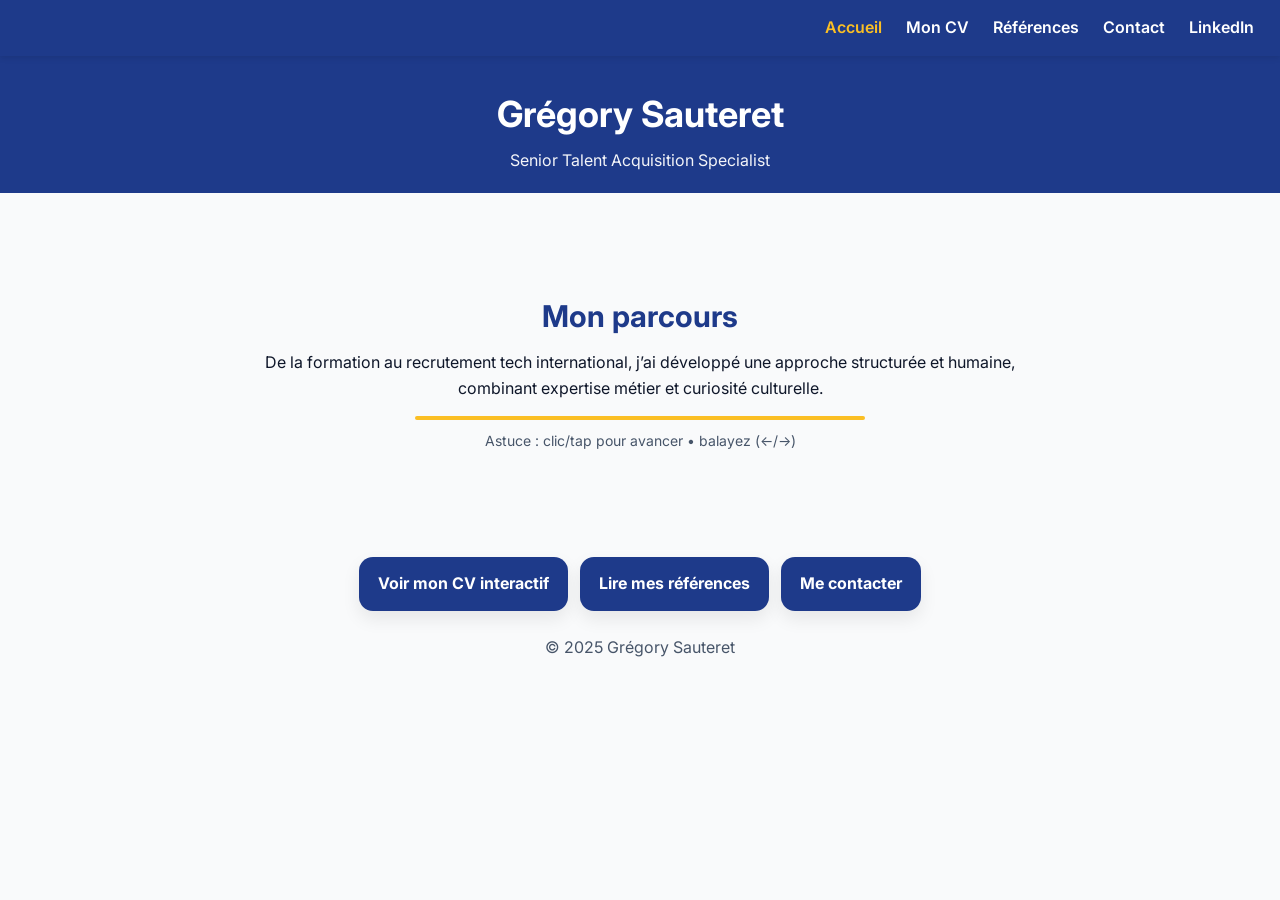
==== index.html @ 287b47a6 "Add files via upload" ====
<!doctype html>
<html lang="fr">
<head>
<meta charset="utf-8" />
<meta name="viewport" content="width=device-width, initial-scale=1" />
<title>Grégory Sauteret – Recruteur Tech Global</title>
<meta name="description" content="Recruteur tech global – sourcing international, process d'entretien, secteurs défense, cybersécurité, spatial, industrie 4.0." />
<link href="https://fonts.googleapis.com/css2?family=Inter:wght@400;600;700&display=swap" rel="stylesheet"/>

<style>
  :root{
    --bg:#f9fafb; --text:#0f172a; --muted:#475569;
    --brand:#1e3a8a; --accent:#fbbf24;
  }
  @media (prefers-color-scheme:dark){
    :root{--bg:#0b0c10;--text:#e8eaed;--muted:#a6adbb;--brand:#1e40af;--accent:#facc15;}
  }

  *{box-sizing:border-box}
  body{
    margin:0;
    font-family:'Inter',system-ui,-apple-system,Segoe UI,Roboto,Ubuntu,sans-serif;
    background:var(--bg);
    color:var(--text);
    line-height:1.6;
  }

  /* NAV */
  nav{
    position:fixed;top:0;left:0;right:0;z-index:1000;height:56px;background:var(--brand);
    display:flex;align-items:center;justify-content:flex-end;gap:20px;padding:0 24px;box-shadow:0 2px 6px rgba(0,0,0,.1)
  }
  nav a{
    color:#fff;text-decoration:none;font-weight:600;position:relative;overflow:hidden;
    padding:0 2px;transition:color .3s;
  }
  nav a::before{
    content:"";position:absolute;top:0;left:-100%;width:100%;height:100%;
    background:linear-gradient(120deg,transparent,rgba(251,191,36,.85),transparent);
    transition:all .6s ease;
  }
  nav a:hover{color:var(--accent)}
  nav a:hover::before{left:100%}
  nav a::after{
    content:"";position:absolute;left:0;bottom:-3px;width:0;height:2px;background:var(--accent);
    transition:width .3s;
  }
  nav a:hover::after{width:100%}
  nav a[aria-current="page"]{color:var(--accent)}
  nav a[aria-current="page"]::after{width:100%}

  /* HEADER */
  header{
    margin-top:56px;
    background:var(--brand);
    color:#fff;
    padding:30px 20px 20px;
    text-align:center;
  }
  header h1{margin:0;font-size:clamp(26px,4.6vw,36px);}
  header p{margin:4px 0 0;opacity:.95;}

  main{max-width:980px;margin:0 auto;padding:10px 20px 0;}

  /* CARROUSEL */
  .wrap{
    position:relative;
    min-height:38vh; /* bien plus compact */
    display:flex;
    justify-content:center;
    align-items:center;
    overflow:hidden;
    margin-top:0;
  }
  .slide{
    position:absolute;
    inset:0;
    display:flex;
    flex-direction:column;
    gap:6px;
    justify-content:center;
    align-items:center;
    text-align:center;
    opacity:0;
    transition:opacity .6s ease;
    padding:0 24px;
  }
  .slide.show{opacity:1}
  .slide h2{
    margin:0;
    color:var(--brand);
    font-size:clamp(22px,3.4vw,30px);
  }
  .slide p{
    margin:4px 0 4px;
    max-width:750px;
  }

  /* BARRE DE PROGRESSION */
  .progress{
    width:55%;
    max-width:450px;
    height:4px;
    background:#e5e7eb;
    border-radius:999px;
    overflow:hidden;
    margin-top:4px;
  }
  @media (prefers-color-scheme:dark){
    .progress{background:rgba(255,255,255,.18);}
  }
  .bar{height:100%;width:0;background:var(--accent);}

  /* ASTUCE */
  .hint{
    color:var(--muted);
    text-align:center;
    margin:6px 0 0;
    font-size:14px;
  }

  /* BOUTONS */
  .cta{
    display:flex;
    flex-wrap:wrap;
    gap:12px;
    justify-content:center;
    margin:12px 0 0; /* rapproché du texte */
  }
  .btn{
    display:inline-flex; align-items:center; justify-content:center;
    padding:13px 18px;
    border-radius:14px;
    font-weight:700;
    text-decoration:none;
    cursor:pointer;
    border:1px solid transparent;
    background:var(--brand);
    color:#fff;
    box-shadow:0 8px 18px rgba(0,0,0,.08);
    transition: transform .14s ease, color .18s ease, box-shadow .18s ease;
  }
  .btn:hover{
    transform:scale(1.1);
    color:var(--accent);
    box-shadow:0 12px 26px rgba(0,0,0,.14);
  }
  .btn:active{
    transform:scale(0.985);
    box-shadow:0 6px 16px rgba(0,0,0,.12);
  }

  footer{text-align:center;color:var(--muted);padding:24px 0;}
</style>
</head>

<body>
  <nav>
    <a href="index.html" aria-current="page">Accueil</a>
    <a href="cvinteractif.html">Mon CV</a>
    <a href="references.html">Références</a>
    <a href="contact.html">Contact</a>
    <a href="https://www.linkedin.com/in/gsauteret/" target="_blank" rel="noopener">LinkedIn</a>
  </nav>

  <header>
    <h1>Grégory Sauteret</h1>
    <p>Senior Talent Acquisition Specialist</p>
  </header>

  <main>
    <section id="carousel" class="wrap" aria-roledescription="carousel" aria-live="polite">
      <article class="slide show">
        <h2>Mon parcours</h2>
        <p>De la formation au recrutement tech international, j’ai développé une approche structurée et humaine, combinant expertise métier et curiosité culturelle.</p>
        <div class="progress" aria-hidden="true"><div class="bar" id="progressBar"></div></div>
        <p class="hint">Astuce : clic/tap pour avancer • balayez (←/→)</p>
      </article>

      <article class="slide">
        <h2>Ma vision</h2>
        <p>Recruter, c’est comprendre un besoin business, évaluer avec rigueur et construire une relation durable entre talents et entreprises.</p>
        <div class="progress" aria-hidden="true"><div class="bar"></div></div>
        <p class="hint">Astuce : clic/tap pour avancer • balayez (←/→)</p>
      </article>

      <article class="slide">
        <h2>Et demain</h2>
        <p>Contribuer à des projets à fort impact dans la défense, la cybersécurité, le spatial et l’industrie 4.0 — avec exigence et passion.</p>
        <div class="progress" aria-hidden="true"><div class="bar"></div></div>
        <p class="hint">Astuce : clic/tap pour avancer • balayez (←/→)</p>
      </article>
    </section>

    <div class="cta">
      <a class="btn" href="cvinteractif.html">Voir mon CV interactif</a>
      <a class="btn" href="references.html">Lire mes références</a>
      <a class="btn" href="contact.html">Me contacter</a>
    </div>
  </main>

  <footer>© 2025 Grégory Sauteret</footer>

  <script>
    const slides = [...document.querySelectorAll('.slide')];
    let i = 0, t = null;
    const bars = document.querySelectorAll('.bar');
    function show(n){
      i=(n+slides.length)%slides.length;
      slides.forEach((el,k)=>el.classList.toggle('show',k===i));
    }
    function start(ms=6000){
      bars.forEach(bar=>{
        bar.style.transition='none';
        bar.style.width='0%';
        void bar.offsetWidth;
        bar.style.transition=`width ${ms}ms linear`;
        bar.style.width='100%';
      });
    }
    function play(ms=6000){
      clearTimeout(t);
      start(ms);
      t=setTimeout(()=>{ show(i+1); play(); },ms);
    }
    document.getElementById('carousel').addEventListener('click',()=>{ show(i+1); play(); });
    show(0); play(6000);
  </script>

  <!-- Vibration haptique -->
  <script>
    (function(){
      if(!("vibrate" in navigator)) return;
      const buttons = document.querySelectorAll(".btn");
      const buzzHover = () => navigator.vibrate(18);
      const buzzClick = () => navigator.vibrate(10);
      buttons.forEach(btn=>{
        btn.addEventListener("mouseenter",buzzHover,{passive:true});
        btn.addEventListener("click",buzzClick,{passive:true});
      });
    })();
  </script>
</body>
</html>
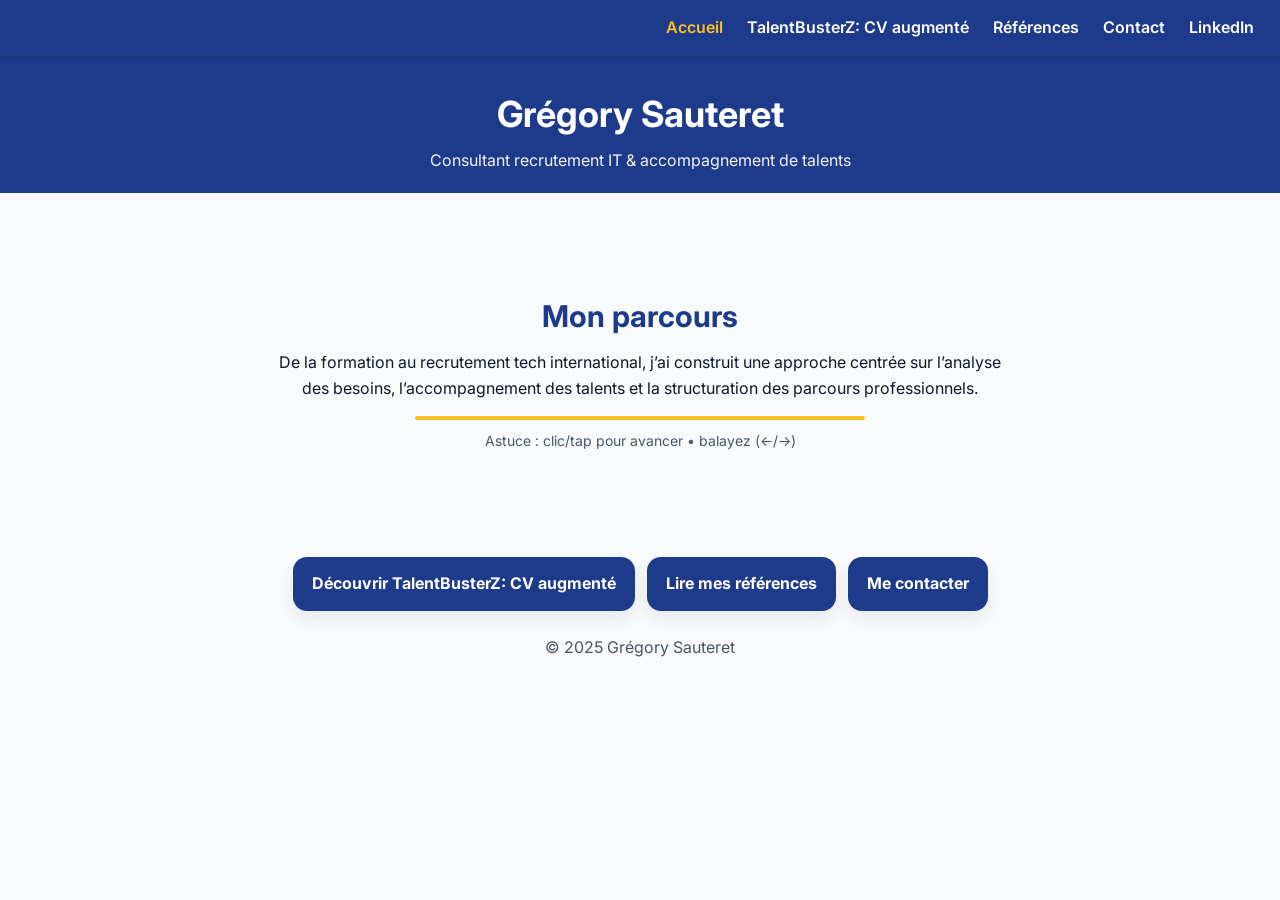
==== commit e17bfb0f: "Add files via upload" ====
--- a/index.html
+++ b/index.html
@@ -157,7 +157,7 @@
 <body>
   <nav>
     <a href="index.html" aria-current="page">Accueil</a>
-    <a href="cvinteractif.html">Mon CV</a>
+    <a href="talentbusterz.html">TalentBusterZ: CV augmenté</a>
     <a href="references.html">Références</a>
     <a href="contact.html">Contact</a>
     <a href="https://www.linkedin.com/in/gsauteret/" target="_blank" rel="noopener">LinkedIn</a>
@@ -165,35 +165,35 @@
 
   <header>
     <h1>Grégory Sauteret</h1>
-    <p>Senior Talent Acquisition Specialist</p>
+    <p>Consultant recrutement IT & accompagnement de talents</p>
   </header>
 
   <main>
     <section id="carousel" class="wrap" aria-roledescription="carousel" aria-live="polite">
       <article class="slide show">
         <h2>Mon parcours</h2>
-        <p>De la formation au recrutement tech international, j’ai développé une approche structurée et humaine, combinant expertise métier et curiosité culturelle.</p>
+        <p>De la formation au recrutement tech international, j’ai construit une approche centrée sur l’analyse des besoins, l’accompagnement des talents et la structuration des parcours professionnels.</p>
         <div class="progress" aria-hidden="true"><div class="bar" id="progressBar"></div></div>
         <p class="hint">Astuce : clic/tap pour avancer • balayez (←/→)</p>
       </article>
 
       <article class="slide">
         <h2>Ma vision</h2>
-        <p>Recruter, c’est comprendre un besoin business, évaluer avec rigueur et construire une relation durable entre talents et entreprises.</p>
+        <p>TalentBusterZ prolonge cette vision : analyser une offre, relier les attentes à des preuves réelles, puis adapter la lecture d’un parcours sans inventer ni masquer les écarts.</p>
         <div class="progress" aria-hidden="true"><div class="bar"></div></div>
         <p class="hint">Astuce : clic/tap pour avancer • balayez (←/→)</p>
       </article>
 
       <article class="slide">
         <h2>Et demain</h2>
-        <p>Contribuer à des projets à fort impact dans la défense, la cybersécurité, le spatial et l’industrie 4.0 — avec exigence et passion.</p>
+        <p>Contribuer à des projets où recrutement, accompagnement, outils digitaux et pédagogie se rejoignent pour aider les talents et les organisations à mieux se comprendre.</p>
         <div class="progress" aria-hidden="true"><div class="bar"></div></div>
         <p class="hint">Astuce : clic/tap pour avancer • balayez (←/→)</p>
       </article>
     </section>
 
     <div class="cta">
-      <a class="btn" href="cvinteractif.html">Voir mon CV interactif</a>
+      <a class="btn" href="talentbusterz.html">Découvrir TalentBusterZ: CV augmenté</a>
       <a class="btn" href="references.html">Lire mes références</a>
       <a class="btn" href="contact.html">Me contacter</a>
     </div>
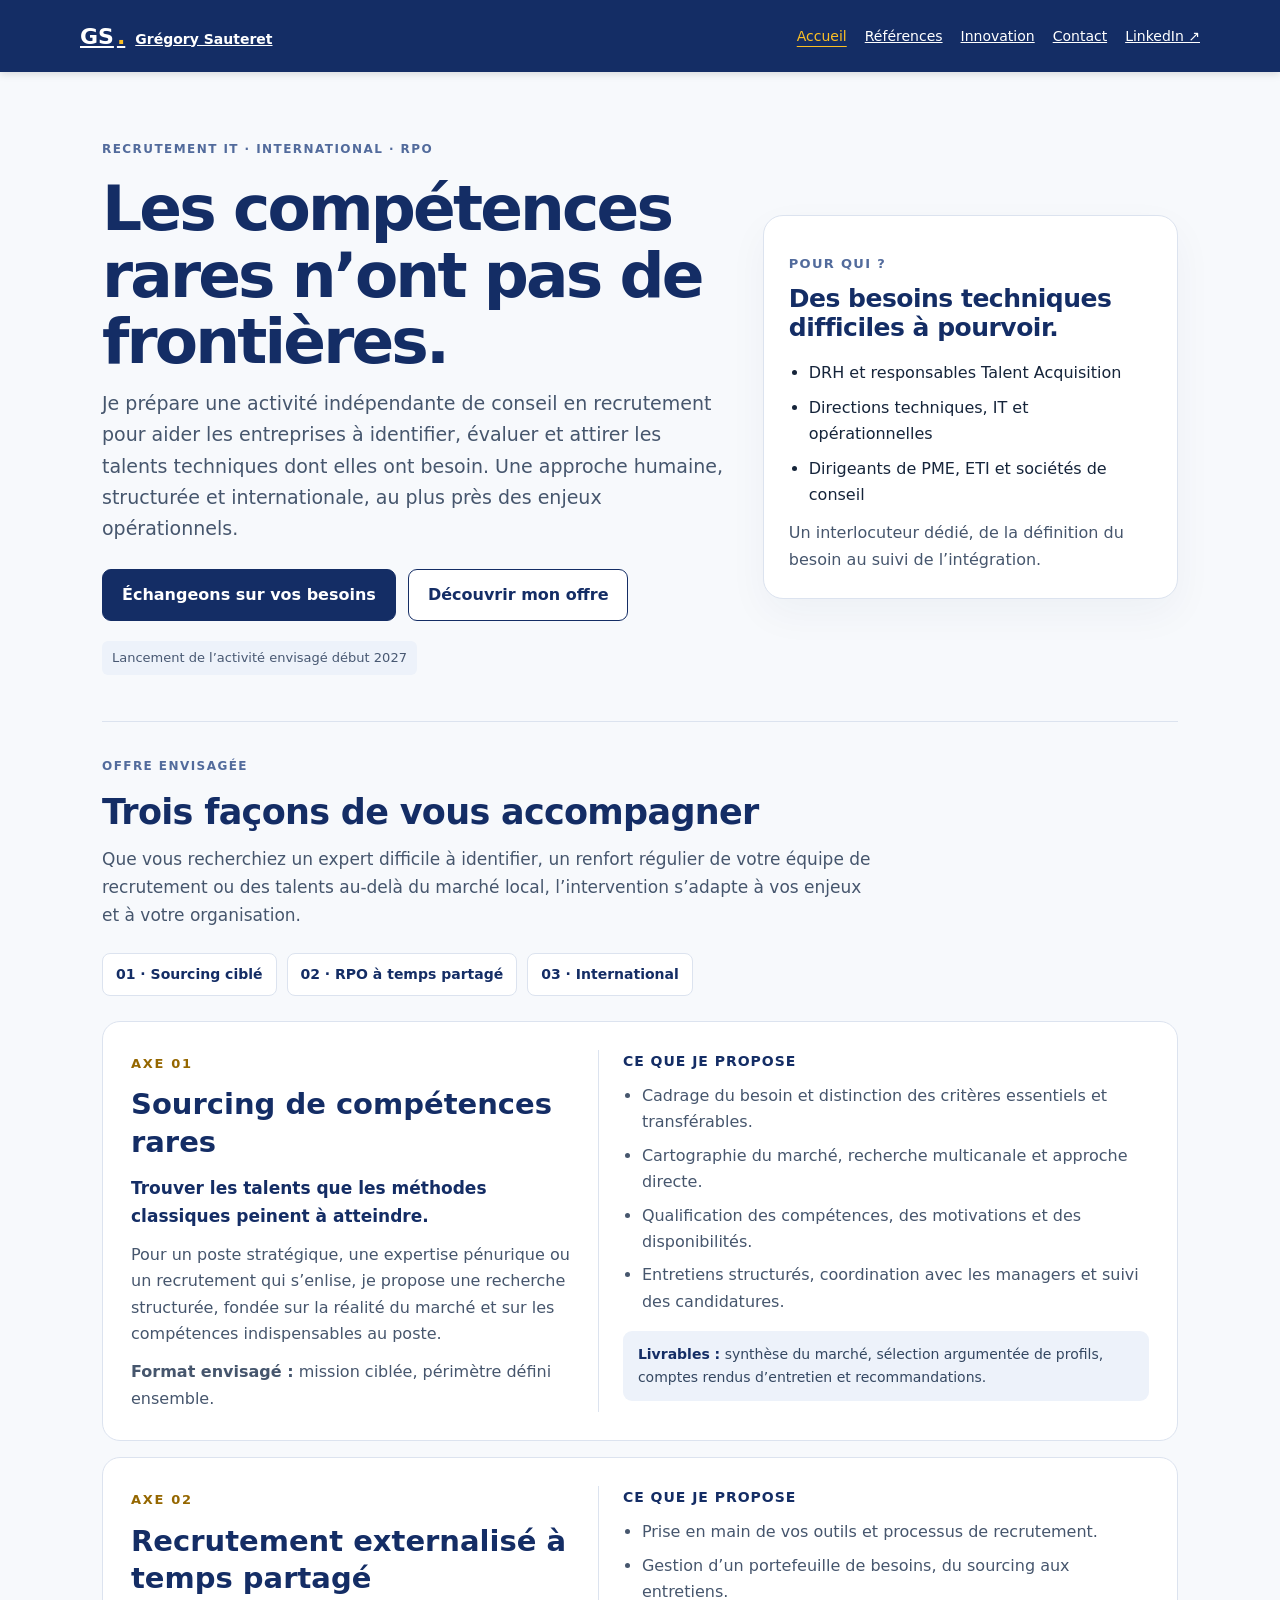
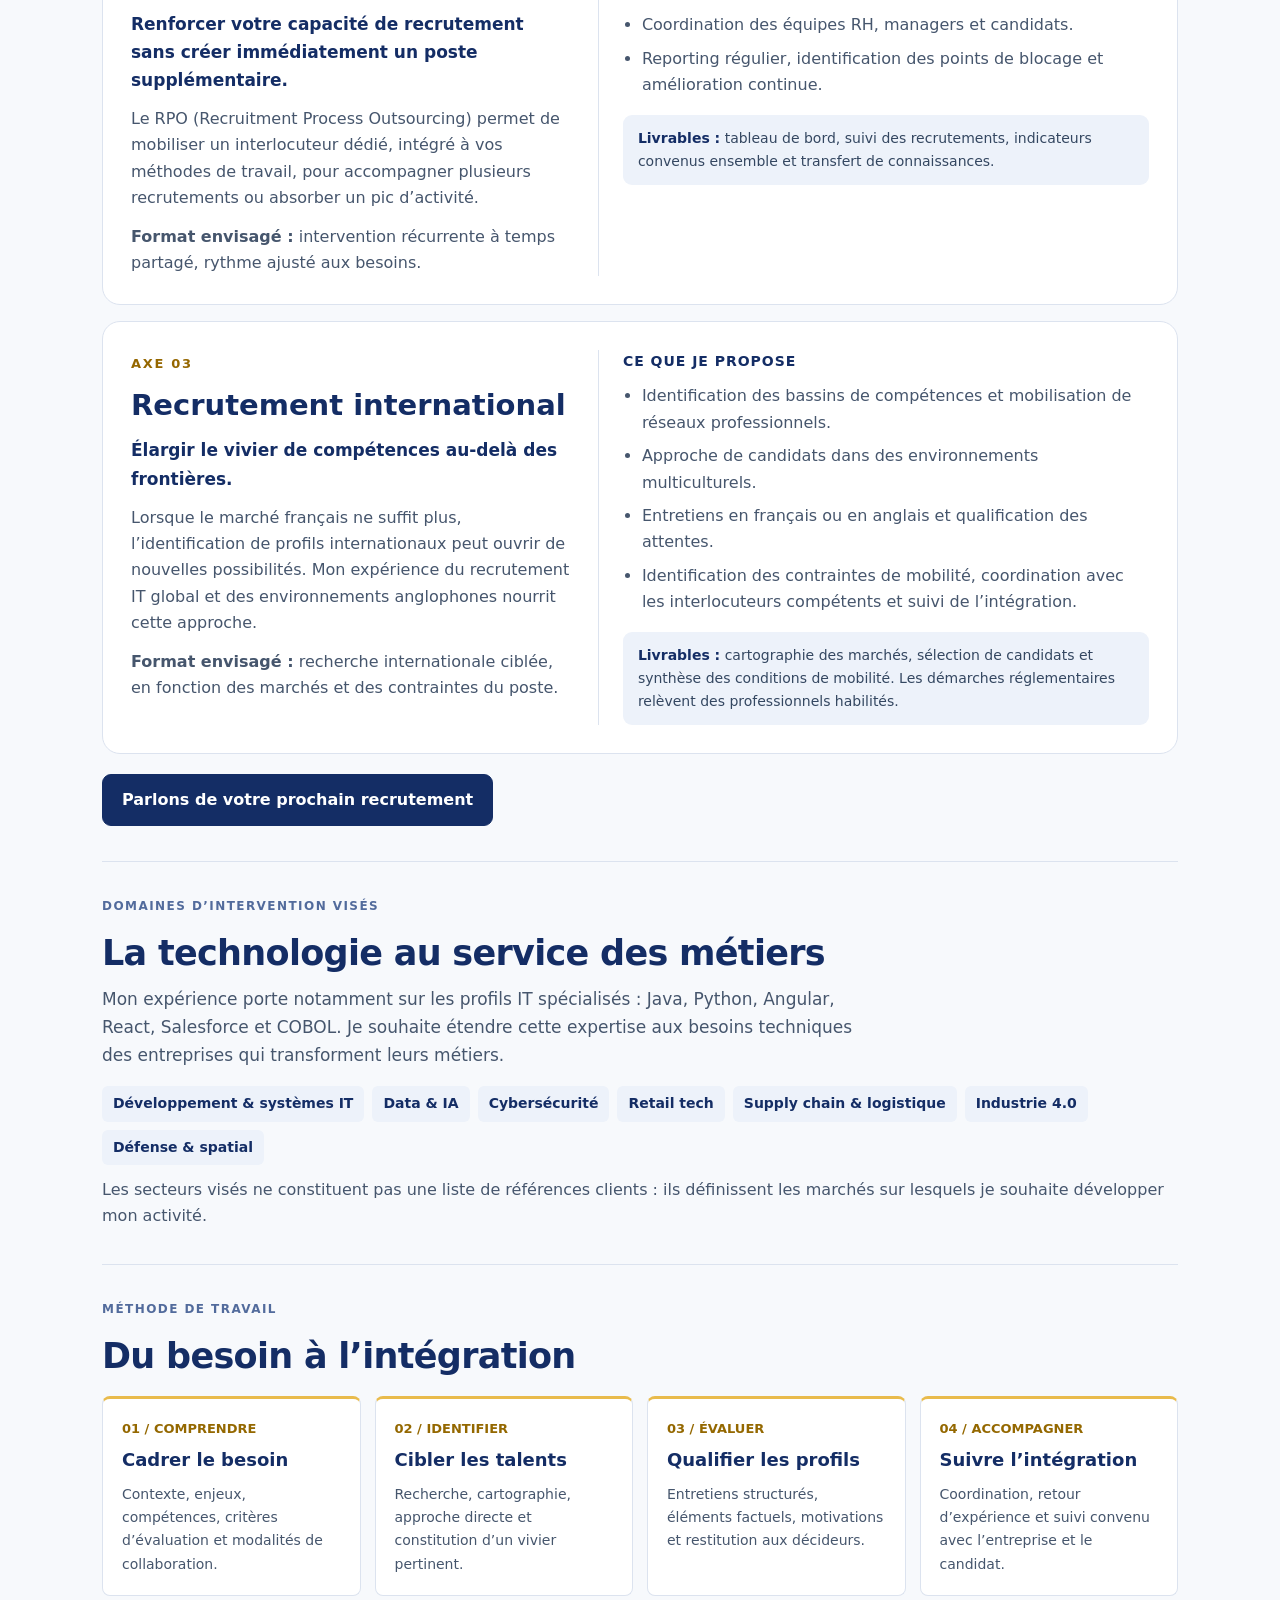
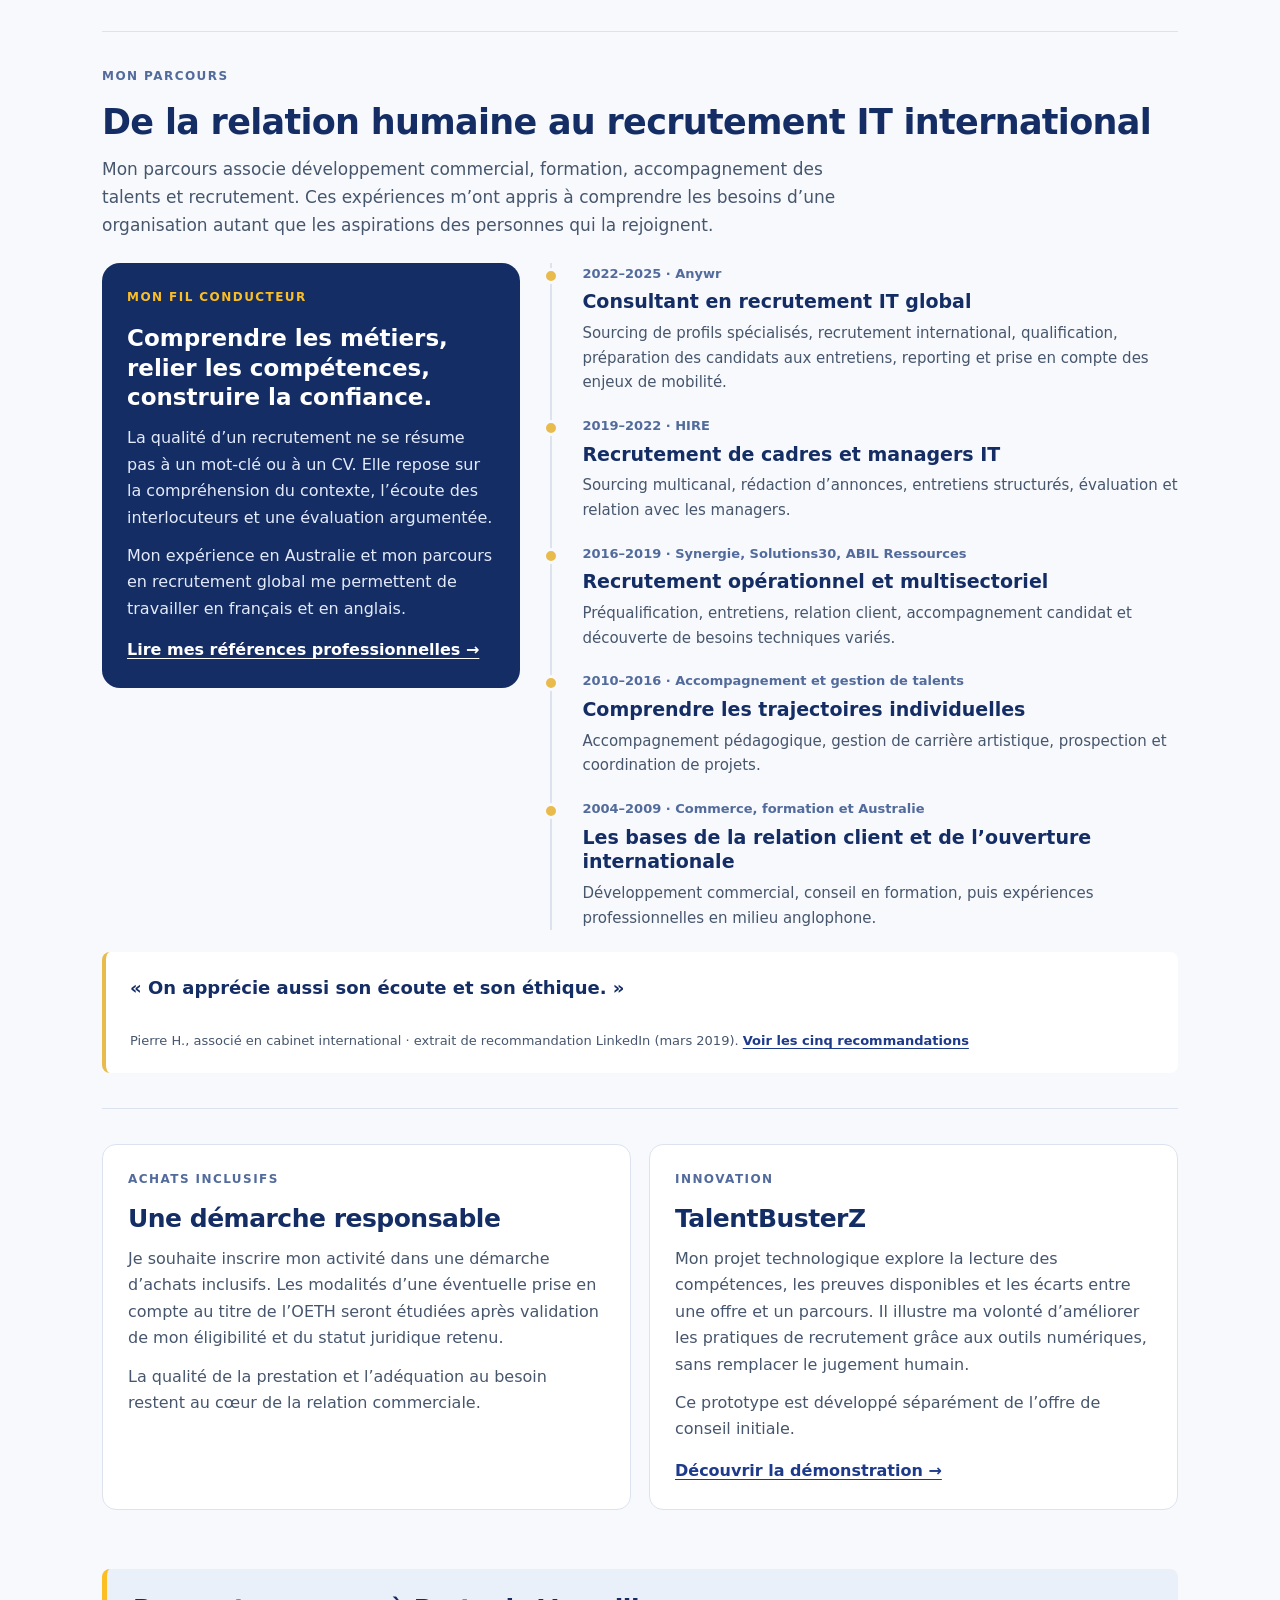
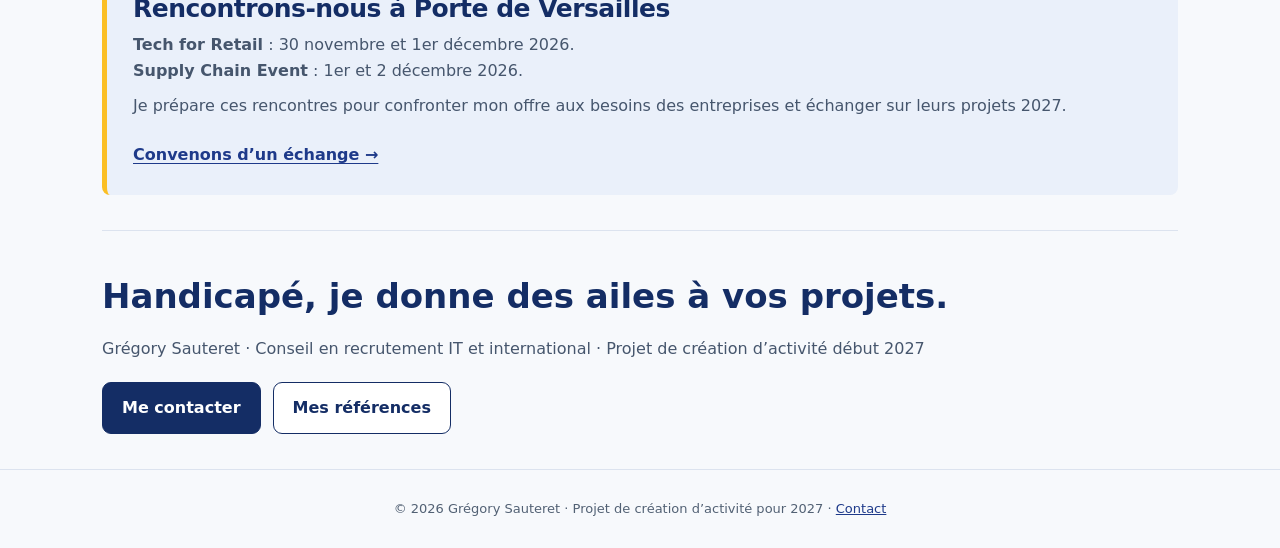
==== commit fca94db0: "Add files via upload" ====
--- a/index.html
+++ b/index.html
@@ -1,244 +1,19 @@
-<!doctype html>
-<html lang="fr">
-<head>
-<meta charset="utf-8" />
-<meta name="viewport" content="width=device-width, initial-scale=1" />
-<title>Grégory Sauteret – Recruteur Tech Global</title>
-<meta name="description" content="Recruteur tech global – sourcing international, process d'entretien, secteurs défense, cybersécurité, spatial, industrie 4.0." />
-<link href="https://fonts.googleapis.com/css2?family=Inter:wght@400;600;700&display=swap" rel="stylesheet"/>
-
-<style>
-  :root{
-    --bg:#f9fafb; --text:#0f172a; --muted:#475569;
-    --brand:#1e3a8a; --accent:#fbbf24;
-  }
-  @media (prefers-color-scheme:dark){
-    :root{--bg:#0b0c10;--text:#e8eaed;--muted:#a6adbb;--brand:#1e40af;--accent:#facc15;}
-  }
-
-  *{box-sizing:border-box}
-  body{
-    margin:0;
-    font-family:'Inter',system-ui,-apple-system,Segoe UI,Roboto,Ubuntu,sans-serif;
-    background:var(--bg);
-    color:var(--text);
-    line-height:1.6;
-  }
-
-  /* NAV */
-  nav{
-    position:fixed;top:0;left:0;right:0;z-index:1000;height:56px;background:var(--brand);
-    display:flex;align-items:center;justify-content:flex-end;gap:20px;padding:0 24px;box-shadow:0 2px 6px rgba(0,0,0,.1)
-  }
-  nav a{
-    color:#fff;text-decoration:none;font-weight:600;position:relative;overflow:hidden;
-    padding:0 2px;transition:color .3s;
-  }
-  nav a::before{
-    content:"";position:absolute;top:0;left:-100%;width:100%;height:100%;
-    background:linear-gradient(120deg,transparent,rgba(251,191,36,.85),transparent);
-    transition:all .6s ease;
-  }
-  nav a:hover{color:var(--accent)}
-  nav a:hover::before{left:100%}
-  nav a::after{
-    content:"";position:absolute;left:0;bottom:-3px;width:0;height:2px;background:var(--accent);
-    transition:width .3s;
-  }
-  nav a:hover::after{width:100%}
-  nav a[aria-current="page"]{color:var(--accent)}
-  nav a[aria-current="page"]::after{width:100%}
-
-  /* HEADER */
-  header{
-    margin-top:56px;
-    background:var(--brand);
-    color:#fff;
-    padding:30px 20px 20px;
-    text-align:center;
-  }
-  header h1{margin:0;font-size:clamp(26px,4.6vw,36px);}
-  header p{margin:4px 0 0;opacity:.95;}
-
-  main{max-width:980px;margin:0 auto;padding:10px 20px 0;}
-
-  /* CARROUSEL */
-  .wrap{
-    position:relative;
-    min-height:38vh; /* bien plus compact */
-    display:flex;
-    justify-content:center;
-    align-items:center;
-    overflow:hidden;
-    margin-top:0;
-  }
-  .slide{
-    position:absolute;
-    inset:0;
-    display:flex;
-    flex-direction:column;
-    gap:6px;
-    justify-content:center;
-    align-items:center;
-    text-align:center;
-    opacity:0;
-    transition:opacity .6s ease;
-    padding:0 24px;
-  }
-  .slide.show{opacity:1}
-  .slide h2{
-    margin:0;
-    color:var(--brand);
-    font-size:clamp(22px,3.4vw,30px);
-  }
-  .slide p{
-    margin:4px 0 4px;
-    max-width:750px;
-  }
-
-  /* BARRE DE PROGRESSION */
-  .progress{
-    width:55%;
-    max-width:450px;
-    height:4px;
-    background:#e5e7eb;
-    border-radius:999px;
-    overflow:hidden;
-    margin-top:4px;
-  }
-  @media (prefers-color-scheme:dark){
-    .progress{background:rgba(255,255,255,.18);}
-  }
-  .bar{height:100%;width:0;background:var(--accent);}
-
-  /* ASTUCE */
-  .hint{
-    color:var(--muted);
-    text-align:center;
-    margin:6px 0 0;
-    font-size:14px;
-  }
-
-  /* BOUTONS */
-  .cta{
-    display:flex;
-    flex-wrap:wrap;
-    gap:12px;
-    justify-content:center;
-    margin:12px 0 0; /* rapproché du texte */
-  }
-  .btn{
-    display:inline-flex; align-items:center; justify-content:center;
-    padding:13px 18px;
-    border-radius:14px;
-    font-weight:700;
-    text-decoration:none;
-    cursor:pointer;
-    border:1px solid transparent;
-    background:var(--brand);
-    color:#fff;
-    box-shadow:0 8px 18px rgba(0,0,0,.08);
-    transition: transform .14s ease, color .18s ease, box-shadow .18s ease;
-  }
-  .btn:hover{
-    transform:scale(1.1);
-    color:var(--accent);
-    box-shadow:0 12px 26px rgba(0,0,0,.14);
-  }
-  .btn:active{
-    transform:scale(0.985);
-    box-shadow:0 6px 16px rgba(0,0,0,.12);
-  }
-
-  footer{text-align:center;color:var(--muted);padding:24px 0;}
-</style>
-</head>
-
-<body>
-  <nav>
-    <a href="index.html" aria-current="page">Accueil</a>
-    <a href="talentbusterz.html">TalentBusterZ: CV augmenté</a>
-    <a href="references.html">Références</a>
-    <a href="contact.html">Contact</a>
-    <a href="https://www.linkedin.com/in/gsauteret/" target="_blank" rel="noopener">LinkedIn</a>
-  </nav>
-
-  <header>
-    <h1>Grégory Sauteret</h1>
-    <p>Consultant recrutement IT & accompagnement de talents</p>
-  </header>
-
-  <main>
-    <section id="carousel" class="wrap" aria-roledescription="carousel" aria-live="polite">
-      <article class="slide show">
-        <h2>Mon parcours</h2>
-        <p>De la formation au recrutement tech international, j’ai construit une approche centrée sur l’analyse des besoins, l’accompagnement des talents et la structuration des parcours professionnels.</p>
-        <div class="progress" aria-hidden="true"><div class="bar" id="progressBar"></div></div>
-        <p class="hint">Astuce : clic/tap pour avancer • balayez (←/→)</p>
-      </article>
-
-      <article class="slide">
-        <h2>Ma vision</h2>
-        <p>TalentBusterZ prolonge cette vision : analyser une offre, relier les attentes à des preuves réelles, puis adapter la lecture d’un parcours sans inventer ni masquer les écarts.</p>
-        <div class="progress" aria-hidden="true"><div class="bar"></div></div>
-        <p class="hint">Astuce : clic/tap pour avancer • balayez (←/→)</p>
-      </article>
-
-      <article class="slide">
-        <h2>Et demain</h2>
-        <p>Contribuer à des projets où recrutement, accompagnement, outils digitaux et pédagogie se rejoignent pour aider les talents et les organisations à mieux se comprendre.</p>
-        <div class="progress" aria-hidden="true"><div class="bar"></div></div>
-        <p class="hint">Astuce : clic/tap pour avancer • balayez (←/→)</p>
-      </article>
-    </section>
-
-    <div class="cta">
-      <a class="btn" href="talentbusterz.html">Découvrir TalentBusterZ: CV augmenté</a>
-      <a class="btn" href="references.html">Lire mes références</a>
-      <a class="btn" href="contact.html">Me contacter</a>
-    </div>
-  </main>
-
-  <footer>© 2025 Grégory Sauteret</footer>
-
-  <script>
-    const slides = [...document.querySelectorAll('.slide')];
-    let i = 0, t = null;
-    const bars = document.querySelectorAll('.bar');
-    function show(n){
-      i=(n+slides.length)%slides.length;
-      slides.forEach((el,k)=>el.classList.toggle('show',k===i));
-    }
-    function start(ms=6000){
-      bars.forEach(bar=>{
-        bar.style.transition='none';
-        bar.style.width='0%';
-        void bar.offsetWidth;
-        bar.style.transition=`width ${ms}ms linear`;
-        bar.style.width='100%';
-      });
-    }
-    function play(ms=6000){
-      clearTimeout(t);
-      start(ms);
-      t=setTimeout(()=>{ show(i+1); play(); },ms);
-    }
-    document.getElementById('carousel').addEventListener('click',()=>{ show(i+1); play(); });
-    show(0); play(6000);
-  </script>
-
-  <!-- Vibration haptique -->
-  <script>
-    (function(){
-      if(!("vibrate" in navigator)) return;
-      const buttons = document.querySelectorAll(".btn");
-      const buzzHover = () => navigator.vibrate(18);
-      const buzzClick = () => navigator.vibrate(10);
-      buttons.forEach(btn=>{
-        btn.addEventListener("mouseenter",buzzHover,{passive:true});
-        btn.addEventListener("click",buzzClick,{passive:true});
-      });
-    })();
-  </script>
-</body>
-</html>
+<!DOCTYPE html>
+<html lang="fr"><head><meta charset="utf-8"/><meta content="width=device-width, initial-scale=1" name="viewport"/><title>Grégory Sauteret | Conseil en recrutement IT, RPO &amp; international</title><meta content="Projet de conseil en recrutement IT : sourcing de compétences rares, recrutement externalisé à temps partagé (RPO) et recrutement international. Préparons vos projets 2027." name="description"/><style>*{box-sizing:border-box}body{margin:0;background:#f7f9fc;color:#15243a;font:16px/1.65 system-ui,-apple-system,BlinkMacSystemFont,"Segoe UI",sans-serif}main{max-width:1120px;margin:auto;padding:0 22px}h1,h2,h3,p{margin:0}h1{font-size:clamp(34px,5.6vw,63px);letter-spacing:-.045em;line-height:1.06;color:#142d65;max-width:780px}h2{font-size:clamp(25px,3.2vw,35px);line-height:1.15;letter-spacing:-.02em;color:#142d65}h3{font-size:19px;line-height:1.3;color:#142d65}p{margin-top:12px;color:#46566d}.eyebrow{font-size:12px;font-weight:800;letter-spacing:.12em;text-transform:uppercase;color:#526b9c;margin:0 0 16px}.hero{padding:68px 0 46px;display:grid;grid-template-columns:1.6fr 1fr;gap:38px;align-items:center}.hero .lead{font-size:19px;max-width:650px}.buttons{display:flex;flex-wrap:wrap;gap:12px;margin:24px 0 0}.button{display:inline-flex;align-items:center;justify-content:center;min-height:48px;border-radius:9px;background:#142d65;color:white;text-decoration:none;padding:12px 19px;font-weight:750;border:1px solid #142d65}.button:hover{background:#234486}.button.secondary{background:white;color:#142d65}.button.secondary:hover{background:#eaf0fa}.panel{background:white;border:1px solid #dce3ef;border-radius:20px;padding:25px;box-shadow:0 15px 40px #142d650b}.panel .mini{font-size:13px;letter-spacing:.1em;font-weight:800;color:#526b9c;text-transform:uppercase}.panel h2{margin-top:10px;font-size:25px}.panel ul{padding-left:20px;margin:18px 0 0}.panel li{margin:8px 0}.status{display:inline-flex;margin-top:20px;font-size:13px;color:#485872;background:#edf2fa;padding:6px 10px;border-radius:6px}.section{padding:35px 0;border-top:1px solid #dce3ef}.cards{display:grid;grid-template-columns:repeat(3,minmax(0,1fr));gap:16px;margin-top:22px}.service{padding:22px;border:1px solid #dce3ef;background:#fff;border-radius:14px}.service .number{display:block;color:#9a6c00;font-size:14px;font-weight:800;margin-bottom:13px}.service p{font-size:15px}.split{display:grid;grid-template-columns:1fr 1fr;gap:18px}.split article{padding:25px;background:#fff;border:1px solid #dce3ef;border-radius:14px}.split h2{font-size:25px}.inline-link{display:inline-block;font-weight:750;color:#1e3a8a;margin-top:15px;text-underline-offset:3px}.event{margin:10px 0 35px;padding:26px;border-left:5px solid #fbbf24;background:#eaf0fa;border-radius:8px}.event h2{font-size:25px}.event p{margin:8px 0}.signature{font-size:22px;font-weight:750;color:#142d65}footer{text-align:center;font-size:13px;color:#526174;padding:28px 16px;border-top:1px solid #dce3ef}footer a{color:#1e3a8a}@media(max-width:760px){.hero{grid-template-columns:1fr;padding:38px 0 30px;gap:22px}.cards,.split{grid-template-columns:1fr}.section{padding:26px 0}.hero .lead{font-size:17px}.panel{padding:20px}.buttons .button{flex:1 1 auto}}
+.hero{grid-template-columns:1.5fr 1fr}.section-intro{max-width:780px;font-size:17px}.section-links{display:flex;gap:10px;flex-wrap:wrap;margin:24px 0 0}.section-links a{font-size:14px;color:#142d65;border:1px solid #dce3ef;background:white;border-radius:8px;padding:9px 13px;text-decoration:none;font-weight:700}.section-links a:hover{background:#eaf0fa}.axis-list{display:grid;gap:16px;margin-top:25px}.axis{display:grid;grid-template-columns:minmax(0,1fr) minmax(0,1.25fr);gap:26px;background:#fff;border:1px solid #dce3ef;border-radius:18px;padding:28px;scroll-margin-top:10px}.axis .number{color:#956700;font-size:13px;letter-spacing:.13em;font-weight:800}.axis h3{font-size:clamp(22px,3vw,29px);margin-top:10px}.axis .promise{font-size:17px;font-weight:650;color:#142d65}.axis .detail{border-left:1px solid #dce3ef;padding-left:24px}.axis h4{font-size:14px;margin:0;color:#142d65;text-transform:uppercase;letter-spacing:.07em}.axis ul{padding-left:19px;margin:10px 0 16px;color:#46566d}.axis li{margin:7px 0}.deliverable{padding:12px 15px;background:#edf2fa;border-radius:9px;font-size:14px;color:#344761}.deliverable strong{color:#142d65}.sector-list{display:flex;gap:8px;flex-wrap:wrap;margin-top:17px}.sector-list span{font-size:14px;border-radius:6px;background:#edf2fa;color:#142d65;padding:6px 11px;font-weight:650}.steps{display:grid;grid-template-columns:repeat(4,minmax(0,1fr));gap:14px;margin-top:20px}.step{border-top:3px solid #e9bb4c;background:white;border-radius:8px;padding:19px;border:1px solid #dce3ef;border-top:3px solid #e9bb4c}.step b{display:block;color:#946800;font-size:13px;margin-bottom:8px}.step h3{font-size:18px}.step p{font-size:14px}.career{display:grid;grid-template-columns:1fr 1.5fr;gap:30px;margin-top:24px;align-items:start}.career-aside{padding:25px;background:#142d65;color:white;border-radius:18px}.career-aside h3{color:white;font-size:23px}.career-aside p{color:#e3eafa}.career-aside .eyebrow{color:#fbbf24}.career-aside .inline-link{color:#fff}.timeline{border-left:2px solid #dce3ef;padding-left:22px;display:grid;gap:20px}.milestone{position:relative;padding:0 0 0 8px}.milestone::before{position:absolute;content:'';height:10px;width:10px;background:#e9bb4c;border:3px solid #f7f9fc;border-radius:50%;left:-31px;top:5px}.milestone .date{font-size:13px;font-weight:800;color:#526b9c;margin:0 0 5px}.milestone p{font-size:15px;margin-top:7px}.quote-card{background:white;border-left:4px solid #e9bb4c;padding:21px 24px;margin:22px 0 0;border-radius:8px}.quote-card blockquote{font-size:18px;margin:0;color:#142d65;font-weight:650}.quote-card p{font-size:13px}.section .buttons{margin-top:20px}.event{margin-top:24px}.closing{padding:25px 0 35px}.closing .signature{font-size:clamp(24px,3vw,34px)}
+@media(max-width:760px){.hero,.axis,.career{grid-template-columns:1fr}.axis{padding:20px;gap:20px}.axis .detail{padding-left:0;border-left:0;border-top:1px solid #dce3ef;padding-top:18px}.steps{grid-template-columns:repeat(2,minmax(0,1fr))}.career{gap:22px}.timeline{margin-left:8px}}@media(max-width:400px){.steps{grid-template-columns:1fr}}
+</style><link href="site.css" rel="stylesheet"/></head><body><nav aria-label="Navigation principale" class="site-nav"><a class="identity" href="index.html">GS<span>.</span> <span class="identity-name">Grégory Sauteret</span></a><div class="nav-links"><a aria-current="page" href="index.html">Accueil</a><a href="references.html">Références</a><a href="talentbusterz.html">Innovation</a><a href="contact.html">Contact</a><a href="https://www.linkedin.com/in/gsauteret/" rel="noopener" target="_blank">LinkedIn ↗</a></div></nav><main id="contenu">
+<section class="hero"><div><p class="eyebrow">Recrutement IT · International · RPO</p><h1>Les compétences rares n’ont pas de frontières.</h1><p class="lead">Je prépare une activité indépendante de conseil en recrutement pour aider les entreprises à identifier, évaluer et attirer les talents techniques dont elles ont besoin. Une approche humaine, structurée et internationale, au plus près des enjeux opérationnels.</p><div class="buttons"><a class="button" href="contact.html">Échangeons sur vos besoins</a><a class="button secondary" href="#offre">Découvrir mon offre</a></div><span class="status">Lancement de l’activité envisagé début 2027</span></div><aside class="panel"><p class="mini">Pour qui ?</p><h2>Des besoins techniques difficiles à pourvoir.</h2><ul><li>DRH et responsables Talent Acquisition</li><li>Directions techniques, IT et opérationnelles</li><li>Dirigeants de PME, ETI et sociétés de conseil</li></ul><p>Un interlocuteur dédié, de la définition du besoin au suivi de l’intégration.</p></aside></section>
+<section class="section" id="offre"><p class="eyebrow">Offre envisagée</p><h2>Trois façons de vous accompagner</h2><p class="section-intro">Que vous recherchiez un expert difficile à identifier, un renfort régulier de votre équipe de recrutement ou des talents au-delà du marché local, l’intervention s’adapte à vos enjeux et à votre organisation.</p><div class="section-links"><a href="#sourcing">01 · Sourcing ciblé</a><a href="#rpo">02 · RPO à temps partagé</a><a href="#international">03 · International</a></div>
+<div class="axis-list">
+<article class="axis" id="sourcing"><div><span class="number">AXE 01</span><h3>Sourcing de compétences rares</h3><p class="promise">Trouver les talents que les méthodes classiques peinent à atteindre.</p><p>Pour un poste stratégique, une expertise pénurique ou un recrutement qui s’enlise, je propose une recherche structurée, fondée sur la réalité du marché et sur les compétences indispensables au poste.</p><p><strong>Format envisagé :</strong> mission ciblée, périmètre défini ensemble.</p></div><div class="detail"><h4>Ce que je propose</h4><ul><li>Cadrage du besoin et distinction des critères essentiels et transférables.</li><li>Cartographie du marché, recherche multicanale et approche directe.</li><li>Qualification des compétences, des motivations et des disponibilités.</li><li>Entretiens structurés, coordination avec les managers et suivi des candidatures.</li></ul><div class="deliverable"><strong>Livrables :</strong> synthèse du marché, sélection argumentée de profils, comptes rendus d’entretien et recommandations.</div></div></article>
+<article class="axis" id="rpo"><div><span class="number">AXE 02</span><h3>Recrutement externalisé à temps partagé</h3><p class="promise">Renforcer votre capacité de recrutement sans créer immédiatement un poste supplémentaire.</p><p>Le RPO (Recruitment Process Outsourcing) permet de mobiliser un interlocuteur dédié, intégré à vos méthodes de travail, pour accompagner plusieurs recrutements ou absorber un pic d’activité.</p><p><strong>Format envisagé :</strong> intervention récurrente à temps partagé, rythme ajusté aux besoins.</p></div><div class="detail"><h4>Ce que je propose</h4><ul><li>Prise en main de vos outils et processus de recrutement.</li><li>Gestion d’un portefeuille de besoins, du sourcing aux entretiens.</li><li>Coordination des équipes RH, managers et candidats.</li><li>Reporting régulier, identification des points de blocage et amélioration continue.</li></ul><div class="deliverable"><strong>Livrables :</strong> tableau de bord, suivi des recrutements, indicateurs convenus ensemble et transfert de connaissances.</div></div></article>
+<article class="axis" id="international"><div><span class="number">AXE 03</span><h3>Recrutement international</h3><p class="promise">Élargir le vivier de compétences au-delà des frontières.</p><p>Lorsque le marché français ne suffit plus, l’identification de profils internationaux peut ouvrir de nouvelles possibilités. Mon expérience du recrutement IT global et des environnements anglophones nourrit cette approche.</p><p><strong>Format envisagé :</strong> recherche internationale ciblée, en fonction des marchés et des contraintes du poste.</p></div><div class="detail"><h4>Ce que je propose</h4><ul><li>Identification des bassins de compétences et mobilisation de réseaux professionnels.</li><li>Approche de candidats dans des environnements multiculturels.</li><li>Entretiens en français ou en anglais et qualification des attentes.</li><li>Identification des contraintes de mobilité, coordination avec les interlocuteurs compétents et suivi de l’intégration.</li></ul><div class="deliverable"><strong>Livrables :</strong> cartographie des marchés, sélection de candidats et synthèse des conditions de mobilité. Les démarches réglementaires relèvent des professionnels habilités.</div></div></article>
+</div><div class="buttons"><a class="button" href="contact.html">Parlons de votre prochain recrutement</a></div></section>
+<section class="section"><p class="eyebrow">Domaines d’intervention visés</p><h2>La technologie au service des métiers</h2><p class="section-intro">Mon expérience porte notamment sur les profils IT spécialisés : Java, Python, Angular, React, Salesforce et COBOL. Je souhaite étendre cette expertise aux besoins techniques des entreprises qui transforment leurs métiers.</p><div class="sector-list"><span>Développement &amp; systèmes IT</span><span>Data &amp; IA</span><span>Cybersécurité</span><span>Retail tech</span><span>Supply chain &amp; logistique</span><span>Industrie 4.0</span><span>Défense &amp; spatial</span></div><p>Les secteurs visés ne constituent pas une liste de références clients : ils définissent les marchés sur lesquels je souhaite développer mon activité.</p></section>
+<section class="section"><p class="eyebrow">Méthode de travail</p><h2>Du besoin à l’intégration</h2><div class="steps"><article class="step"><b>01 / COMPRENDRE</b><h3>Cadrer le besoin</h3><p>Contexte, enjeux, compétences, critères d’évaluation et modalités de collaboration.</p></article><article class="step"><b>02 / IDENTIFIER</b><h3>Cibler les talents</h3><p>Recherche, cartographie, approche directe et constitution d’un vivier pertinent.</p></article><article class="step"><b>03 / ÉVALUER</b><h3>Qualifier les profils</h3><p>Entretiens structurés, éléments factuels, motivations et restitution aux décideurs.</p></article><article class="step"><b>04 / ACCOMPAGNER</b><h3>Suivre l’intégration</h3><p>Coordination, retour d’expérience et suivi convenu avec l’entreprise et le candidat.</p></article></div></section>
+<section class="section" id="parcours"><p class="eyebrow">Mon parcours</p><h2>De la relation humaine au recrutement IT international</h2><p class="section-intro">Mon parcours associe développement commercial, formation, accompagnement des talents et recrutement. Ces expériences m’ont appris à comprendre les besoins d’une organisation autant que les aspirations des personnes qui la rejoignent.</p><div class="career"><aside class="career-aside"><p class="eyebrow">Mon fil conducteur</p><h3>Comprendre les métiers, relier les compétences, construire la confiance.</h3><p>La qualité d’un recrutement ne se résume pas à un mot-clé ou à un CV. Elle repose sur la compréhension du contexte, l’écoute des interlocuteurs et une évaluation argumentée.</p><p>Mon expérience en Australie et mon parcours en recrutement global me permettent de travailler en français et en anglais.</p><a class="inline-link" href="references.html">Lire mes références professionnelles →</a></aside><div class="timeline"><article class="milestone"><p class="date">2022–2025 · Anywr</p><h3>Consultant en recrutement IT global</h3><p>Sourcing de profils spécialisés, recrutement international, qualification, préparation des candidats aux entretiens, reporting et prise en compte des enjeux de mobilité.</p></article><article class="milestone"><p class="date">2019–2022 · HIRE</p><h3>Recrutement de cadres et managers IT</h3><p>Sourcing multicanal, rédaction d’annonces, entretiens structurés, évaluation et relation avec les managers.</p></article><article class="milestone"><p class="date">2016–2019 · Synergie, Solutions30, ABIL Ressources</p><h3>Recrutement opérationnel et multisectoriel</h3><p>Préqualification, entretiens, relation client, accompagnement candidat et découverte de besoins techniques variés.</p></article><article class="milestone"><p class="date">2010–2016 · Accompagnement et gestion de talents</p><h3>Comprendre les trajectoires individuelles</h3><p>Accompagnement pédagogique, gestion de carrière artistique, prospection et coordination de projets.</p></article><article class="milestone"><p class="date">2004–2009 · Commerce, formation et Australie</p><h3>Les bases de la relation client et de l’ouverture internationale</h3><p>Développement commercial, conseil en formation, puis expériences professionnelles en milieu anglophone.</p></article></div></div><div class="quote-card"><blockquote>« On apprécie aussi son écoute et son éthique. »</blockquote><p>Pierre H., associé en cabinet international · extrait de recommandation LinkedIn (mars 2019). <a class="inline-link" href="references.html">Voir les cinq recommandations</a></p></div></section>
+<section class="section split"><article><p class="eyebrow">Achats inclusifs</p><h2>Une démarche responsable</h2><p>Je souhaite inscrire mon activité dans une démarche d’achats inclusifs. Les modalités d’une éventuelle prise en compte au titre de l’OETH seront étudiées après validation de mon éligibilité et du statut juridique retenu.</p><p>La qualité de la prestation et l’adéquation au besoin restent au cœur de la relation commerciale.</p></article><article><p class="eyebrow">Innovation</p><h2>TalentBusterZ</h2><p>Mon projet technologique explore la lecture des compétences, les preuves disponibles et les écarts entre une offre et un parcours. Il illustre ma volonté d’améliorer les pratiques de recrutement grâce aux outils numériques, sans remplacer le jugement humain.</p><p>Ce prototype est développé séparément de l’offre de conseil initiale.</p><a class="inline-link" href="talentbusterz.html">Découvrir la démonstration →</a></article></section>
+<section class="event"><h2>Rencontrons-nous à Porte de Versailles</h2><p><strong>Tech for Retail</strong> : 30 novembre et 1er décembre 2026.<br/><strong>Supply Chain Event</strong> : 1er et 2 décembre 2026.</p><p>Je prépare ces rencontres pour confronter mon offre aux besoins des entreprises et échanger sur leurs projets 2027.</p><a class="inline-link" href="contact.html">Convenons d’un échange →</a></section>
+<section class="section closing"><p class="signature">Handicapé, je donne des ailes à vos projets.</p><p>Grégory Sauteret · Conseil en recrutement IT et international · Projet de création d’activité début 2027</p><div class="buttons"><a class="button" href="contact.html">Me contacter</a><a class="button secondary" href="references.html">Mes références</a></div></section>
+</main><footer>© 2026 Grégory Sauteret · Projet de création d’activité pour 2027 · <a href="contact.html">Contact</a></footer></body></html>
--- a/site.css
+++ b/site.css
@@ -0,0 +1,9 @@
+/* Navigation et accessibilité communes */
+:root{--nav-h:72px;--brand:#1e3a8a;--accent:#fbbf24}
+nav.site-nav{position:sticky;top:0;min-height:72px;height:auto;display:flex;align-items:center;justify-content:space-between;flex-wrap:wrap;gap:12px;padding:14px max(20px,calc((100% - 1120px)/2));background:#142d65;overflow:visible;font-size:14px;box-shadow:0 2px 8px #0002}
+nav.site-nav .identity{display:inline-flex;align-items:baseline;gap:3px;font-size:22px;font-weight:800;white-space:nowrap;color:#fff}
+nav.site-nav .identity>span:first-child{color:#fbbf24} nav.site-nav .identity-name{font-size:14px;font-weight:600;margin-left:7px}
+nav.site-nav .nav-links{display:flex;gap:18px;align-items:center;flex-wrap:wrap;justify-content:flex-start}nav.site-nav a{color:#fff;white-space:nowrap;overflow:visible;padding:4px 0;line-height:1.5}nav.site-nav a::before,nav.site-nav a::after{display:none}nav.site-nav a[aria-current="page"]{color:#fbbf24;text-decoration:underline;text-underline-offset:5px}nav.site-nav a:hover{color:#fbbf24}
+header{margin-top:0!important}.hero{margin-top:0!important}a:focus-visible,button:focus-visible,input:focus-visible,textarea:focus-visible,select:focus-visible,summary:focus-visible{outline:3px solid #c68b00;outline-offset:4px}button,input,textarea,select{font:inherit}a,button,summary{-webkit-tap-highlight-color:transparent}html{scroll-padding-top:140px} .btn:hover{transform:none!important}
+@media(max-width:700px){nav.site-nav{position:relative;padding:14px 16px;gap:9px}nav.site-nav .nav-links{gap:8px 16px;line-height:1.4;font-size:13px}nav.site-nav .identity-name{font-size:14px}html{scroll-padding-top:12px}}
+@media(prefers-reduced-motion:reduce){*,*::before,*::after{animation:none!important;transition:none!important;scroll-behavior:auto!important}}
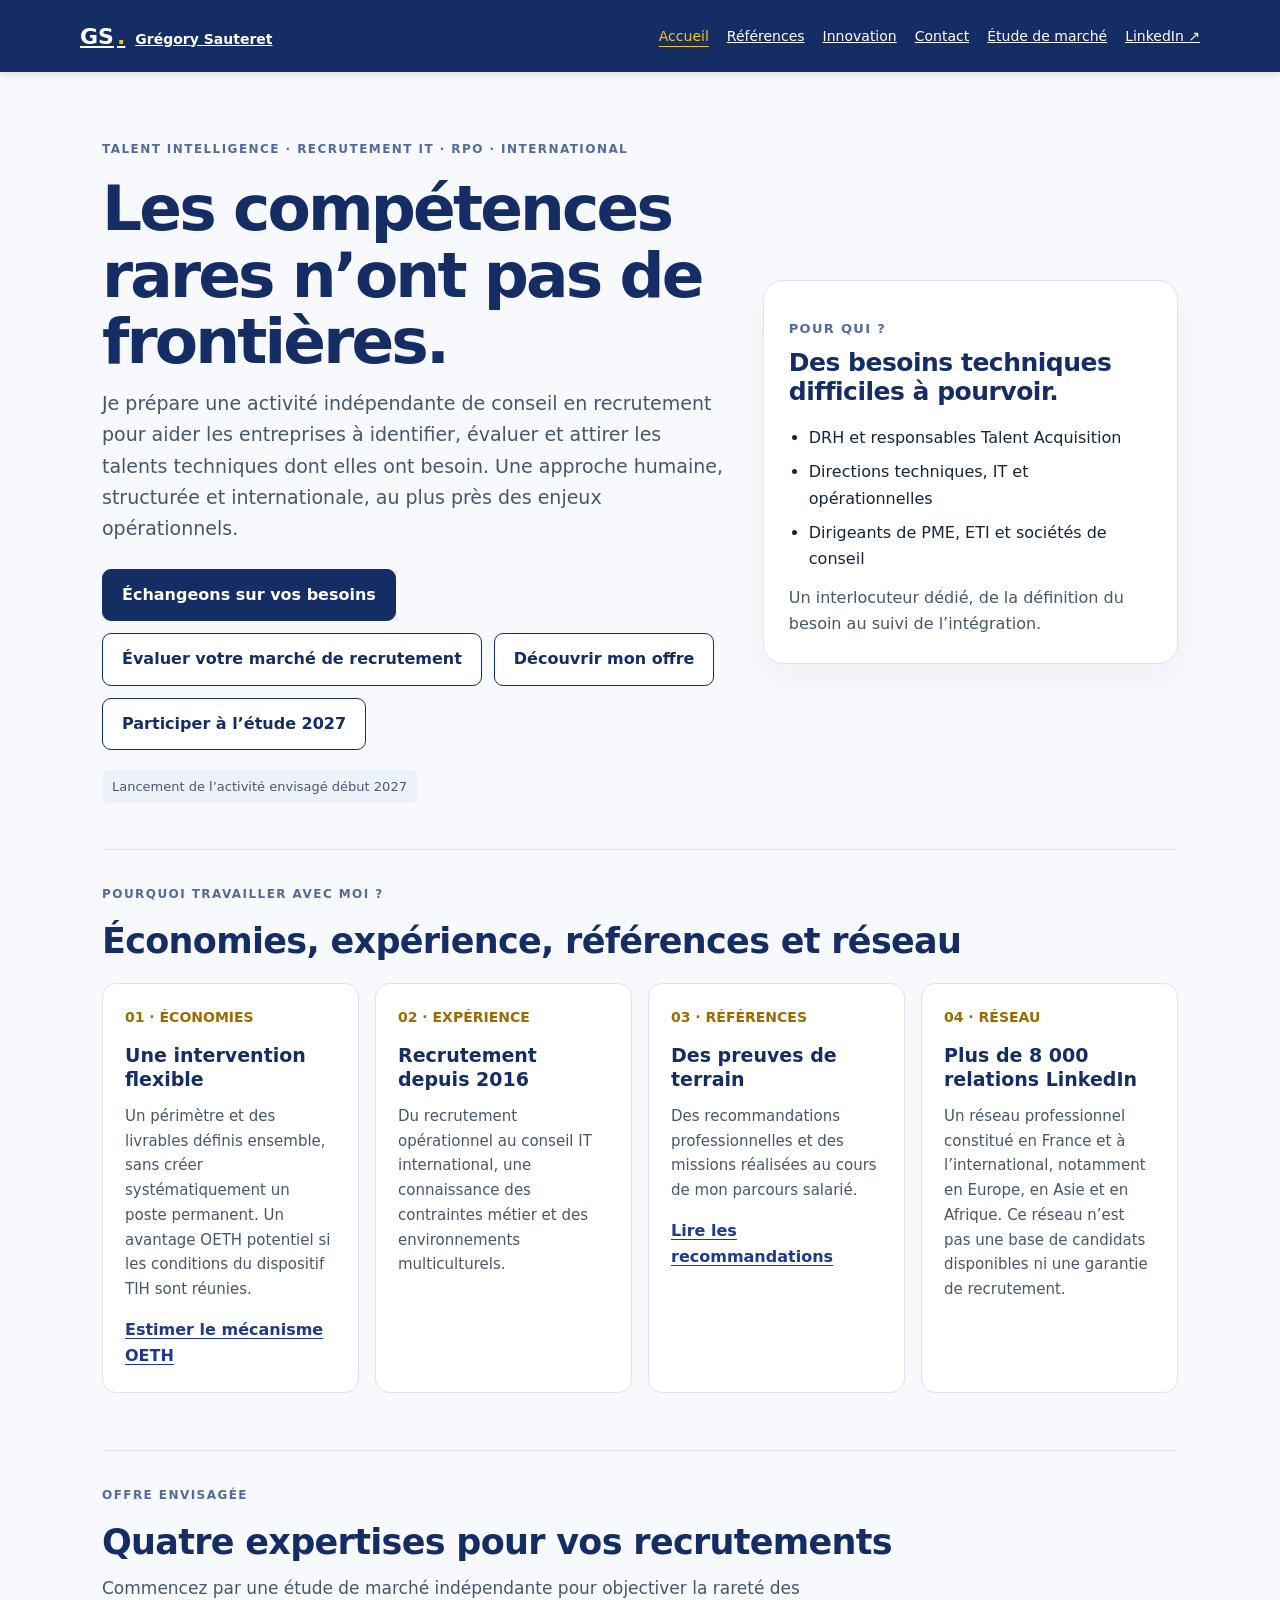
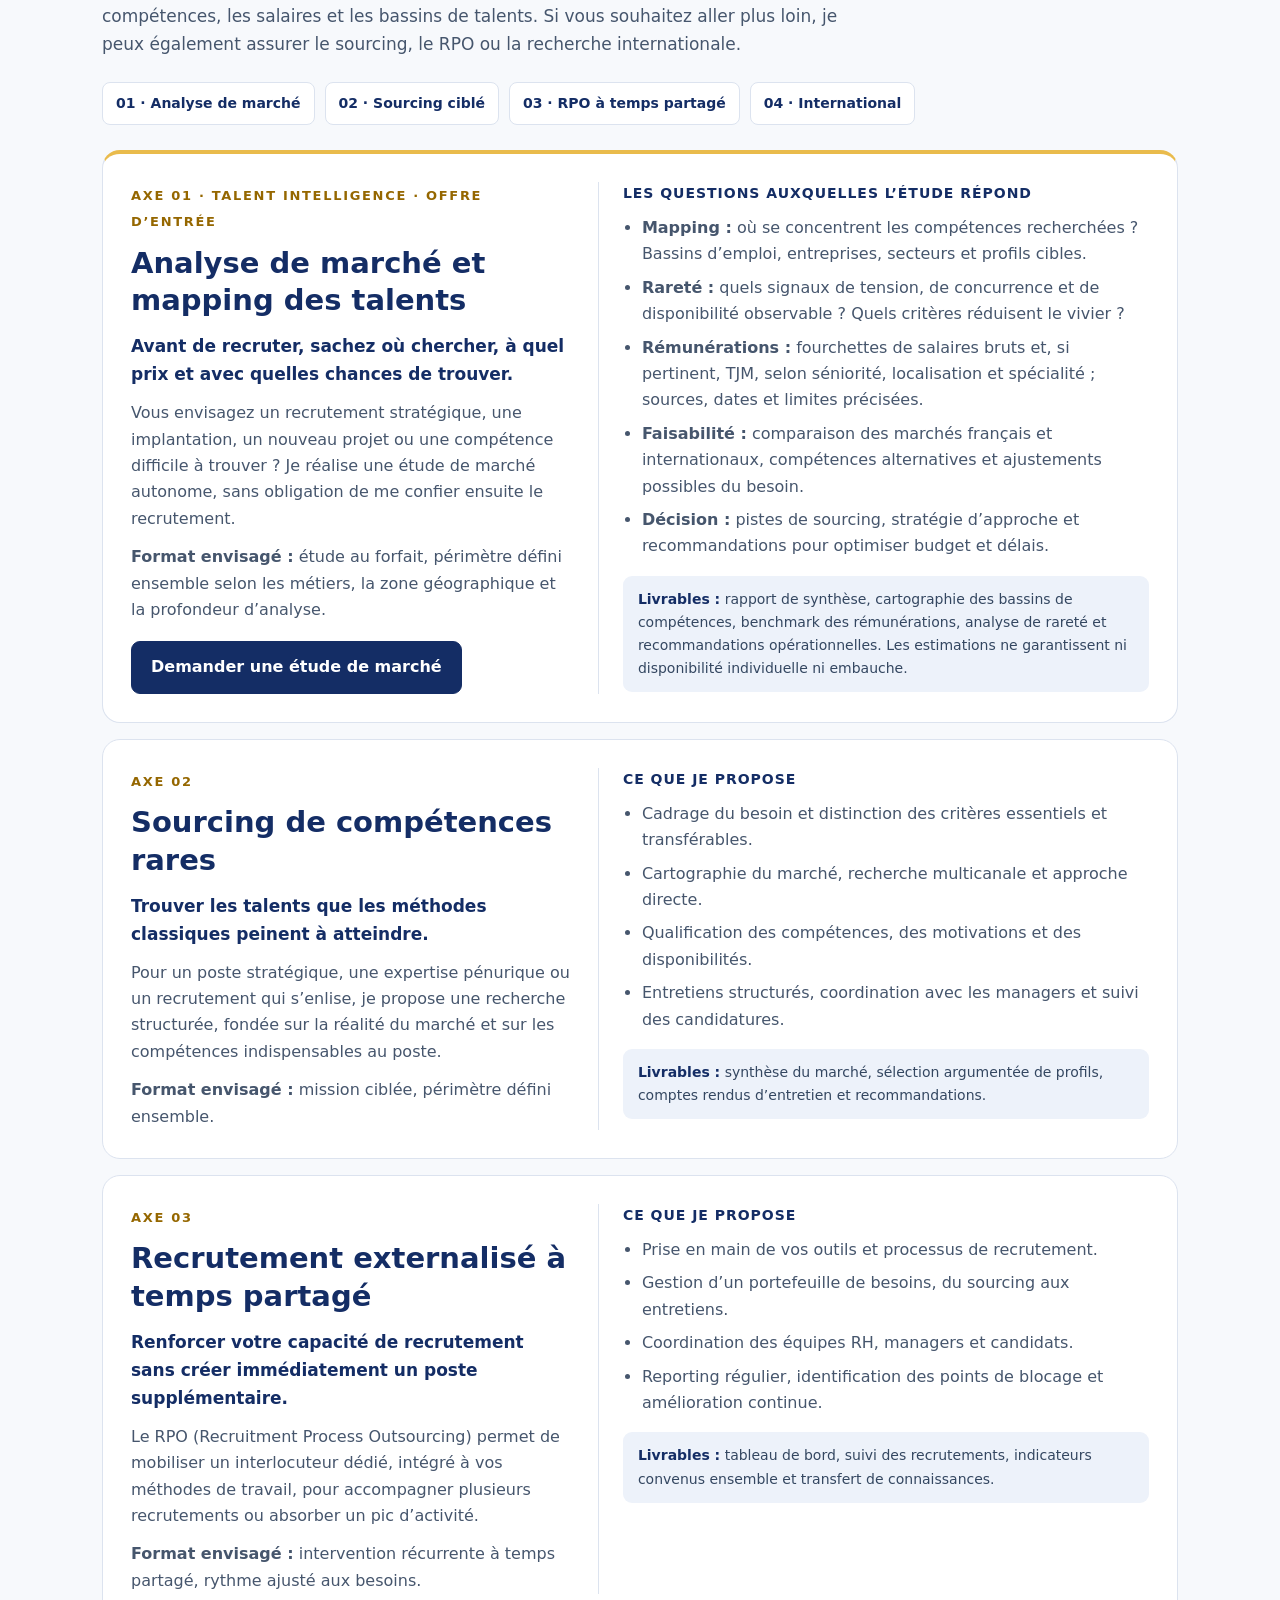
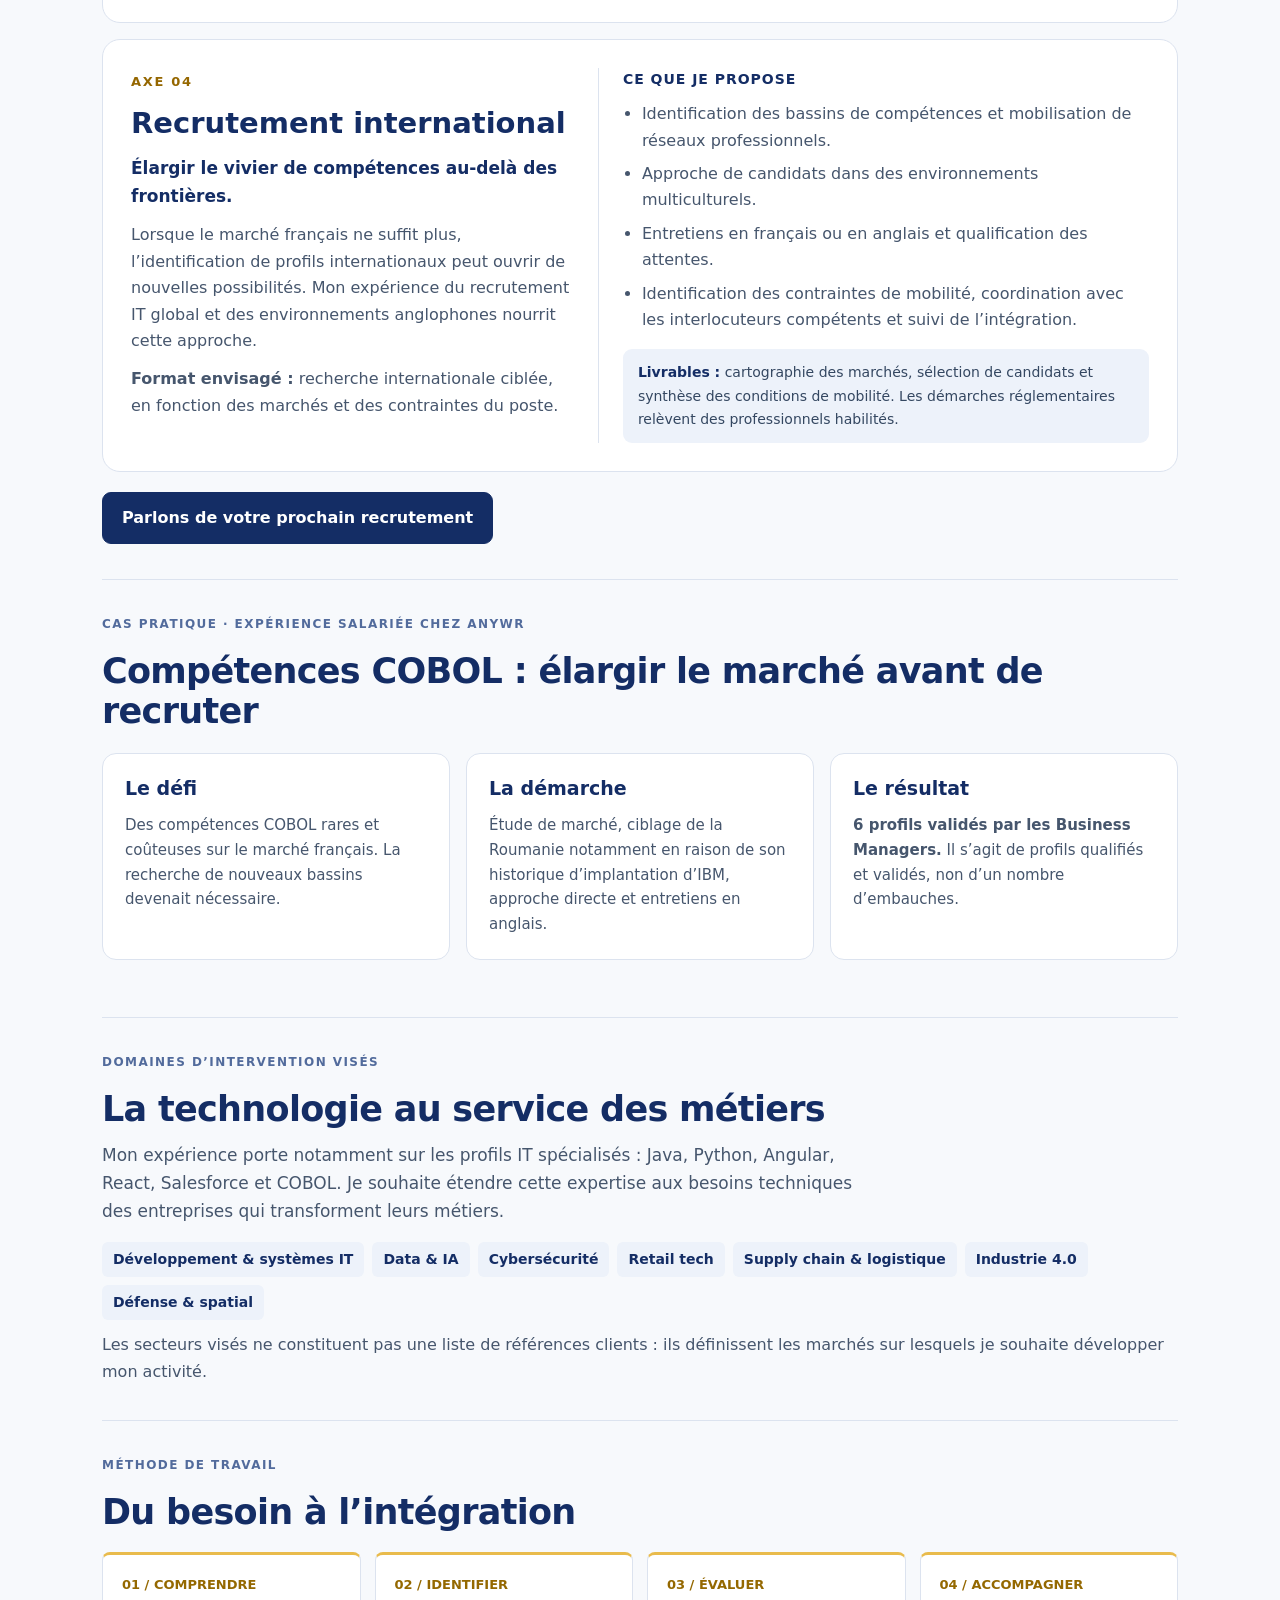
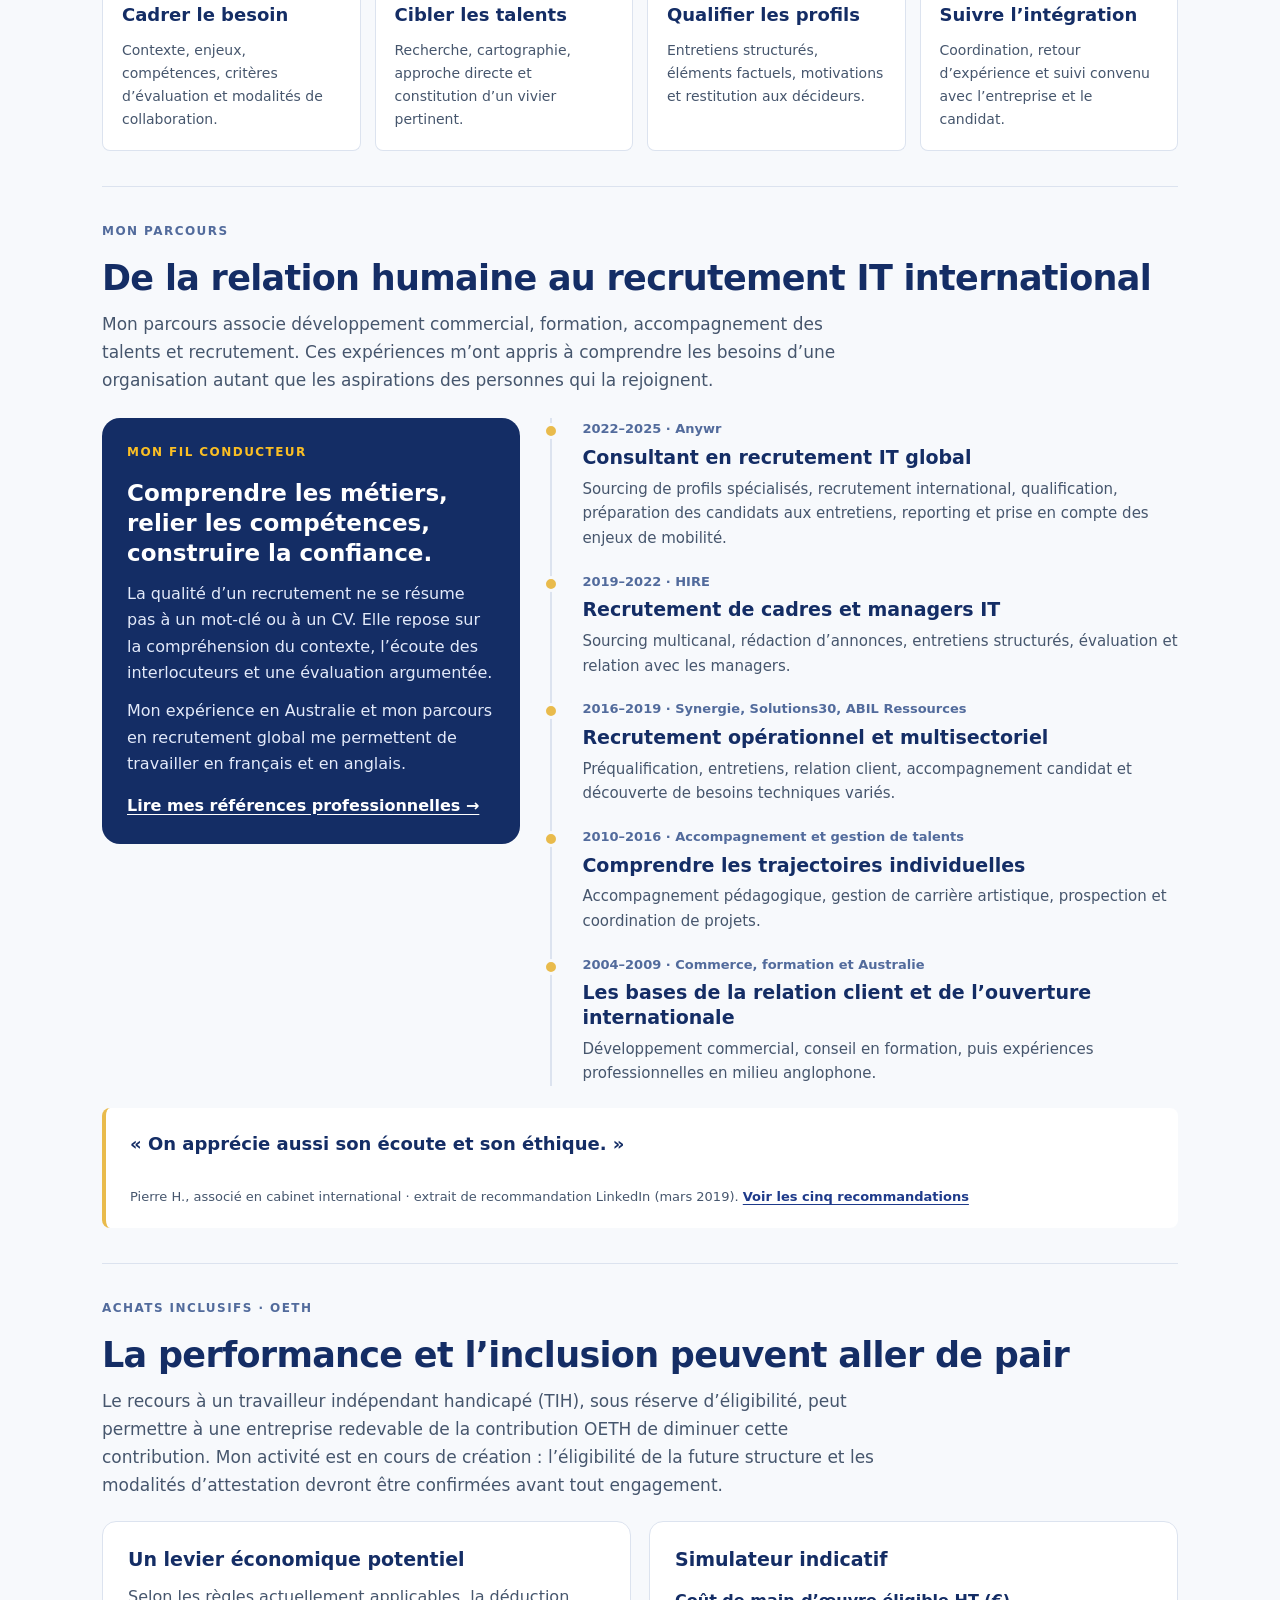
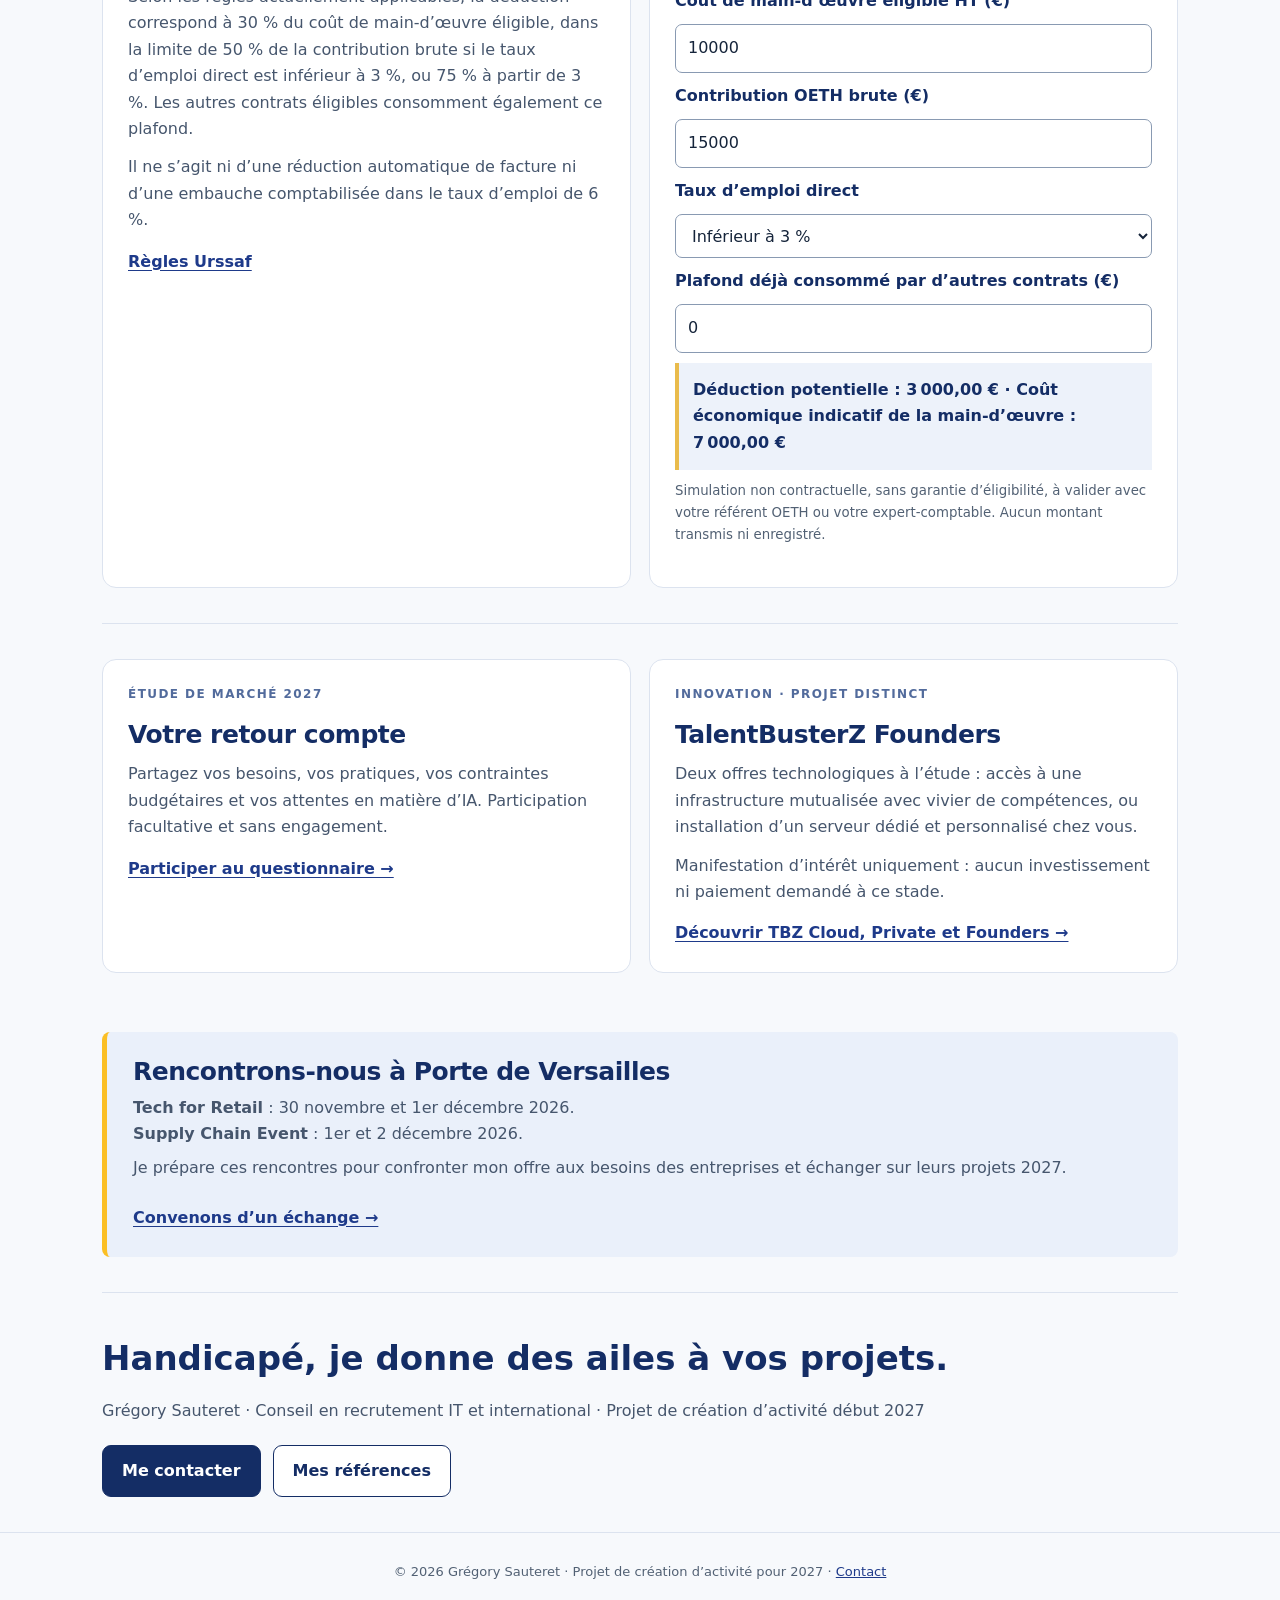
==== commit 94135626: "Add files via upload" ====
--- a/index.html
+++ b/index.html
@@ -1,19 +1,20 @@
 <!DOCTYPE html>
-<html lang="fr"><head><meta charset="utf-8"/><meta content="width=device-width, initial-scale=1" name="viewport"/><title>Grégory Sauteret | Conseil en recrutement IT, RPO &amp; international</title><meta content="Projet de conseil en recrutement IT : sourcing de compétences rares, recrutement externalisé à temps partagé (RPO) et recrutement international. Préparons vos projets 2027." name="description"/><style>*{box-sizing:border-box}body{margin:0;background:#f7f9fc;color:#15243a;font:16px/1.65 system-ui,-apple-system,BlinkMacSystemFont,"Segoe UI",sans-serif}main{max-width:1120px;margin:auto;padding:0 22px}h1,h2,h3,p{margin:0}h1{font-size:clamp(34px,5.6vw,63px);letter-spacing:-.045em;line-height:1.06;color:#142d65;max-width:780px}h2{font-size:clamp(25px,3.2vw,35px);line-height:1.15;letter-spacing:-.02em;color:#142d65}h3{font-size:19px;line-height:1.3;color:#142d65}p{margin-top:12px;color:#46566d}.eyebrow{font-size:12px;font-weight:800;letter-spacing:.12em;text-transform:uppercase;color:#526b9c;margin:0 0 16px}.hero{padding:68px 0 46px;display:grid;grid-template-columns:1.6fr 1fr;gap:38px;align-items:center}.hero .lead{font-size:19px;max-width:650px}.buttons{display:flex;flex-wrap:wrap;gap:12px;margin:24px 0 0}.button{display:inline-flex;align-items:center;justify-content:center;min-height:48px;border-radius:9px;background:#142d65;color:white;text-decoration:none;padding:12px 19px;font-weight:750;border:1px solid #142d65}.button:hover{background:#234486}.button.secondary{background:white;color:#142d65}.button.secondary:hover{background:#eaf0fa}.panel{background:white;border:1px solid #dce3ef;border-radius:20px;padding:25px;box-shadow:0 15px 40px #142d650b}.panel .mini{font-size:13px;letter-spacing:.1em;font-weight:800;color:#526b9c;text-transform:uppercase}.panel h2{margin-top:10px;font-size:25px}.panel ul{padding-left:20px;margin:18px 0 0}.panel li{margin:8px 0}.status{display:inline-flex;margin-top:20px;font-size:13px;color:#485872;background:#edf2fa;padding:6px 10px;border-radius:6px}.section{padding:35px 0;border-top:1px solid #dce3ef}.cards{display:grid;grid-template-columns:repeat(3,minmax(0,1fr));gap:16px;margin-top:22px}.service{padding:22px;border:1px solid #dce3ef;background:#fff;border-radius:14px}.service .number{display:block;color:#9a6c00;font-size:14px;font-weight:800;margin-bottom:13px}.service p{font-size:15px}.split{display:grid;grid-template-columns:1fr 1fr;gap:18px}.split article{padding:25px;background:#fff;border:1px solid #dce3ef;border-radius:14px}.split h2{font-size:25px}.inline-link{display:inline-block;font-weight:750;color:#1e3a8a;margin-top:15px;text-underline-offset:3px}.event{margin:10px 0 35px;padding:26px;border-left:5px solid #fbbf24;background:#eaf0fa;border-radius:8px}.event h2{font-size:25px}.event p{margin:8px 0}.signature{font-size:22px;font-weight:750;color:#142d65}footer{text-align:center;font-size:13px;color:#526174;padding:28px 16px;border-top:1px solid #dce3ef}footer a{color:#1e3a8a}@media(max-width:760px){.hero{grid-template-columns:1fr;padding:38px 0 30px;gap:22px}.cards,.split{grid-template-columns:1fr}.section{padding:26px 0}.hero .lead{font-size:17px}.panel{padding:20px}.buttons .button{flex:1 1 auto}}
+
+<html lang="fr"><head><meta charset="utf-8"/><meta content="width=device-width, initial-scale=1" name="viewport"/><title>Grégory Sauteret | Conseil en recrutement IT, RPO &amp; international</title><meta content="Conseil en recrutement IT : analyse de marché, sourcing de compétences rares, RPO et recrutement international. Préparons vos projets 2027." name="description"/><style>*{box-sizing:border-box}body{margin:0;background:#f7f9fc;color:#15243a;font:16px/1.65 system-ui,-apple-system,BlinkMacSystemFont,"Segoe UI",sans-serif}main{max-width:1120px;margin:auto;padding:0 22px}h1,h2,h3,p{margin:0}h1{font-size:clamp(34px,5.6vw,63px);letter-spacing:-.045em;line-height:1.06;color:#142d65;max-width:780px}h2{font-size:clamp(25px,3.2vw,35px);line-height:1.15;letter-spacing:-.02em;color:#142d65}h3{font-size:19px;line-height:1.3;color:#142d65}p{margin-top:12px;color:#46566d}.eyebrow{font-size:12px;font-weight:800;letter-spacing:.12em;text-transform:uppercase;color:#526b9c;margin:0 0 16px}.hero{padding:68px 0 46px;display:grid;grid-template-columns:1.6fr 1fr;gap:38px;align-items:center}.hero .lead{font-size:19px;max-width:650px}.buttons{display:flex;flex-wrap:wrap;gap:12px;margin:24px 0 0}.button{display:inline-flex;align-items:center;justify-content:center;min-height:48px;border-radius:9px;background:#142d65;color:white;text-decoration:none;padding:12px 19px;font-weight:750;border:1px solid #142d65}.button:hover{background:#234486}.button.secondary{background:white;color:#142d65}.button.secondary:hover{background:#eaf0fa}.panel{background:white;border:1px solid #dce3ef;border-radius:20px;padding:25px;box-shadow:0 15px 40px #142d650b}.panel .mini{font-size:13px;letter-spacing:.1em;font-weight:800;color:#526b9c;text-transform:uppercase}.panel h2{margin-top:10px;font-size:25px}.panel ul{padding-left:20px;margin:18px 0 0}.panel li{margin:8px 0}.status{display:inline-flex;margin-top:20px;font-size:13px;color:#485872;background:#edf2fa;padding:6px 10px;border-radius:6px}.section{padding:35px 0;border-top:1px solid #dce3ef}.cards{display:grid;grid-template-columns:repeat(3,minmax(0,1fr));gap:16px;margin-top:22px}.service{padding:22px;border:1px solid #dce3ef;background:#fff;border-radius:14px}.service .number{display:block;color:#9a6c00;font-size:14px;font-weight:800;margin-bottom:13px}.service p{font-size:15px}.split{display:grid;grid-template-columns:1fr 1fr;gap:18px}.split article{padding:25px;background:#fff;border:1px solid #dce3ef;border-radius:14px}.split h2{font-size:25px}.inline-link{display:inline-block;font-weight:750;color:#1e3a8a;margin-top:15px;text-underline-offset:3px}.event{margin:10px 0 35px;padding:26px;border-left:5px solid #fbbf24;background:#eaf0fa;border-radius:8px}.event h2{font-size:25px}.event p{margin:8px 0}.signature{font-size:22px;font-weight:750;color:#142d65}footer{text-align:center;font-size:13px;color:#526174;padding:28px 16px;border-top:1px solid #dce3ef}footer a{color:#1e3a8a}@media(max-width:760px){.hero{grid-template-columns:1fr;padding:38px 0 30px;gap:22px}.cards,.split{grid-template-columns:1fr}.section{padding:26px 0}.hero .lead{font-size:17px}.panel{padding:20px}.buttons .button{flex:1 1 auto}}
 .hero{grid-template-columns:1.5fr 1fr}.section-intro{max-width:780px;font-size:17px}.section-links{display:flex;gap:10px;flex-wrap:wrap;margin:24px 0 0}.section-links a{font-size:14px;color:#142d65;border:1px solid #dce3ef;background:white;border-radius:8px;padding:9px 13px;text-decoration:none;font-weight:700}.section-links a:hover{background:#eaf0fa}.axis-list{display:grid;gap:16px;margin-top:25px}.axis{display:grid;grid-template-columns:minmax(0,1fr) minmax(0,1.25fr);gap:26px;background:#fff;border:1px solid #dce3ef;border-radius:18px;padding:28px;scroll-margin-top:10px}.axis .number{color:#956700;font-size:13px;letter-spacing:.13em;font-weight:800}.axis h3{font-size:clamp(22px,3vw,29px);margin-top:10px}.axis .promise{font-size:17px;font-weight:650;color:#142d65}.axis .detail{border-left:1px solid #dce3ef;padding-left:24px}.axis h4{font-size:14px;margin:0;color:#142d65;text-transform:uppercase;letter-spacing:.07em}.axis ul{padding-left:19px;margin:10px 0 16px;color:#46566d}.axis li{margin:7px 0}.deliverable{padding:12px 15px;background:#edf2fa;border-radius:9px;font-size:14px;color:#344761}.deliverable strong{color:#142d65}.sector-list{display:flex;gap:8px;flex-wrap:wrap;margin-top:17px}.sector-list span{font-size:14px;border-radius:6px;background:#edf2fa;color:#142d65;padding:6px 11px;font-weight:650}.steps{display:grid;grid-template-columns:repeat(4,minmax(0,1fr));gap:14px;margin-top:20px}.step{border-top:3px solid #e9bb4c;background:white;border-radius:8px;padding:19px;border:1px solid #dce3ef;border-top:3px solid #e9bb4c}.step b{display:block;color:#946800;font-size:13px;margin-bottom:8px}.step h3{font-size:18px}.step p{font-size:14px}.career{display:grid;grid-template-columns:1fr 1.5fr;gap:30px;margin-top:24px;align-items:start}.career-aside{padding:25px;background:#142d65;color:white;border-radius:18px}.career-aside h3{color:white;font-size:23px}.career-aside p{color:#e3eafa}.career-aside .eyebrow{color:#fbbf24}.career-aside .inline-link{color:#fff}.timeline{border-left:2px solid #dce3ef;padding-left:22px;display:grid;gap:20px}.milestone{position:relative;padding:0 0 0 8px}.milestone::before{position:absolute;content:'';height:10px;width:10px;background:#e9bb4c;border:3px solid #f7f9fc;border-radius:50%;left:-31px;top:5px}.milestone .date{font-size:13px;font-weight:800;color:#526b9c;margin:0 0 5px}.milestone p{font-size:15px;margin-top:7px}.quote-card{background:white;border-left:4px solid #e9bb4c;padding:21px 24px;margin:22px 0 0;border-radius:8px}.quote-card blockquote{font-size:18px;margin:0;color:#142d65;font-weight:650}.quote-card p{font-size:13px}.section .buttons{margin-top:20px}.event{margin-top:24px}.closing{padding:25px 0 35px}.closing .signature{font-size:clamp(24px,3vw,34px)}
 @media(max-width:760px){.hero,.axis,.career{grid-template-columns:1fr}.axis{padding:20px;gap:20px}.axis .detail{padding-left:0;border-left:0;border-top:1px solid #dce3ef;padding-top:18px}.steps{grid-template-columns:repeat(2,minmax(0,1fr))}.career{gap:22px}.timeline{margin-left:8px}}@media(max-width:400px){.steps{grid-template-columns:1fr}}
-</style><link href="site.css" rel="stylesheet"/></head><body><nav aria-label="Navigation principale" class="site-nav"><a class="identity" href="index.html">GS<span>.</span> <span class="identity-name">Grégory Sauteret</span></a><div class="nav-links"><a aria-current="page" href="index.html">Accueil</a><a href="references.html">Références</a><a href="talentbusterz.html">Innovation</a><a href="contact.html">Contact</a><a href="https://www.linkedin.com/in/gsauteret/" rel="noopener" target="_blank">LinkedIn ↗</a></div></nav><main id="contenu">
-<section class="hero"><div><p class="eyebrow">Recrutement IT · International · RPO</p><h1>Les compétences rares n’ont pas de frontières.</h1><p class="lead">Je prépare une activité indépendante de conseil en recrutement pour aider les entreprises à identifier, évaluer et attirer les talents techniques dont elles ont besoin. Une approche humaine, structurée et internationale, au plus près des enjeux opérationnels.</p><div class="buttons"><a class="button" href="contact.html">Échangeons sur vos besoins</a><a class="button secondary" href="#offre">Découvrir mon offre</a></div><span class="status">Lancement de l’activité envisagé début 2027</span></div><aside class="panel"><p class="mini">Pour qui ?</p><h2>Des besoins techniques difficiles à pourvoir.</h2><ul><li>DRH et responsables Talent Acquisition</li><li>Directions techniques, IT et opérationnelles</li><li>Dirigeants de PME, ETI et sociétés de conseil</li></ul><p>Un interlocuteur dédié, de la définition du besoin au suivi de l’intégration.</p></aside></section>
-<section class="section" id="offre"><p class="eyebrow">Offre envisagée</p><h2>Trois façons de vous accompagner</h2><p class="section-intro">Que vous recherchiez un expert difficile à identifier, un renfort régulier de votre équipe de recrutement ou des talents au-delà du marché local, l’intervention s’adapte à vos enjeux et à votre organisation.</p><div class="section-links"><a href="#sourcing">01 · Sourcing ciblé</a><a href="#rpo">02 · RPO à temps partagé</a><a href="#international">03 · International</a></div>
-<div class="axis-list">
-<article class="axis" id="sourcing"><div><span class="number">AXE 01</span><h3>Sourcing de compétences rares</h3><p class="promise">Trouver les talents que les méthodes classiques peinent à atteindre.</p><p>Pour un poste stratégique, une expertise pénurique ou un recrutement qui s’enlise, je propose une recherche structurée, fondée sur la réalité du marché et sur les compétences indispensables au poste.</p><p><strong>Format envisagé :</strong> mission ciblée, périmètre défini ensemble.</p></div><div class="detail"><h4>Ce que je propose</h4><ul><li>Cadrage du besoin et distinction des critères essentiels et transférables.</li><li>Cartographie du marché, recherche multicanale et approche directe.</li><li>Qualification des compétences, des motivations et des disponibilités.</li><li>Entretiens structurés, coordination avec les managers et suivi des candidatures.</li></ul><div class="deliverable"><strong>Livrables :</strong> synthèse du marché, sélection argumentée de profils, comptes rendus d’entretien et recommandations.</div></div></article>
-<article class="axis" id="rpo"><div><span class="number">AXE 02</span><h3>Recrutement externalisé à temps partagé</h3><p class="promise">Renforcer votre capacité de recrutement sans créer immédiatement un poste supplémentaire.</p><p>Le RPO (Recruitment Process Outsourcing) permet de mobiliser un interlocuteur dédié, intégré à vos méthodes de travail, pour accompagner plusieurs recrutements ou absorber un pic d’activité.</p><p><strong>Format envisagé :</strong> intervention récurrente à temps partagé, rythme ajusté aux besoins.</p></div><div class="detail"><h4>Ce que je propose</h4><ul><li>Prise en main de vos outils et processus de recrutement.</li><li>Gestion d’un portefeuille de besoins, du sourcing aux entretiens.</li><li>Coordination des équipes RH, managers et candidats.</li><li>Reporting régulier, identification des points de blocage et amélioration continue.</li></ul><div class="deliverable"><strong>Livrables :</strong> tableau de bord, suivi des recrutements, indicateurs convenus ensemble et transfert de connaissances.</div></div></article>
-<article class="axis" id="international"><div><span class="number">AXE 03</span><h3>Recrutement international</h3><p class="promise">Élargir le vivier de compétences au-delà des frontières.</p><p>Lorsque le marché français ne suffit plus, l’identification de profils internationaux peut ouvrir de nouvelles possibilités. Mon expérience du recrutement IT global et des environnements anglophones nourrit cette approche.</p><p><strong>Format envisagé :</strong> recherche internationale ciblée, en fonction des marchés et des contraintes du poste.</p></div><div class="detail"><h4>Ce que je propose</h4><ul><li>Identification des bassins de compétences et mobilisation de réseaux professionnels.</li><li>Approche de candidats dans des environnements multiculturels.</li><li>Entretiens en français ou en anglais et qualification des attentes.</li><li>Identification des contraintes de mobilité, coordination avec les interlocuteurs compétents et suivi de l’intégration.</li></ul><div class="deliverable"><strong>Livrables :</strong> cartographie des marchés, sélection de candidats et synthèse des conditions de mobilité. Les démarches réglementaires relèvent des professionnels habilités.</div></div></article>
+</style><link href="site.css" rel="stylesheet"/></head><body><nav aria-label="Navigation principale" class="site-nav"><a class="identity" href="index.html">GS<span>.</span> <span class="identity-name">Grégory Sauteret</span></a><div class="nav-links"><a aria-current="page" href="index.html">Accueil</a><a href="references.html">Références</a><a href="talentbusterz.html">Innovation</a><a href="contact.html">Contact</a><a href="questionnaire.html">Étude de marché</a><a href="https://www.linkedin.com/in/gsauteret/" rel="noopener" target="_blank">LinkedIn ↗</a></div></nav><main id="contenu">
+<section class="hero"><div><p class="eyebrow">Talent Intelligence · Recrutement IT · RPO · International</p><h1>Les compétences rares n’ont pas de frontières.</h1><p class="lead">Je prépare une activité indépendante de conseil en recrutement pour aider les entreprises à identifier, évaluer et attirer les talents techniques dont elles ont besoin. Une approche humaine, structurée et internationale, au plus près des enjeux opérationnels.</p><div class="buttons"><a class="button" href="contact.html">Échangeons sur vos besoins</a><a class="button secondary" href="#intelligence">Évaluer votre marché de recrutement</a><a class="button secondary" href="#offre">Découvrir mon offre</a><a class="button secondary" href="questionnaire.html">Participer à l’étude 2027</a></div><span class="status">Lancement de l’activité envisagé début 2027</span></div><aside class="panel"><p class="mini">Pour qui ?</p><h2>Des besoins techniques difficiles à pourvoir.</h2><ul><li>DRH et responsables Talent Acquisition</li><li>Directions techniques, IT et opérationnelles</li><li>Dirigeants de PME, ETI et sociétés de conseil</li></ul><p>Un interlocuteur dédié, de la définition du besoin au suivi de l’intégration.</p></aside></section>
+<section class="section" id="atouts"><p class="eyebrow">Pourquoi travailler avec moi ?</p><h2>Économies, expérience, références et réseau</h2><div class="proof-grid"><article class="service"><span class="number">01 · ÉCONOMIES</span><h3>Une intervention flexible</h3><p>Un périmètre et des livrables définis ensemble, sans créer systématiquement un poste permanent. Un avantage OETH potentiel si les conditions du dispositif TIH sont réunies.</p><a class="inline-link" href="#tih">Estimer le mécanisme OETH</a></article><article class="service"><span class="number">02 · EXPÉRIENCE</span><h3>Recrutement depuis 2016</h3><p>Du recrutement opérationnel au conseil IT international, une connaissance des contraintes métier et des environnements multiculturels.</p></article><article class="service"><span class="number">03 · RÉFÉRENCES</span><h3>Des preuves de terrain</h3><p>Des recommandations professionnelles et des missions réalisées au cours de mon parcours salarié.</p><a class="inline-link" href="references.html">Lire les recommandations</a></article><article class="service"><span class="number">04 · RÉSEAU</span><h3>Plus de 8 000 relations LinkedIn</h3><p>Un réseau professionnel constitué en France et à l’international, notamment en Europe, en Asie et en Afrique. Ce réseau n’est pas une base de candidats disponibles ni une garantie de recrutement.</p></article></div></section><section class="section" id="offre"><p class="eyebrow">Offre envisagée</p><h2>Quatre expertises pour vos recrutements</h2><p class="section-intro">Commencez par une étude de marché indépendante pour objectiver la rareté des compétences, les salaires et les bassins de talents. Si vous souhaitez aller plus loin, je peux également assurer le sourcing, le RPO ou la recherche internationale.</p><div class="section-links"><a href="#intelligence">01 · Analyse de marché</a><a href="#sourcing">02 · Sourcing ciblé</a><a href="#rpo">03 · RPO à temps partagé</a><a href="#international">04 · International</a></div>
+<div class="axis-list"><article class="axis v4-entry" id="intelligence"><div><span class="number">AXE 01 · TALENT INTELLIGENCE · OFFRE D’ENTRÉE</span><h3>Analyse de marché et mapping des talents</h3><p class="promise">Avant de recruter, sachez où chercher, à quel prix et avec quelles chances de trouver.</p><p>Vous envisagez un recrutement stratégique, une implantation, un nouveau projet ou une compétence difficile à trouver ? Je réalise une étude de marché autonome, sans obligation de me confier ensuite le recrutement.</p><p><strong>Format envisagé :</strong> étude au forfait, périmètre défini ensemble selon les métiers, la zone géographique et la profondeur d’analyse.</p><a class="button" href="contact.html">Demander une étude de marché</a></div><div class="detail"><h4>Les questions auxquelles l’étude répond</h4><ul><li><strong>Mapping :</strong> où se concentrent les compétences recherchées ? Bassins d’emploi, entreprises, secteurs et profils cibles.</li><li><strong>Rareté :</strong> quels signaux de tension, de concurrence et de disponibilité observable ? Quels critères réduisent le vivier ?</li><li><strong>Rémunérations :</strong> fourchettes de salaires bruts et, si pertinent, TJM, selon séniorité, localisation et spécialité ; sources, dates et limites précisées.</li><li><strong>Faisabilité :</strong> comparaison des marchés français et internationaux, compétences alternatives et ajustements possibles du besoin.</li><li><strong>Décision :</strong> pistes de sourcing, stratégie d’approche et recommandations pour optimiser budget et délais.</li></ul><div class="deliverable"><strong>Livrables :</strong> rapport de synthèse, cartographie des bassins de compétences, benchmark des rémunérations, analyse de rareté et recommandations opérationnelles. Les estimations ne garantissent ni disponibilité individuelle ni embauche.</div></div></article>
+<article class="axis" id="sourcing"><div><span class="number">AXE 02</span><h3>Sourcing de compétences rares</h3><p class="promise">Trouver les talents que les méthodes classiques peinent à atteindre.</p><p>Pour un poste stratégique, une expertise pénurique ou un recrutement qui s’enlise, je propose une recherche structurée, fondée sur la réalité du marché et sur les compétences indispensables au poste.</p><p><strong>Format envisagé :</strong> mission ciblée, périmètre défini ensemble.</p></div><div class="detail"><h4>Ce que je propose</h4><ul><li>Cadrage du besoin et distinction des critères essentiels et transférables.</li><li>Cartographie du marché, recherche multicanale et approche directe.</li><li>Qualification des compétences, des motivations et des disponibilités.</li><li>Entretiens structurés, coordination avec les managers et suivi des candidatures.</li></ul><div class="deliverable"><strong>Livrables :</strong> synthèse du marché, sélection argumentée de profils, comptes rendus d’entretien et recommandations.</div></div></article>
+<article class="axis" id="rpo"><div><span class="number">AXE 03</span><h3>Recrutement externalisé à temps partagé</h3><p class="promise">Renforcer votre capacité de recrutement sans créer immédiatement un poste supplémentaire.</p><p>Le RPO (Recruitment Process Outsourcing) permet de mobiliser un interlocuteur dédié, intégré à vos méthodes de travail, pour accompagner plusieurs recrutements ou absorber un pic d’activité.</p><p><strong>Format envisagé :</strong> intervention récurrente à temps partagé, rythme ajusté aux besoins.</p></div><div class="detail"><h4>Ce que je propose</h4><ul><li>Prise en main de vos outils et processus de recrutement.</li><li>Gestion d’un portefeuille de besoins, du sourcing aux entretiens.</li><li>Coordination des équipes RH, managers et candidats.</li><li>Reporting régulier, identification des points de blocage et amélioration continue.</li></ul><div class="deliverable"><strong>Livrables :</strong> tableau de bord, suivi des recrutements, indicateurs convenus ensemble et transfert de connaissances.</div></div></article>
+<article class="axis" id="international"><div><span class="number">AXE 04</span><h3>Recrutement international</h3><p class="promise">Élargir le vivier de compétences au-delà des frontières.</p><p>Lorsque le marché français ne suffit plus, l’identification de profils internationaux peut ouvrir de nouvelles possibilités. Mon expérience du recrutement IT global et des environnements anglophones nourrit cette approche.</p><p><strong>Format envisagé :</strong> recherche internationale ciblée, en fonction des marchés et des contraintes du poste.</p></div><div class="detail"><h4>Ce que je propose</h4><ul><li>Identification des bassins de compétences et mobilisation de réseaux professionnels.</li><li>Approche de candidats dans des environnements multiculturels.</li><li>Entretiens en français ou en anglais et qualification des attentes.</li><li>Identification des contraintes de mobilité, coordination avec les interlocuteurs compétents et suivi de l’intégration.</li></ul><div class="deliverable"><strong>Livrables :</strong> cartographie des marchés, sélection de candidats et synthèse des conditions de mobilité. Les démarches réglementaires relèvent des professionnels habilités.</div></div></article>
 </div><div class="buttons"><a class="button" href="contact.html">Parlons de votre prochain recrutement</a></div></section>
-<section class="section"><p class="eyebrow">Domaines d’intervention visés</p><h2>La technologie au service des métiers</h2><p class="section-intro">Mon expérience porte notamment sur les profils IT spécialisés : Java, Python, Angular, React, Salesforce et COBOL. Je souhaite étendre cette expertise aux besoins techniques des entreprises qui transforment leurs métiers.</p><div class="sector-list"><span>Développement &amp; systèmes IT</span><span>Data &amp; IA</span><span>Cybersécurité</span><span>Retail tech</span><span>Supply chain &amp; logistique</span><span>Industrie 4.0</span><span>Défense &amp; spatial</span></div><p>Les secteurs visés ne constituent pas une liste de références clients : ils définissent les marchés sur lesquels je souhaite développer mon activité.</p></section>
+<section class="section" id="cas-pratique"><p class="eyebrow">Cas pratique · Expérience salariée chez Anywr</p><h2>Compétences COBOL : élargir le marché avant de recruter</h2><div class="proof-grid case-grid"><article class="service"><h3>Le défi</h3><p>Des compétences COBOL rares et coûteuses sur le marché français. La recherche de nouveaux bassins devenait nécessaire.</p></article><article class="service"><h3>La démarche</h3><p>Étude de marché, ciblage de la Roumanie notamment en raison de son historique d’implantation d’IBM, approche directe et entretiens en anglais.</p></article><article class="service"><h3>Le résultat</h3><p><strong>6 profils validés par les Business Managers.</strong> Il s’agit de profils qualifiés et validés, non d’un nombre d’embauches.</p></article></div></section><section class="section"><p class="eyebrow">Domaines d’intervention visés</p><h2>La technologie au service des métiers</h2><p class="section-intro">Mon expérience porte notamment sur les profils IT spécialisés : Java, Python, Angular, React, Salesforce et COBOL. Je souhaite étendre cette expertise aux besoins techniques des entreprises qui transforment leurs métiers.</p><div class="sector-list"><span>Développement &amp; systèmes IT</span><span>Data &amp; IA</span><span>Cybersécurité</span><span>Retail tech</span><span>Supply chain &amp; logistique</span><span>Industrie 4.0</span><span>Défense &amp; spatial</span></div><p>Les secteurs visés ne constituent pas une liste de références clients : ils définissent les marchés sur lesquels je souhaite développer mon activité.</p></section>
 <section class="section"><p class="eyebrow">Méthode de travail</p><h2>Du besoin à l’intégration</h2><div class="steps"><article class="step"><b>01 / COMPRENDRE</b><h3>Cadrer le besoin</h3><p>Contexte, enjeux, compétences, critères d’évaluation et modalités de collaboration.</p></article><article class="step"><b>02 / IDENTIFIER</b><h3>Cibler les talents</h3><p>Recherche, cartographie, approche directe et constitution d’un vivier pertinent.</p></article><article class="step"><b>03 / ÉVALUER</b><h3>Qualifier les profils</h3><p>Entretiens structurés, éléments factuels, motivations et restitution aux décideurs.</p></article><article class="step"><b>04 / ACCOMPAGNER</b><h3>Suivre l’intégration</h3><p>Coordination, retour d’expérience et suivi convenu avec l’entreprise et le candidat.</p></article></div></section>
 <section class="section" id="parcours"><p class="eyebrow">Mon parcours</p><h2>De la relation humaine au recrutement IT international</h2><p class="section-intro">Mon parcours associe développement commercial, formation, accompagnement des talents et recrutement. Ces expériences m’ont appris à comprendre les besoins d’une organisation autant que les aspirations des personnes qui la rejoignent.</p><div class="career"><aside class="career-aside"><p class="eyebrow">Mon fil conducteur</p><h3>Comprendre les métiers, relier les compétences, construire la confiance.</h3><p>La qualité d’un recrutement ne se résume pas à un mot-clé ou à un CV. Elle repose sur la compréhension du contexte, l’écoute des interlocuteurs et une évaluation argumentée.</p><p>Mon expérience en Australie et mon parcours en recrutement global me permettent de travailler en français et en anglais.</p><a class="inline-link" href="references.html">Lire mes références professionnelles →</a></aside><div class="timeline"><article class="milestone"><p class="date">2022–2025 · Anywr</p><h3>Consultant en recrutement IT global</h3><p>Sourcing de profils spécialisés, recrutement international, qualification, préparation des candidats aux entretiens, reporting et prise en compte des enjeux de mobilité.</p></article><article class="milestone"><p class="date">2019–2022 · HIRE</p><h3>Recrutement de cadres et managers IT</h3><p>Sourcing multicanal, rédaction d’annonces, entretiens structurés, évaluation et relation avec les managers.</p></article><article class="milestone"><p class="date">2016–2019 · Synergie, Solutions30, ABIL Ressources</p><h3>Recrutement opérationnel et multisectoriel</h3><p>Préqualification, entretiens, relation client, accompagnement candidat et découverte de besoins techniques variés.</p></article><article class="milestone"><p class="date">2010–2016 · Accompagnement et gestion de talents</p><h3>Comprendre les trajectoires individuelles</h3><p>Accompagnement pédagogique, gestion de carrière artistique, prospection et coordination de projets.</p></article><article class="milestone"><p class="date">2004–2009 · Commerce, formation et Australie</p><h3>Les bases de la relation client et de l’ouverture internationale</h3><p>Développement commercial, conseil en formation, puis expériences professionnelles en milieu anglophone.</p></article></div></div><div class="quote-card"><blockquote>« On apprécie aussi son écoute et son éthique. »</blockquote><p>Pierre H., associé en cabinet international · extrait de recommandation LinkedIn (mars 2019). <a class="inline-link" href="references.html">Voir les cinq recommandations</a></p></div></section>
-<section class="section split"><article><p class="eyebrow">Achats inclusifs</p><h2>Une démarche responsable</h2><p>Je souhaite inscrire mon activité dans une démarche d’achats inclusifs. Les modalités d’une éventuelle prise en compte au titre de l’OETH seront étudiées après validation de mon éligibilité et du statut juridique retenu.</p><p>La qualité de la prestation et l’adéquation au besoin restent au cœur de la relation commerciale.</p></article><article><p class="eyebrow">Innovation</p><h2>TalentBusterZ</h2><p>Mon projet technologique explore la lecture des compétences, les preuves disponibles et les écarts entre une offre et un parcours. Il illustre ma volonté d’améliorer les pratiques de recrutement grâce aux outils numériques, sans remplacer le jugement humain.</p><p>Ce prototype est développé séparément de l’offre de conseil initiale.</p><a class="inline-link" href="talentbusterz.html">Découvrir la démonstration →</a></article></section>
+<section class="section" id="tih"><p class="eyebrow">Achats inclusifs · OETH</p><h2>La performance et l’inclusion peuvent aller de pair</h2><p class="section-intro">Le recours à un travailleur indépendant handicapé (TIH), sous réserve d’éligibilité, peut permettre à une entreprise redevable de la contribution OETH de diminuer cette contribution. Mon activité est en cours de création : l’éligibilité de la future structure et les modalités d’attestation devront être confirmées avant tout engagement.</p><div class="split" style="margin-top:22px"><article><h3>Un levier économique potentiel</h3><p>Selon les règles actuellement applicables, la déduction correspond à 30 % du coût de main-d’œuvre éligible, dans la limite de 50 % de la contribution brute si le taux d’emploi direct est inférieur à 3 %, ou 75 % à partir de 3 %. Les autres contrats éligibles consomment également ce plafond.</p><p>Il ne s’agit ni d’une réduction automatique de facture ni d’une embauche comptabilisée dans le taux d’emploi de 6 %.</p><a class="inline-link" href="https://www.urssaf.fr/accueil/employeur/cotisations/liste-cotisations/contribution-annuelle-oeth.html" rel="noopener noreferrer" target="_blank">Règles Urssaf</a></article><article><h3>Simulateur indicatif</h3><form class="v3-form" id="oeth-calc"><label for="oeth-cost">Coût de main-d’œuvre éligible HT (€)</label><input id="oeth-cost" min="0" required="" step="any" type="number" value="10000"/><label for="oeth-base">Contribution OETH brute (€)</label><input id="oeth-base" min="0" required="" step="any" type="number" value="15000"/><label for="oeth-rate">Taux d’emploi direct</label><select id="oeth-rate"><option value="0.5">Inférieur à 3 %</option><option value="0.75">Égal ou supérieur à 3 %</option></select><label for="oeth-used">Plafond déjà consommé par d’autres contrats (€)</label><input id="oeth-used" min="0" required="" step="any" type="number" value="0"/><output aria-live="polite" class="v3-result" id="oeth-result">Déduction potentielle : 3 000 €</output><small>Simulation non contractuelle, sans garantie d’éligibilité, à valider avec votre référent OETH ou votre expert-comptable. Aucun montant transmis ni enregistré.</small></form></article></div></section><section class="section split"><article><p class="eyebrow">Étude de marché 2027</p><h2>Votre retour compte</h2><p>Partagez vos besoins, vos pratiques, vos contraintes budgétaires et vos attentes en matière d’IA. Participation facultative et sans engagement.</p><a class="inline-link" href="questionnaire.html">Participer au questionnaire →</a></article><article><p class="eyebrow">Innovation · Projet distinct</p><h2>TalentBusterZ Founders</h2><p>Deux offres technologiques à l’étude : accès à une infrastructure mutualisée avec vivier de compétences, ou installation d’un serveur dédié et personnalisé chez vous.</p><p>Manifestation d’intérêt uniquement : aucun investissement ni paiement demandé à ce stade.</p><a class="inline-link" href="talentbusterz.html#founders">Découvrir TBZ Cloud, Private et Founders →</a></article></section>
 <section class="event"><h2>Rencontrons-nous à Porte de Versailles</h2><p><strong>Tech for Retail</strong> : 30 novembre et 1er décembre 2026.<br/><strong>Supply Chain Event</strong> : 1er et 2 décembre 2026.</p><p>Je prépare ces rencontres pour confronter mon offre aux besoins des entreprises et échanger sur leurs projets 2027.</p><a class="inline-link" href="contact.html">Convenons d’un échange →</a></section>
 <section class="section closing"><p class="signature">Handicapé, je donne des ailes à vos projets.</p><p>Grégory Sauteret · Conseil en recrutement IT et international · Projet de création d’activité début 2027</p><div class="buttons"><a class="button" href="contact.html">Me contacter</a><a class="button secondary" href="references.html">Mes références</a></div></section>
-</main><footer>© 2026 Grégory Sauteret · Projet de création d’activité pour 2027 · <a href="contact.html">Contact</a></footer></body></html>+</main><footer>© 2026 Grégory Sauteret · Projet de création d’activité pour 2027 · <a href="contact.html">Contact</a></footer><script>(()=>{const f=document.getElementById('oeth-calc'),out=document.getElementById('oeth-result');const fmt=n=>n.toLocaleString('fr-FR',{style:'currency',currency:'EUR',maximumFractionDigits:2});function update(){if(!f.checkValidity()){out.textContent='Renseignez des montants valides.';return}const n=id=>Number(document.getElementById(id).value);const gain=Math.min(n('oeth-cost')*.3,Math.max(0,n('oeth-base')*n('oeth-rate')-n('oeth-used')));out.textContent='Déduction potentielle : '+fmt(gain)+' · Coût économique indicatif de la main-d’œuvre : '+fmt(n('oeth-cost')-gain)}f.addEventListener('input',update);f.addEventListener('submit',e=>e.preventDefault());update()})();</script></body></html>
--- a/site.css
+++ b/site.css
@@ -7,3 +7,9 @@
 header{margin-top:0!important}.hero{margin-top:0!important}a:focus-visible,button:focus-visible,input:focus-visible,textarea:focus-visible,select:focus-visible,summary:focus-visible{outline:3px solid #c68b00;outline-offset:4px}button,input,textarea,select{font:inherit}a,button,summary{-webkit-tap-highlight-color:transparent}html{scroll-padding-top:140px} .btn:hover{transform:none!important}
 @media(max-width:700px){nav.site-nav{position:relative;padding:14px 16px;gap:9px}nav.site-nav .nav-links{gap:8px 16px;line-height:1.4;font-size:13px}nav.site-nav .identity-name{font-size:14px}html{scroll-padding-top:12px}}
 @media(prefers-reduced-motion:reduce){*,*::before,*::after{animation:none!important;transition:none!important;scroll-behavior:auto!important}}
+
+/* V3 */
+.proof-grid{display:grid;grid-template-columns:repeat(4,minmax(0,1fr));gap:16px;margin:22px 0}.case-grid{grid-template-columns:repeat(3,minmax(0,1fr))}.v3-card{background:#f7f9fc;border:1px solid #dce3ef;border-radius:12px;padding:18px;color:#15243a}.v3-kicker{font-size:13px;letter-spacing:.1em;font-weight:800;color:#846000}.v3-cta{display:inline-block;background:#142d65;color:#fff!important;border-radius:8px;padding:12px 16px;font-weight:700;text-decoration:none}.v3-cta:hover{background:#234486}.v3-form{display:grid;gap:10px;margin:16px 0}.v3-form label{font-weight:650;color:#142d65}.v3-form input:not([type=checkbox]):not([type=radio]),.v3-form select,.v3-form textarea{box-sizing:border-box;width:100%;padding:10px 12px;border:1px solid #899ab2;border-radius:7px;background:#fff;color:#15243a;min-height:44px}.v3-form textarea{min-height:100px;resize:vertical}.v3-form small{color:#526174}.v3-result{display:block;padding:14px;border-left:4px solid #e9bb4c;background:#edf2fa;color:#142d65;font-weight:750}.v3-form fieldset{min-width:0;border:1px solid #dce3ef;padding:22px;border-radius:12px;background:white}.v3-form legend{font-weight:800;color:#142d65;padding:0 7px}.v3-form fieldset>label{display:block;margin:14px 0 5px}.v3-form .choice{display:flex;gap:10px;align-items:flex-start;margin:8px 0;font-weight:400;color:#344761}.v3-form .choice input{flex:none;margin-top:5px}.v3-form button{cursor:pointer;border:0}.v3-form .notice{font-size:14px;color:#46566d}.v3-form [hidden]{display:none!important}@media(max-width:900px){.proof-grid{grid-template-columns:repeat(2,minmax(0,1fr))}}@media(max-width:520px){.proof-grid,.case-grid{grid-template-columns:1fr}.v3-form fieldset{padding:14px}}
+
+/* V4 — offre d’entrée, TBZ Cloud et Private */
+.v4-entry{border-top:4px solid #e9bb4c!important;scroll-margin-top:150px!important}.v4-entry .button{margin-top:18px}.v4-offers{display:grid;grid-template-columns:repeat(2,minmax(0,1fr));gap:18px;margin:24px 0}.v4-product{min-width:0;background:#fff;border:1px solid #dce3ef;border-top:4px solid #e9bb4c;border-radius:12px;padding:22px;color:#15243a}.v4-product h3{font-size:26px;color:#142d65}.v4-product li{margin:8px 0;color:#344761}.v4-product ul{padding-left:20px}.v4-promise{font-weight:700;color:#142d65}.v4-crowd{padding:24px;background:#edf2fa;border-radius:14px;margin-top:24px;color:#15243a}.v4-note{font-size:14px;color:#46566d}.v3-form #contact-fields [hidden]{display:none!important}.v3-form #contact-fields label{display:block;margin-top:12px}.v3-form #crowdfunding-interest{scroll-margin-top:150px;border-top:1px solid #dce3ef;margin-top:16px;padding-top:12px}@media(max-width:760px){.v4-offers{grid-template-columns:1fr}.v4-product,.v4-crowd{padding:16px}.v4-entry,.v3-form #crowdfunding-interest{scroll-margin-top:20px!important}}
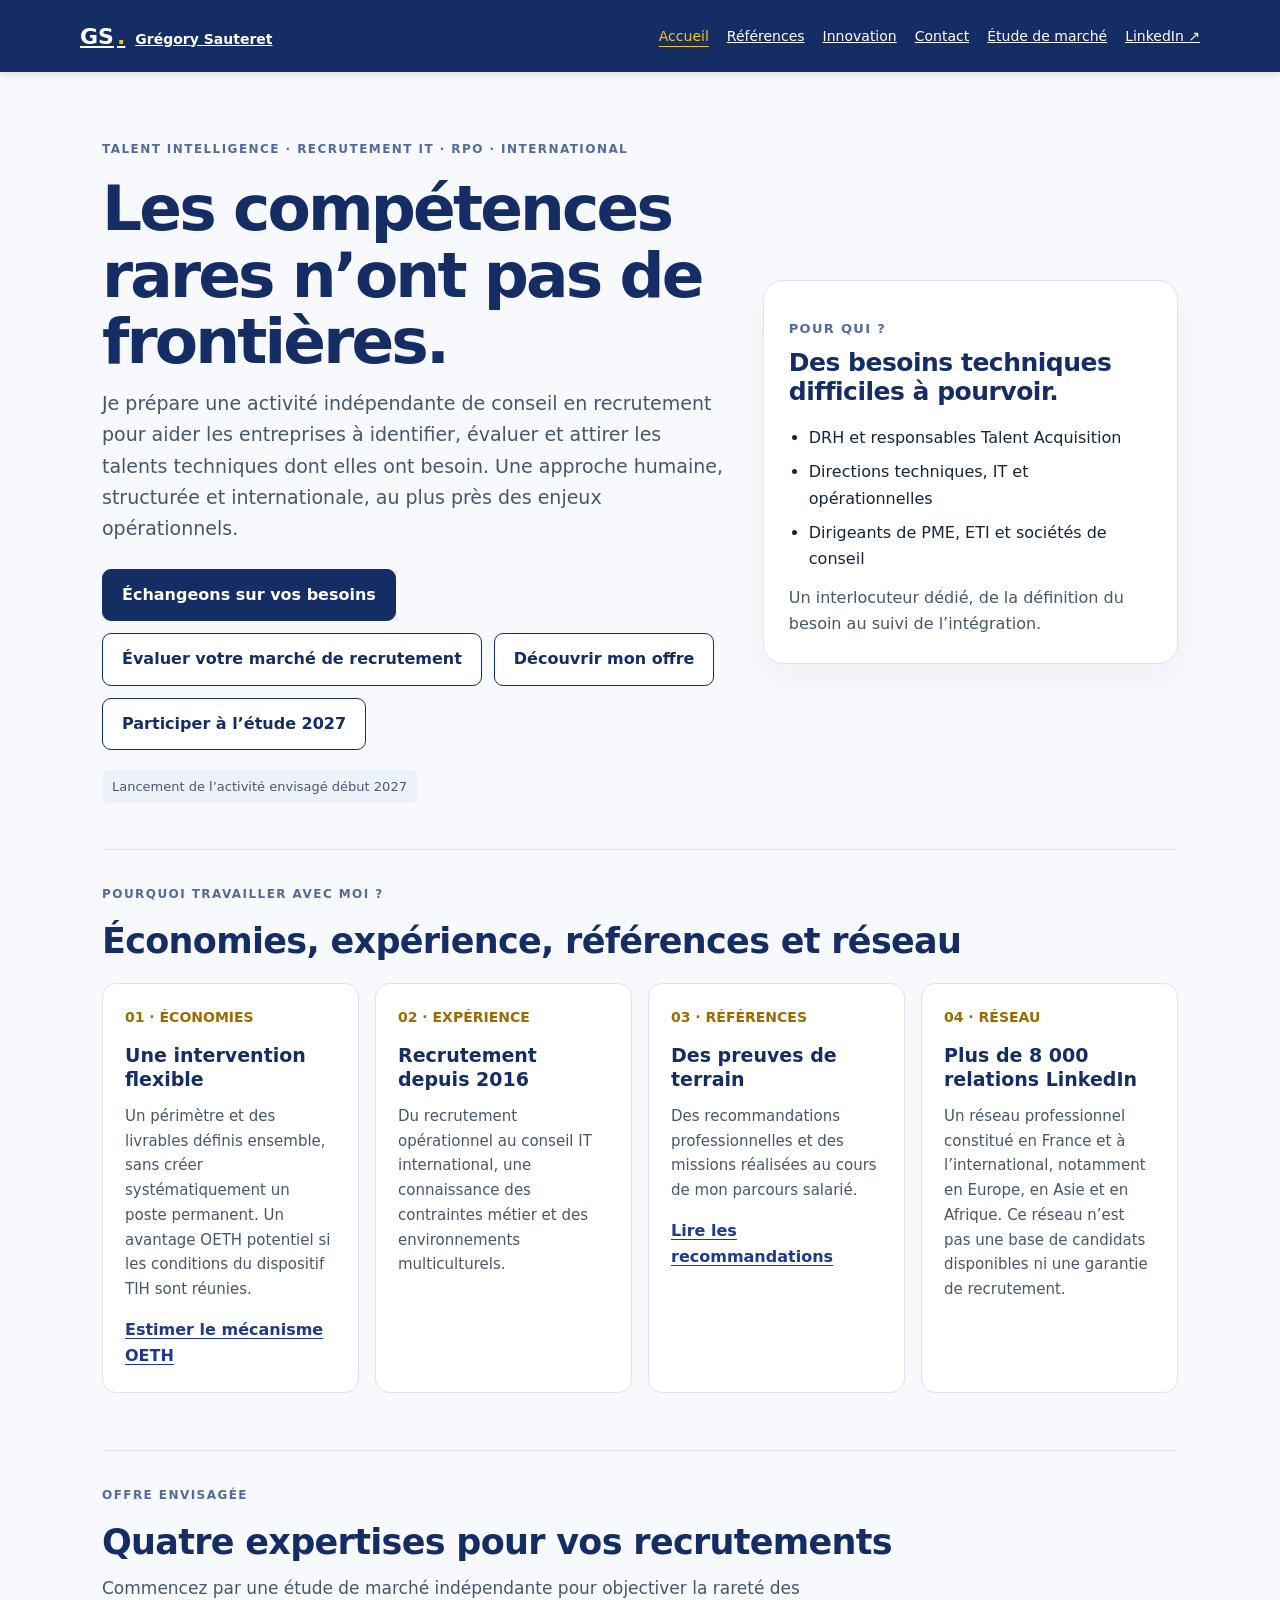
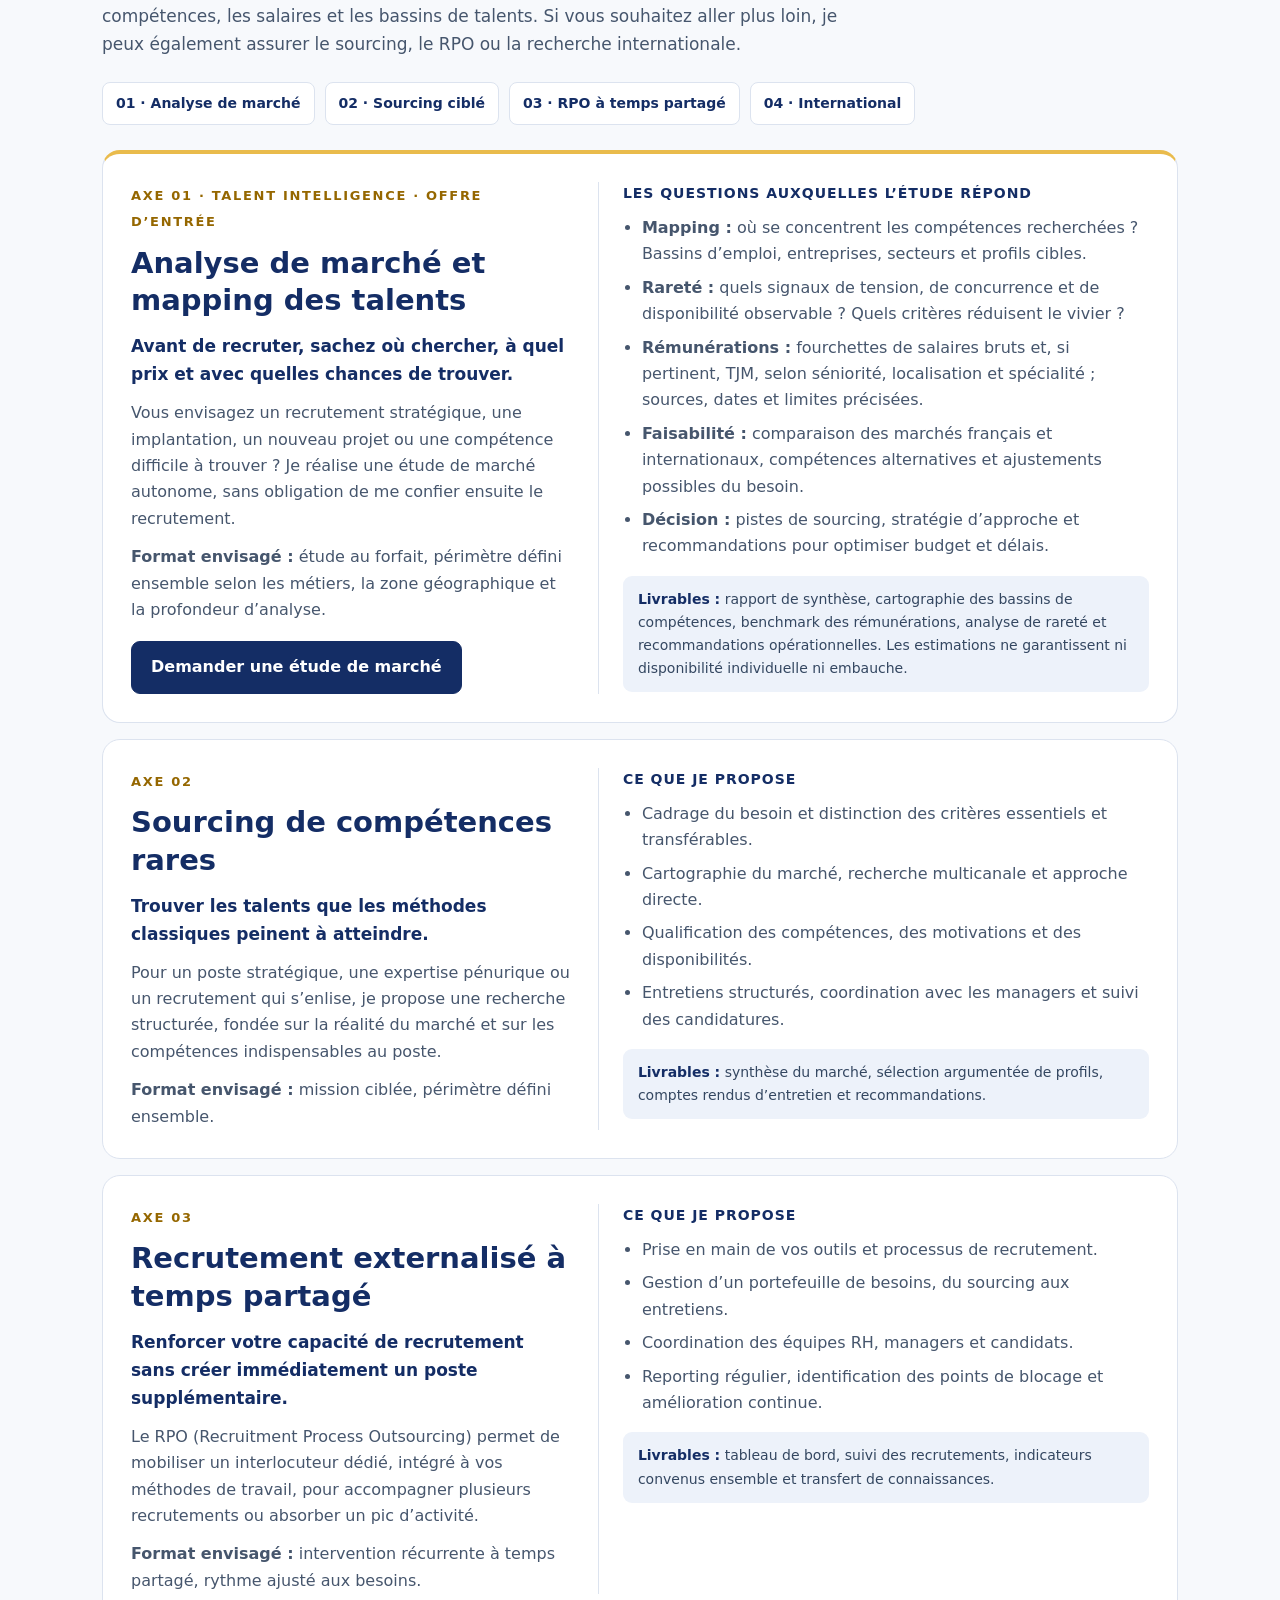
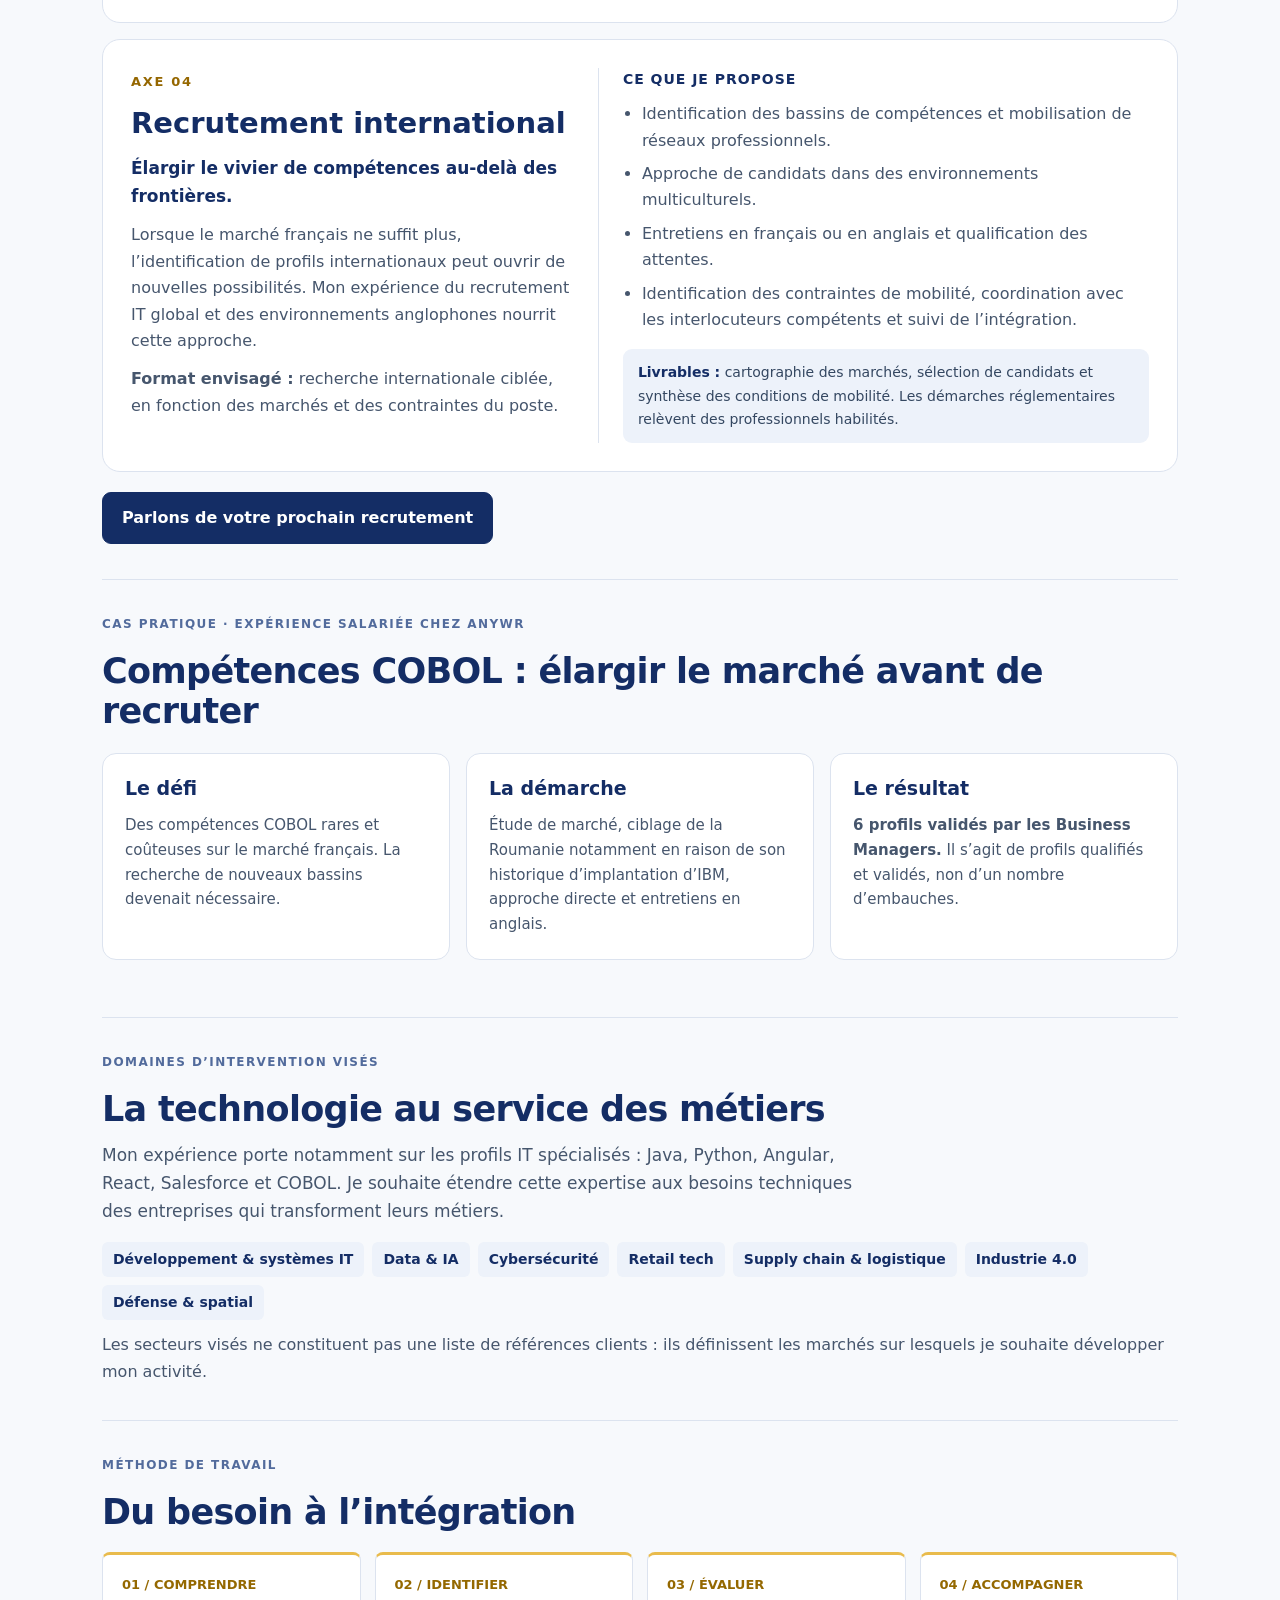
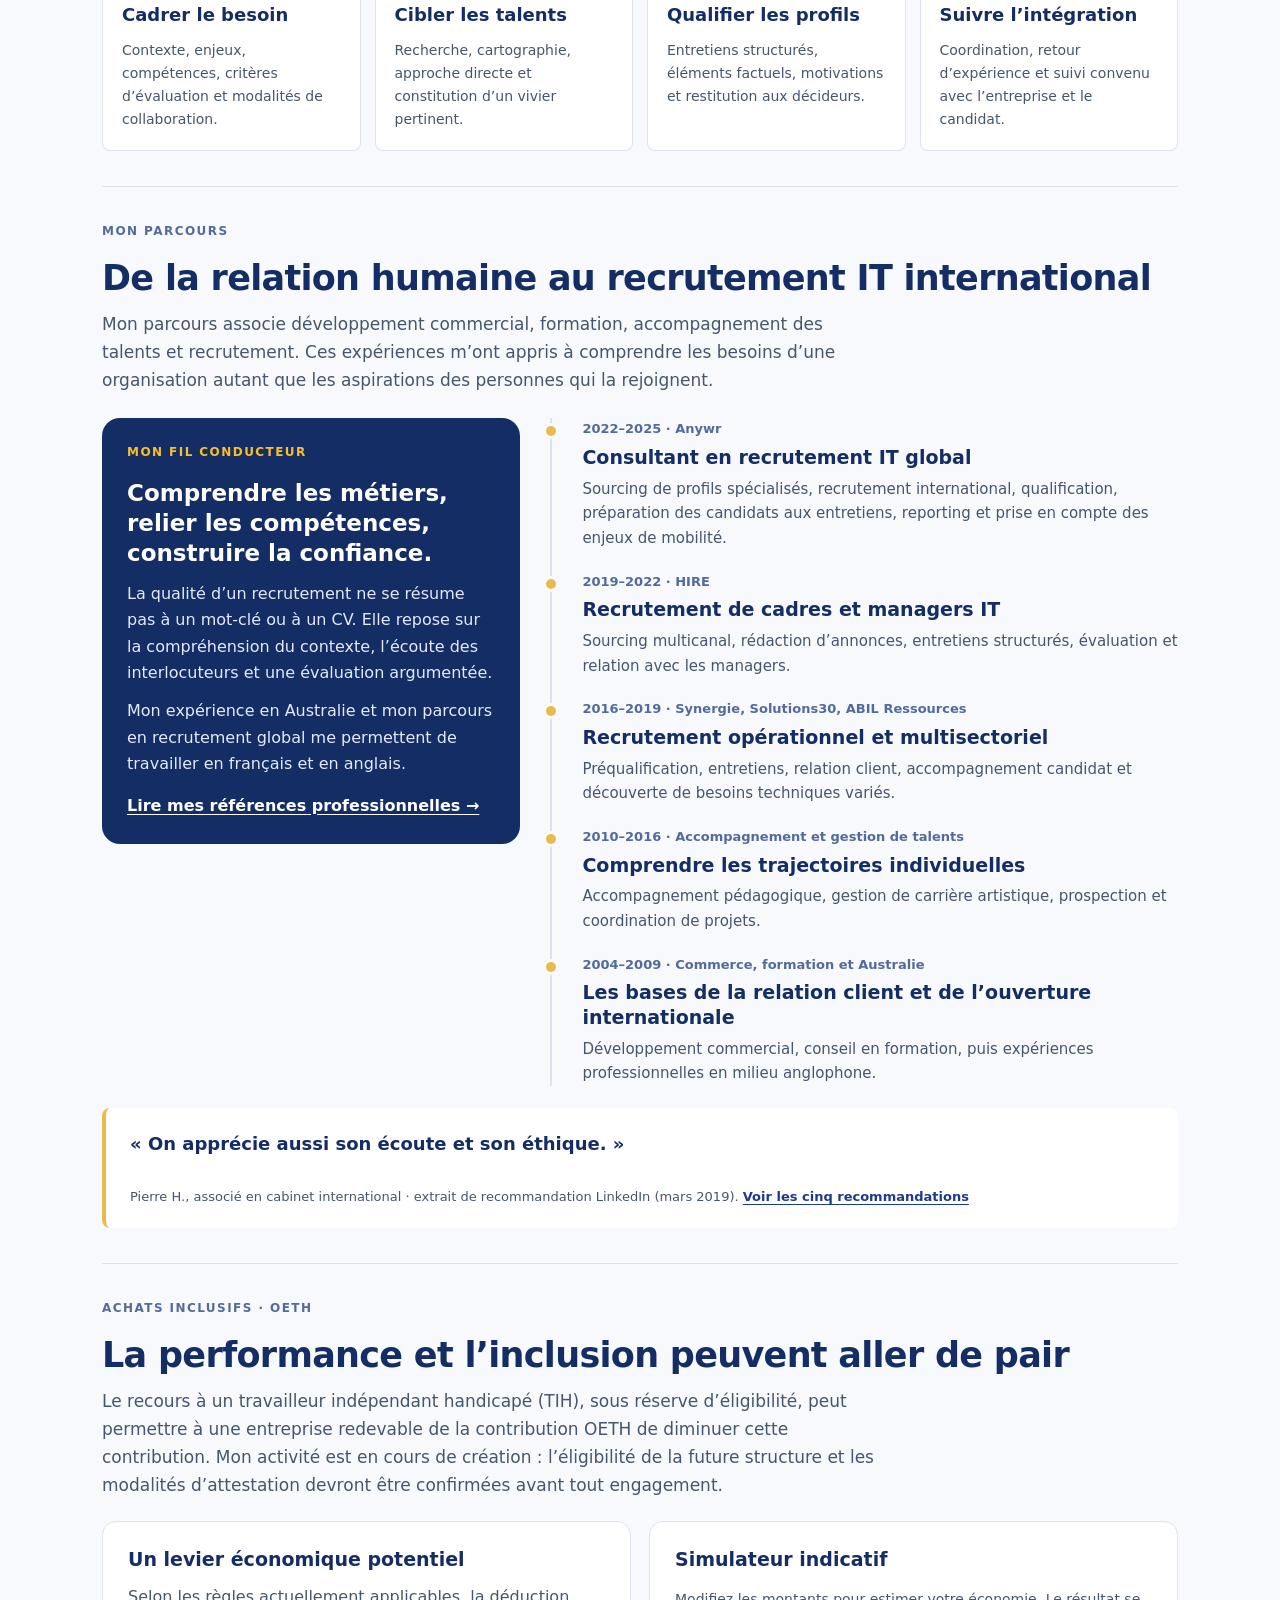
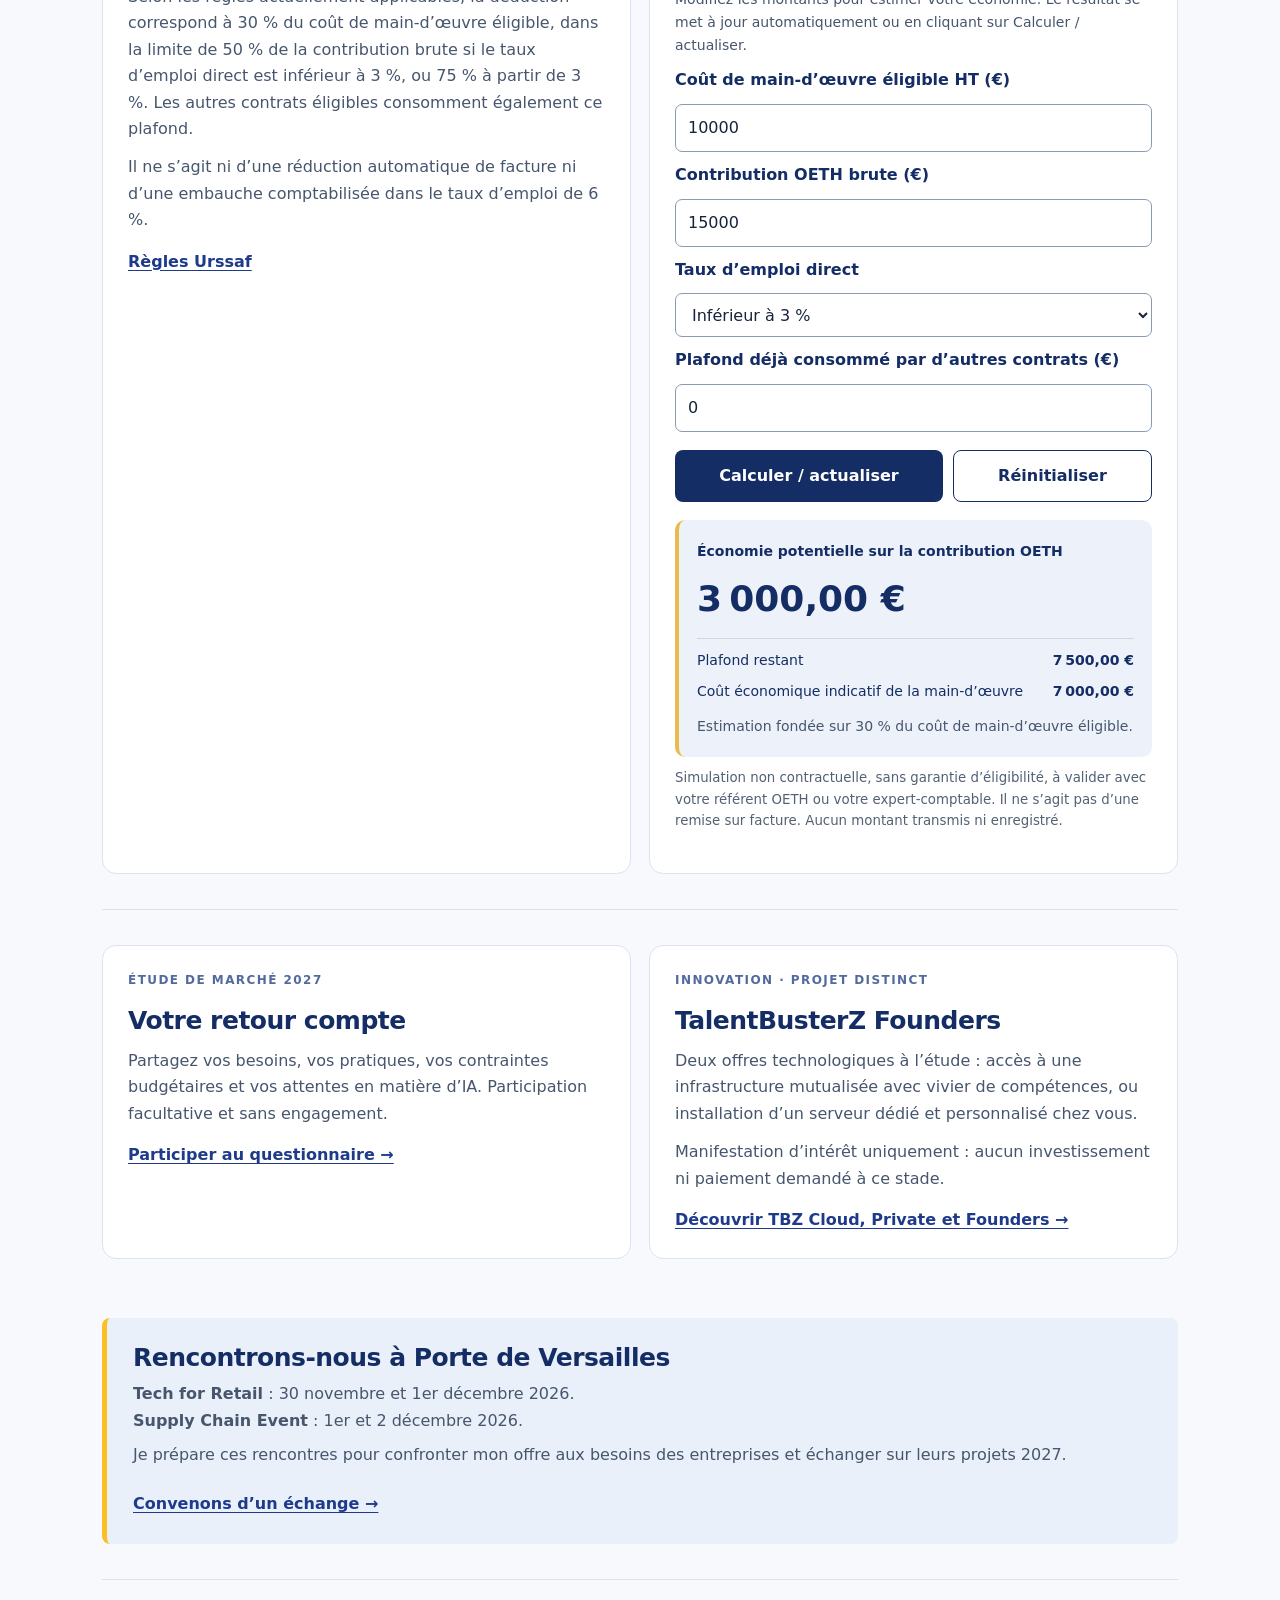
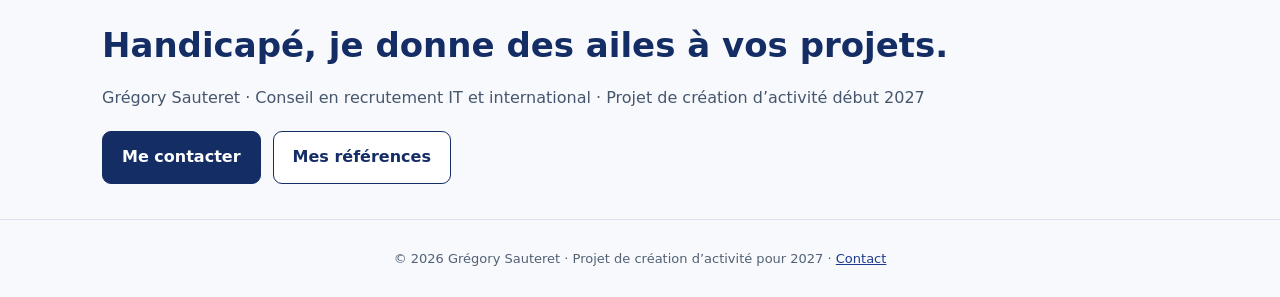
==== commit 6beae589: "Add files via upload" ====
--- a/index.html
+++ b/index.html
@@ -14,7 +14,7 @@
 <section class="section" id="cas-pratique"><p class="eyebrow">Cas pratique · Expérience salariée chez Anywr</p><h2>Compétences COBOL : élargir le marché avant de recruter</h2><div class="proof-grid case-grid"><article class="service"><h3>Le défi</h3><p>Des compétences COBOL rares et coûteuses sur le marché français. La recherche de nouveaux bassins devenait nécessaire.</p></article><article class="service"><h3>La démarche</h3><p>Étude de marché, ciblage de la Roumanie notamment en raison de son historique d’implantation d’IBM, approche directe et entretiens en anglais.</p></article><article class="service"><h3>Le résultat</h3><p><strong>6 profils validés par les Business Managers.</strong> Il s’agit de profils qualifiés et validés, non d’un nombre d’embauches.</p></article></div></section><section class="section"><p class="eyebrow">Domaines d’intervention visés</p><h2>La technologie au service des métiers</h2><p class="section-intro">Mon expérience porte notamment sur les profils IT spécialisés : Java, Python, Angular, React, Salesforce et COBOL. Je souhaite étendre cette expertise aux besoins techniques des entreprises qui transforment leurs métiers.</p><div class="sector-list"><span>Développement &amp; systèmes IT</span><span>Data &amp; IA</span><span>Cybersécurité</span><span>Retail tech</span><span>Supply chain &amp; logistique</span><span>Industrie 4.0</span><span>Défense &amp; spatial</span></div><p>Les secteurs visés ne constituent pas une liste de références clients : ils définissent les marchés sur lesquels je souhaite développer mon activité.</p></section>
 <section class="section"><p class="eyebrow">Méthode de travail</p><h2>Du besoin à l’intégration</h2><div class="steps"><article class="step"><b>01 / COMPRENDRE</b><h3>Cadrer le besoin</h3><p>Contexte, enjeux, compétences, critères d’évaluation et modalités de collaboration.</p></article><article class="step"><b>02 / IDENTIFIER</b><h3>Cibler les talents</h3><p>Recherche, cartographie, approche directe et constitution d’un vivier pertinent.</p></article><article class="step"><b>03 / ÉVALUER</b><h3>Qualifier les profils</h3><p>Entretiens structurés, éléments factuels, motivations et restitution aux décideurs.</p></article><article class="step"><b>04 / ACCOMPAGNER</b><h3>Suivre l’intégration</h3><p>Coordination, retour d’expérience et suivi convenu avec l’entreprise et le candidat.</p></article></div></section>
 <section class="section" id="parcours"><p class="eyebrow">Mon parcours</p><h2>De la relation humaine au recrutement IT international</h2><p class="section-intro">Mon parcours associe développement commercial, formation, accompagnement des talents et recrutement. Ces expériences m’ont appris à comprendre les besoins d’une organisation autant que les aspirations des personnes qui la rejoignent.</p><div class="career"><aside class="career-aside"><p class="eyebrow">Mon fil conducteur</p><h3>Comprendre les métiers, relier les compétences, construire la confiance.</h3><p>La qualité d’un recrutement ne se résume pas à un mot-clé ou à un CV. Elle repose sur la compréhension du contexte, l’écoute des interlocuteurs et une évaluation argumentée.</p><p>Mon expérience en Australie et mon parcours en recrutement global me permettent de travailler en français et en anglais.</p><a class="inline-link" href="references.html">Lire mes références professionnelles →</a></aside><div class="timeline"><article class="milestone"><p class="date">2022–2025 · Anywr</p><h3>Consultant en recrutement IT global</h3><p>Sourcing de profils spécialisés, recrutement international, qualification, préparation des candidats aux entretiens, reporting et prise en compte des enjeux de mobilité.</p></article><article class="milestone"><p class="date">2019–2022 · HIRE</p><h3>Recrutement de cadres et managers IT</h3><p>Sourcing multicanal, rédaction d’annonces, entretiens structurés, évaluation et relation avec les managers.</p></article><article class="milestone"><p class="date">2016–2019 · Synergie, Solutions30, ABIL Ressources</p><h3>Recrutement opérationnel et multisectoriel</h3><p>Préqualification, entretiens, relation client, accompagnement candidat et découverte de besoins techniques variés.</p></article><article class="milestone"><p class="date">2010–2016 · Accompagnement et gestion de talents</p><h3>Comprendre les trajectoires individuelles</h3><p>Accompagnement pédagogique, gestion de carrière artistique, prospection et coordination de projets.</p></article><article class="milestone"><p class="date">2004–2009 · Commerce, formation et Australie</p><h3>Les bases de la relation client et de l’ouverture internationale</h3><p>Développement commercial, conseil en formation, puis expériences professionnelles en milieu anglophone.</p></article></div></div><div class="quote-card"><blockquote>« On apprécie aussi son écoute et son éthique. »</blockquote><p>Pierre H., associé en cabinet international · extrait de recommandation LinkedIn (mars 2019). <a class="inline-link" href="references.html">Voir les cinq recommandations</a></p></div></section>
-<section class="section" id="tih"><p class="eyebrow">Achats inclusifs · OETH</p><h2>La performance et l’inclusion peuvent aller de pair</h2><p class="section-intro">Le recours à un travailleur indépendant handicapé (TIH), sous réserve d’éligibilité, peut permettre à une entreprise redevable de la contribution OETH de diminuer cette contribution. Mon activité est en cours de création : l’éligibilité de la future structure et les modalités d’attestation devront être confirmées avant tout engagement.</p><div class="split" style="margin-top:22px"><article><h3>Un levier économique potentiel</h3><p>Selon les règles actuellement applicables, la déduction correspond à 30 % du coût de main-d’œuvre éligible, dans la limite de 50 % de la contribution brute si le taux d’emploi direct est inférieur à 3 %, ou 75 % à partir de 3 %. Les autres contrats éligibles consomment également ce plafond.</p><p>Il ne s’agit ni d’une réduction automatique de facture ni d’une embauche comptabilisée dans le taux d’emploi de 6 %.</p><a class="inline-link" href="https://www.urssaf.fr/accueil/employeur/cotisations/liste-cotisations/contribution-annuelle-oeth.html" rel="noopener noreferrer" target="_blank">Règles Urssaf</a></article><article><h3>Simulateur indicatif</h3><form class="v3-form" id="oeth-calc"><label for="oeth-cost">Coût de main-d’œuvre éligible HT (€)</label><input id="oeth-cost" min="0" required="" step="any" type="number" value="10000"/><label for="oeth-base">Contribution OETH brute (€)</label><input id="oeth-base" min="0" required="" step="any" type="number" value="15000"/><label for="oeth-rate">Taux d’emploi direct</label><select id="oeth-rate"><option value="0.5">Inférieur à 3 %</option><option value="0.75">Égal ou supérieur à 3 %</option></select><label for="oeth-used">Plafond déjà consommé par d’autres contrats (€)</label><input id="oeth-used" min="0" required="" step="any" type="number" value="0"/><output aria-live="polite" class="v3-result" id="oeth-result">Déduction potentielle : 3 000 €</output><small>Simulation non contractuelle, sans garantie d’éligibilité, à valider avec votre référent OETH ou votre expert-comptable. Aucun montant transmis ni enregistré.</small></form></article></div></section><section class="section split"><article><p class="eyebrow">Étude de marché 2027</p><h2>Votre retour compte</h2><p>Partagez vos besoins, vos pratiques, vos contraintes budgétaires et vos attentes en matière d’IA. Participation facultative et sans engagement.</p><a class="inline-link" href="questionnaire.html">Participer au questionnaire →</a></article><article><p class="eyebrow">Innovation · Projet distinct</p><h2>TalentBusterZ Founders</h2><p>Deux offres technologiques à l’étude : accès à une infrastructure mutualisée avec vivier de compétences, ou installation d’un serveur dédié et personnalisé chez vous.</p><p>Manifestation d’intérêt uniquement : aucun investissement ni paiement demandé à ce stade.</p><a class="inline-link" href="talentbusterz.html#founders">Découvrir TBZ Cloud, Private et Founders →</a></article></section>
+<section class="section" id="tih"><p class="eyebrow">Achats inclusifs · OETH</p><h2>La performance et l’inclusion peuvent aller de pair</h2><p class="section-intro">Le recours à un travailleur indépendant handicapé (TIH), sous réserve d’éligibilité, peut permettre à une entreprise redevable de la contribution OETH de diminuer cette contribution. Mon activité est en cours de création : l’éligibilité de la future structure et les modalités d’attestation devront être confirmées avant tout engagement.</p><div class="split" style="margin-top:22px"><article><h3>Un levier économique potentiel</h3><p>Selon les règles actuellement applicables, la déduction correspond à 30 % du coût de main-d’œuvre éligible, dans la limite de 50 % de la contribution brute si le taux d’emploi direct est inférieur à 3 %, ou 75 % à partir de 3 %. Les autres contrats éligibles consomment également ce plafond.</p><p>Il ne s’agit ni d’une réduction automatique de facture ni d’une embauche comptabilisée dans le taux d’emploi de 6 %.</p><a class="inline-link" href="https://www.urssaf.fr/accueil/employeur/cotisations/liste-cotisations/contribution-annuelle-oeth.html" rel="noopener noreferrer" target="_blank">Règles Urssaf</a></article><article><h3>Simulateur indicatif</h3><form class="v3-form" id="oeth-calc"><p class="calc-hint">Modifiez les montants pour estimer votre économie. Le résultat se met à jour automatiquement ou en cliquant sur Calculer / actualiser.</p><label for="oeth-cost">Coût de main-d’œuvre éligible HT (€)</label><input id="oeth-cost" type="number" min="0" step="any" inputmode="decimal" value="10000" required><label for="oeth-base">Contribution OETH brute (€)</label><input id="oeth-base" type="number" min="0" step="any" inputmode="decimal" value="15000" required><label for="oeth-rate">Taux d’emploi direct</label><select id="oeth-rate"><option value="0.5">Inférieur à 3 %</option><option value="0.75">Égal ou supérieur à 3 %</option></select><label for="oeth-used">Plafond déjà consommé par d’autres contrats (€)</label><input id="oeth-used" type="number" min="0" step="any" inputmode="decimal" value="0" required><div class="calc-buttons"><button type="submit" class="v3-cta">Calculer / actualiser</button><button type="reset" class="v5-secondary">Réinitialiser</button></div><div class="v5-calc-result" aria-live="polite" aria-atomic="true"><span>Économie potentielle sur la contribution OETH</span><output id="oeth-result" for="oeth-cost oeth-base oeth-rate oeth-used">—</output><div class="calc-breakdown"><span>Plafond restant</span><strong id="oeth-remaining">—</strong><span>Coût économique indicatif de la main-d’œuvre</span><strong id="oeth-net">—</strong></div><p id="oeth-note" class="calc-hint"></p></div><small>Simulation non contractuelle, sans garantie d’éligibilité, à valider avec votre référent OETH ou votre expert-comptable. Il ne s’agit pas d’une remise sur facture. Aucun montant transmis ni enregistré.</small><noscript><p>Activez JavaScript pour utiliser ce simulateur.</p></noscript></form></article></div></section><section class="section split"><article><p class="eyebrow">Étude de marché 2027</p><h2>Votre retour compte</h2><p>Partagez vos besoins, vos pratiques, vos contraintes budgétaires et vos attentes en matière d’IA. Participation facultative et sans engagement.</p><a class="inline-link" href="questionnaire.html">Participer au questionnaire →</a></article><article><p class="eyebrow">Innovation · Projet distinct</p><h2>TalentBusterZ Founders</h2><p>Deux offres technologiques à l’étude : accès à une infrastructure mutualisée avec vivier de compétences, ou installation d’un serveur dédié et personnalisé chez vous.</p><p>Manifestation d’intérêt uniquement : aucun investissement ni paiement demandé à ce stade.</p><a class="inline-link" href="talentbusterz.html#founders">Découvrir TBZ Cloud, Private et Founders →</a></article></section>
 <section class="event"><h2>Rencontrons-nous à Porte de Versailles</h2><p><strong>Tech for Retail</strong> : 30 novembre et 1er décembre 2026.<br/><strong>Supply Chain Event</strong> : 1er et 2 décembre 2026.</p><p>Je prépare ces rencontres pour confronter mon offre aux besoins des entreprises et échanger sur leurs projets 2027.</p><a class="inline-link" href="contact.html">Convenons d’un échange →</a></section>
 <section class="section closing"><p class="signature">Handicapé, je donne des ailes à vos projets.</p><p>Grégory Sauteret · Conseil en recrutement IT et international · Projet de création d’activité début 2027</p><div class="buttons"><a class="button" href="contact.html">Me contacter</a><a class="button secondary" href="references.html">Mes références</a></div></section>
-</main><footer>© 2026 Grégory Sauteret · Projet de création d’activité pour 2027 · <a href="contact.html">Contact</a></footer><script>(()=>{const f=document.getElementById('oeth-calc'),out=document.getElementById('oeth-result');const fmt=n=>n.toLocaleString('fr-FR',{style:'currency',currency:'EUR',maximumFractionDigits:2});function update(){if(!f.checkValidity()){out.textContent='Renseignez des montants valides.';return}const n=id=>Number(document.getElementById(id).value);const gain=Math.min(n('oeth-cost')*.3,Math.max(0,n('oeth-base')*n('oeth-rate')-n('oeth-used')));out.textContent='Déduction potentielle : '+fmt(gain)+' · Coût économique indicatif de la main-d’œuvre : '+fmt(n('oeth-cost')-gain)}f.addEventListener('input',update);f.addEventListener('submit',e=>e.preventDefault());update()})();</script></body></html>+</main><footer>© 2026 Grégory Sauteret · Projet de création d’activité pour 2027 · <a href="contact.html">Contact</a></footer><script>(()=>{const f=document.getElementById('oeth-calc');if(!f)return;const $=id=>document.getElementById(id),out=$('oeth-result'),remaining=$('oeth-remaining'),net=$('oeth-net'),note=$('oeth-note');const fmt=n=>new Intl.NumberFormat('fr-FR',{style:'currency',currency:'EUR'}).format(n);function update(){const vals=['oeth-cost','oeth-base','oeth-used'].map(id=>$(id).valueAsNumber);if(!f.checkValidity()||vals.some(v=>!Number.isFinite(v)||v<0)){out.textContent=remaining.textContent=net.textContent='—';note.textContent='Renseignez des montants valides, positifs ou nuls.';return}const [cost,base,used]=vals,rate=Number($('oeth-rate').value),cap=Math.max(0,base*rate-used),gain=Math.min(cost*.3,cap);out.textContent=fmt(gain);remaining.textContent=fmt(cap);net.textContent=fmt(cost-gain);note.textContent=cap<cost*.3?'La déduction est limitée par le plafond OETH restant.':'Estimation fondée sur 30 % du coût de main-d’œuvre éligible.'}f.addEventListener('input',update);f.addEventListener('change',update);f.addEventListener('submit',e=>{e.preventDefault();update()});f.addEventListener('reset',()=>setTimeout(update,0));update()})();</script></body></html>
--- a/site.css
+++ b/site.css
@@ -13,3 +13,6 @@
 
 /* V4 — offre d’entrée, TBZ Cloud et Private */
 .v4-entry{border-top:4px solid #e9bb4c!important;scroll-margin-top:150px!important}.v4-entry .button{margin-top:18px}.v4-offers{display:grid;grid-template-columns:repeat(2,minmax(0,1fr));gap:18px;margin:24px 0}.v4-product{min-width:0;background:#fff;border:1px solid #dce3ef;border-top:4px solid #e9bb4c;border-radius:12px;padding:22px;color:#15243a}.v4-product h3{font-size:26px;color:#142d65}.v4-product li{margin:8px 0;color:#344761}.v4-product ul{padding-left:20px}.v4-promise{font-weight:700;color:#142d65}.v4-crowd{padding:24px;background:#edf2fa;border-radius:14px;margin-top:24px;color:#15243a}.v4-note{font-size:14px;color:#46566d}.v3-form #contact-fields [hidden]{display:none!important}.v3-form #contact-fields label{display:block;margin-top:12px}.v3-form #crowdfunding-interest{scroll-margin-top:150px;border-top:1px solid #dce3ef;margin-top:16px;padding-top:12px}@media(max-width:760px){.v4-offers{grid-template-columns:1fr}.v4-product,.v4-crowd{padding:16px}.v4-entry,.v3-form #crowdfunding-interest{scroll-margin-top:20px!important}}
+
+/* V5 — calcul et questionnaire accessibles */
+.calc-hint{font-size:14px;color:#46566d;margin:0}.calc-buttons,.survey-buttons{display:flex;gap:10px;flex-wrap:wrap;margin:8px 0}.v5-secondary{border:1px solid #142d65!important;background:#fff;color:#142d65!important;padding:12px 16px;border-radius:8px;font-weight:700;cursor:pointer}.v5-secondary:hover{background:#edf2fa}.calc-buttons button,.survey-buttons button{min-height:44px;flex:1 1 auto}.v5-calc-result{padding:18px;background:#edf2fa;border-left:4px solid #e9bb4c;border-radius:10px;color:#142d65;overflow-wrap:anywhere}.v5-calc-result>span{font-size:14px;font-weight:650}.v5-calc-result output{display:block;font-size:clamp(26px,4vw,36px);font-weight:800;margin:4px 0 10px}.calc-breakdown{display:grid;grid-template-columns:minmax(0,1fr) auto;gap:8px 12px;font-size:14px;border-top:1px solid #cbd6e7;padding-top:10px;margin-bottom:12px}.calc-breakdown strong{text-align:right}.v5-progress{scroll-margin-top:155px;background:white;border:1px solid #dce3ef;border-radius:12px;padding:16px 20px;margin-top:24px}.v5-progress[hidden],.survey-buttons [hidden]{display:none!important}.progress-line{display:flex;justify-content:space-between;gap:10px;flex-wrap:wrap;color:#142d65;font-size:14px}.v5-progress progress{display:block;width:100%;height:9px;margin-top:12px;accent-color:#142d65}.survey-buttons{justify-content:flex-end}.survey-buttons button{flex:0 1 auto;min-width:130px}#survey fieldset{padding:24px 30px}#survey fieldset legend{font-size:18px}#survey fieldset .choice{padding:8px 4px}#survey input[type=checkbox]{width:18px;height:18px}#survey label[for=email]{font-weight:800}@media(max-width:700px){.v5-progress{scroll-margin-top:20px;padding:14px}#survey fieldset{padding:16px}.survey-buttons button{flex:1 1 auto}.calc-breakdown{grid-template-columns:minmax(0,1fr) auto}}
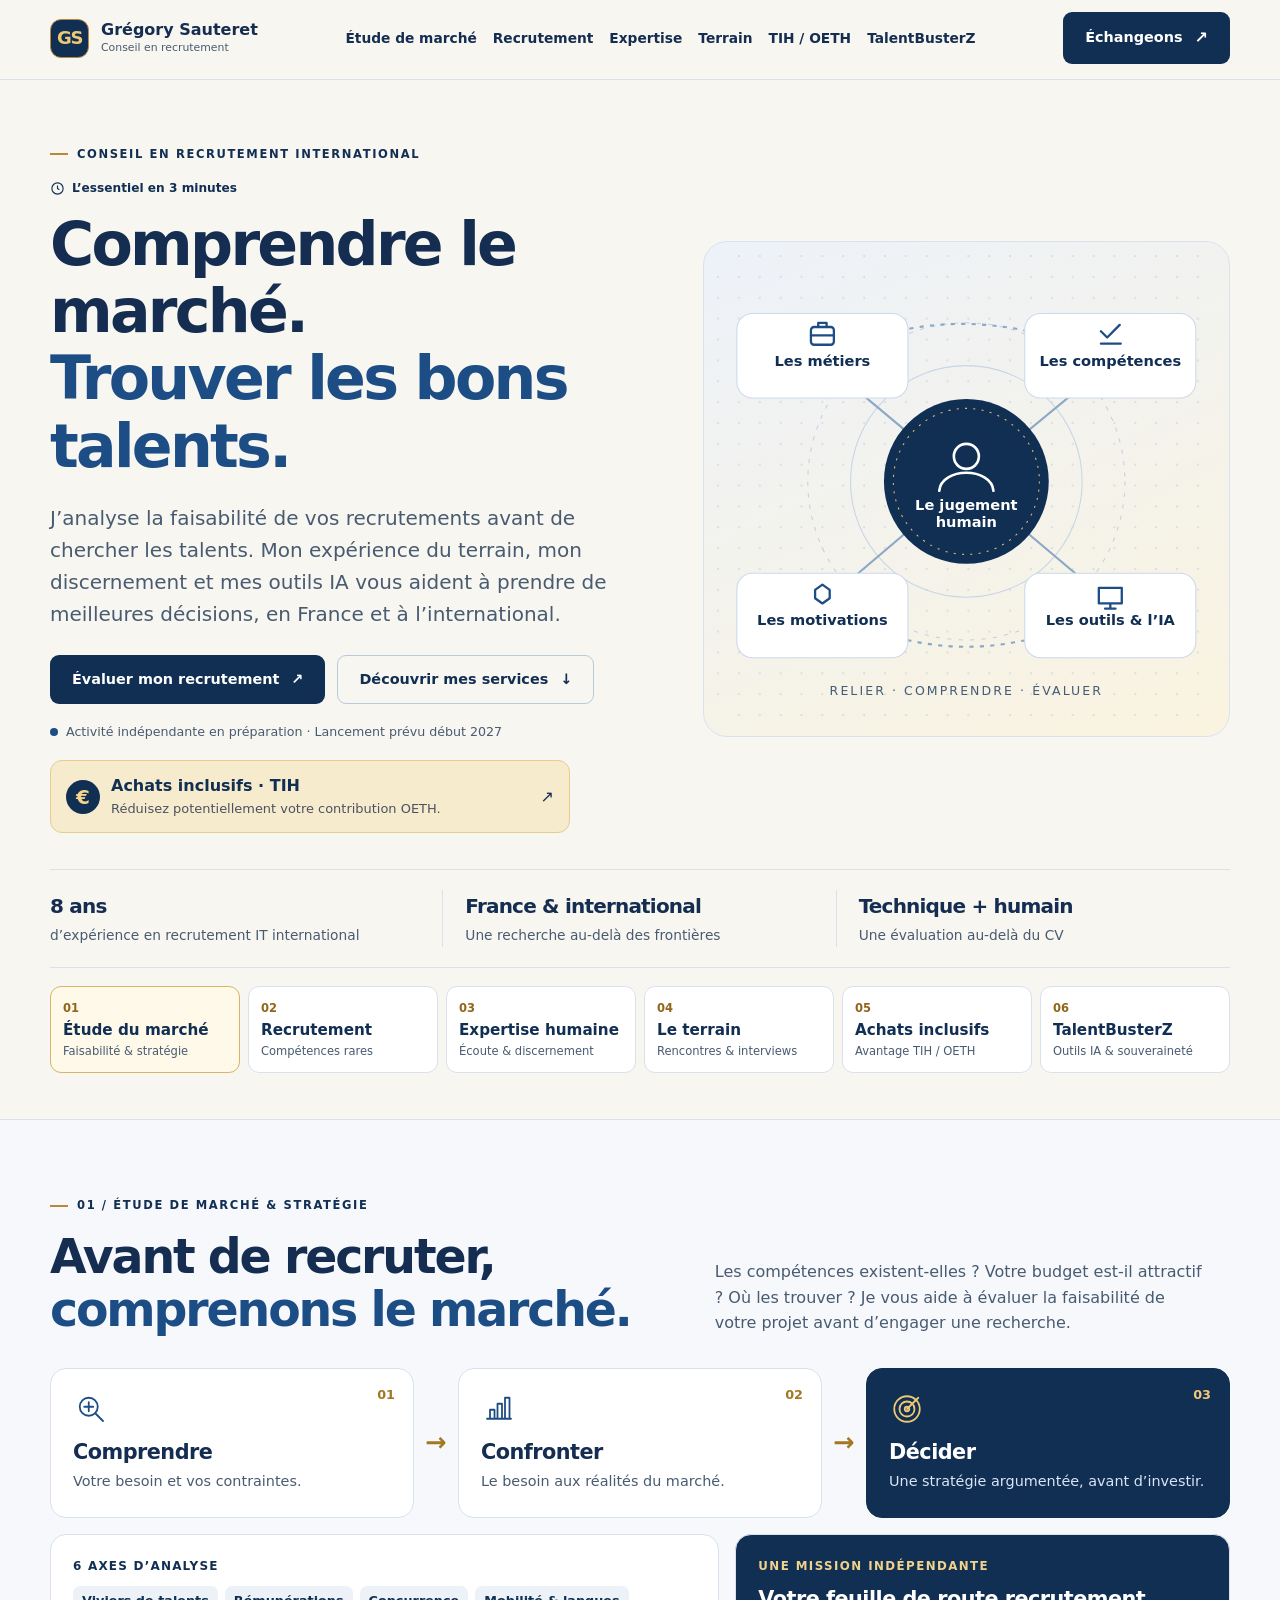
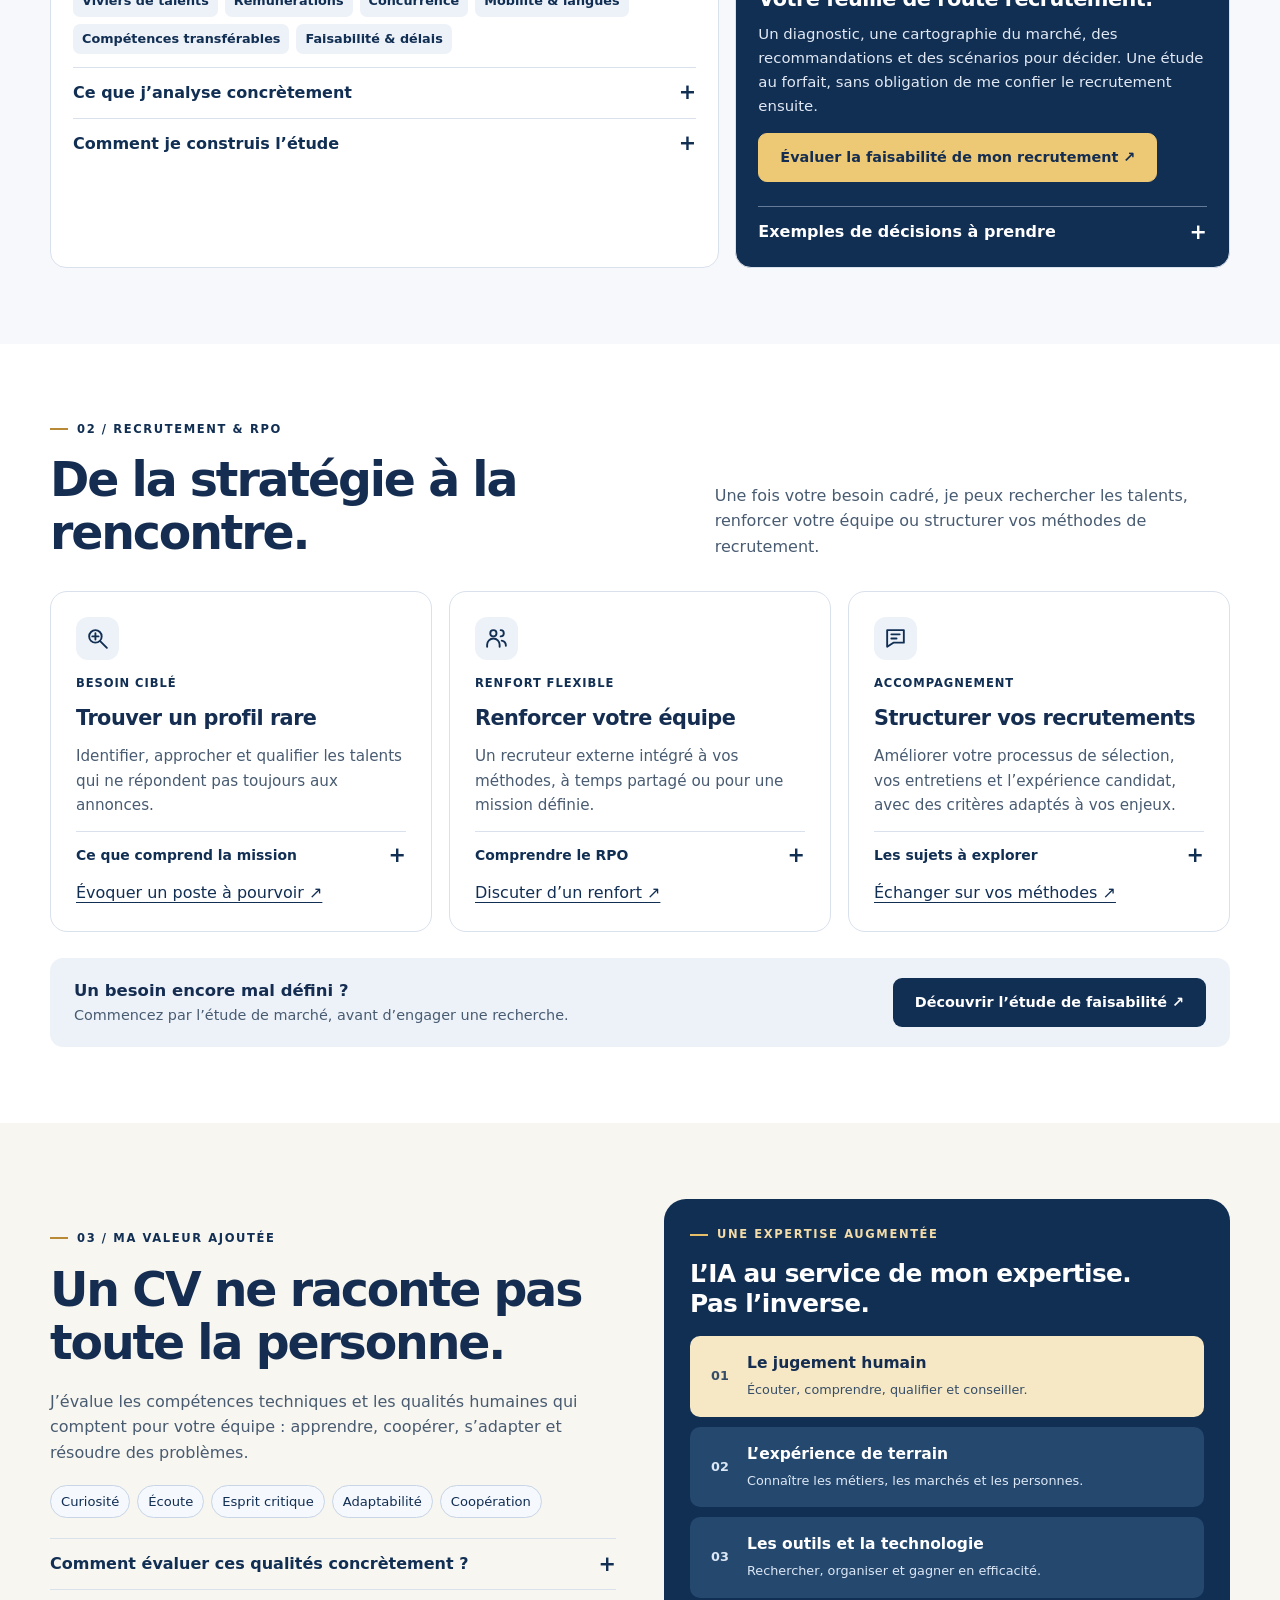
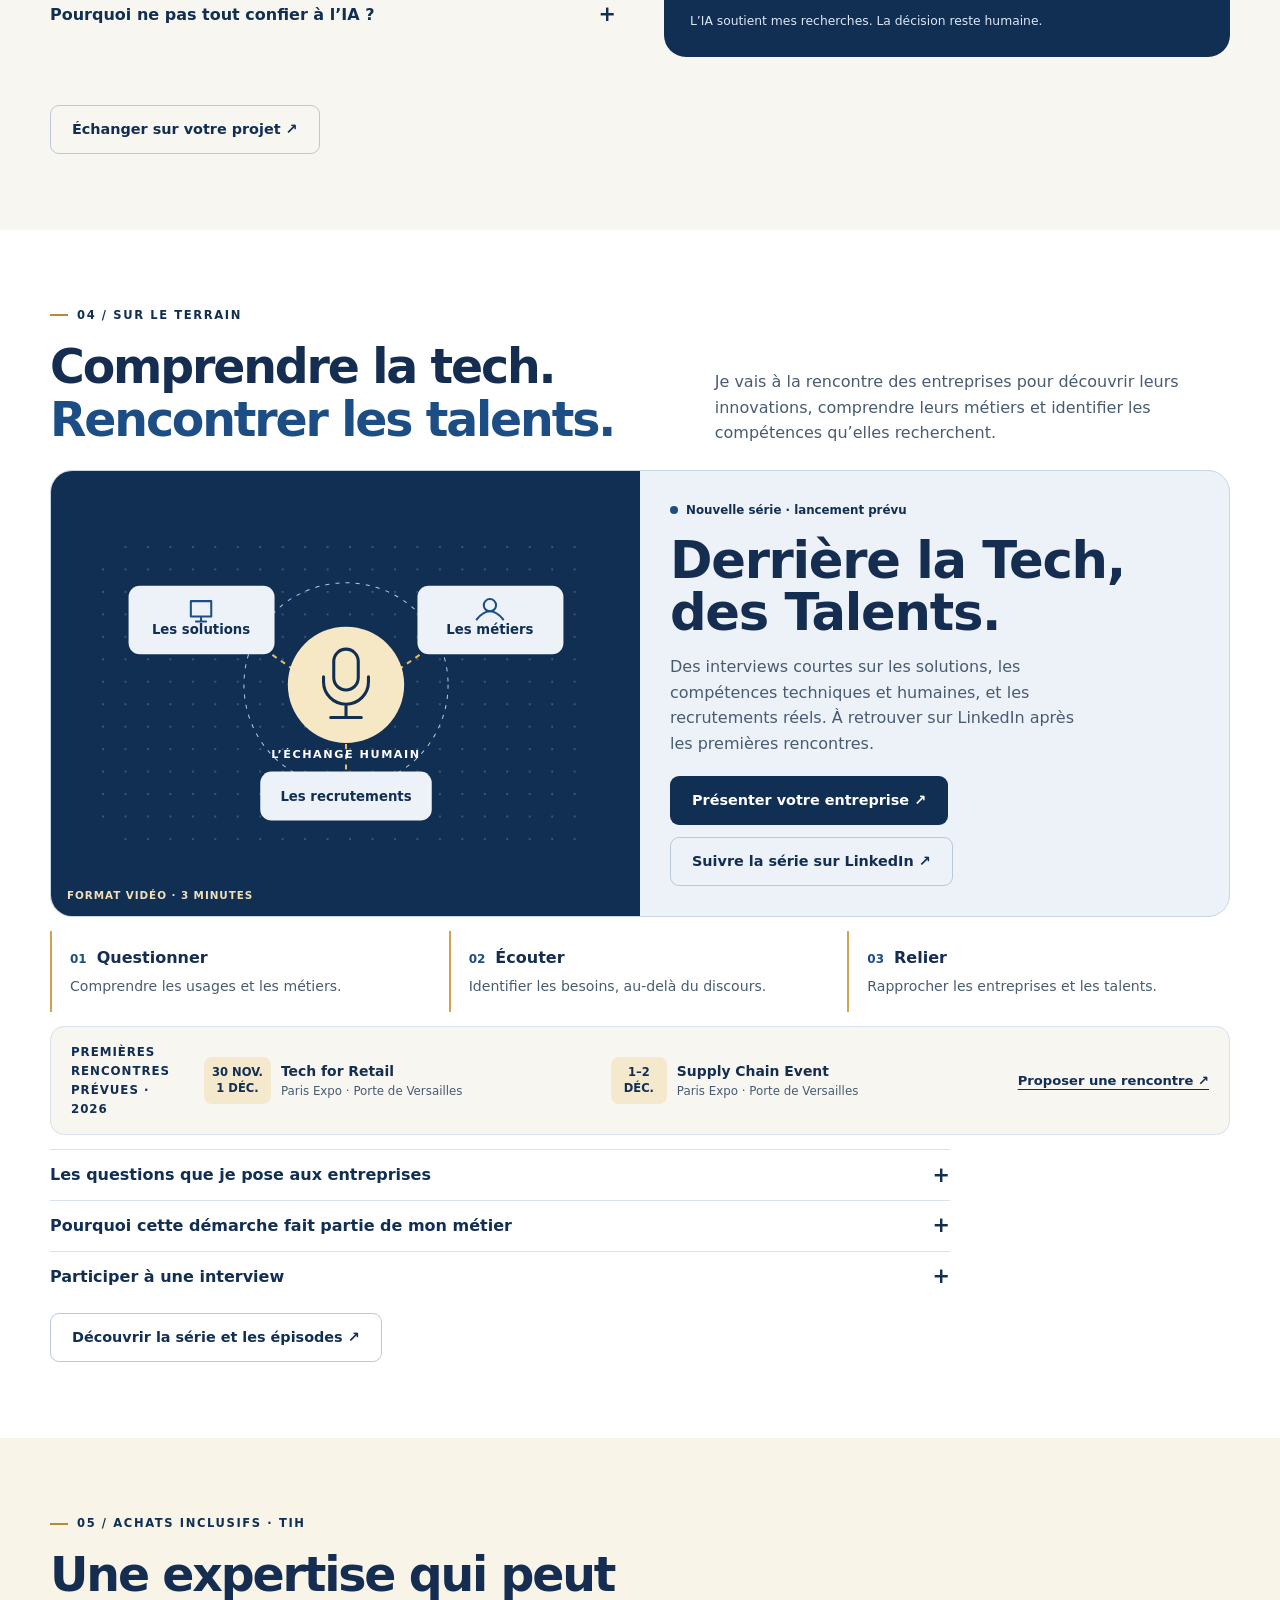
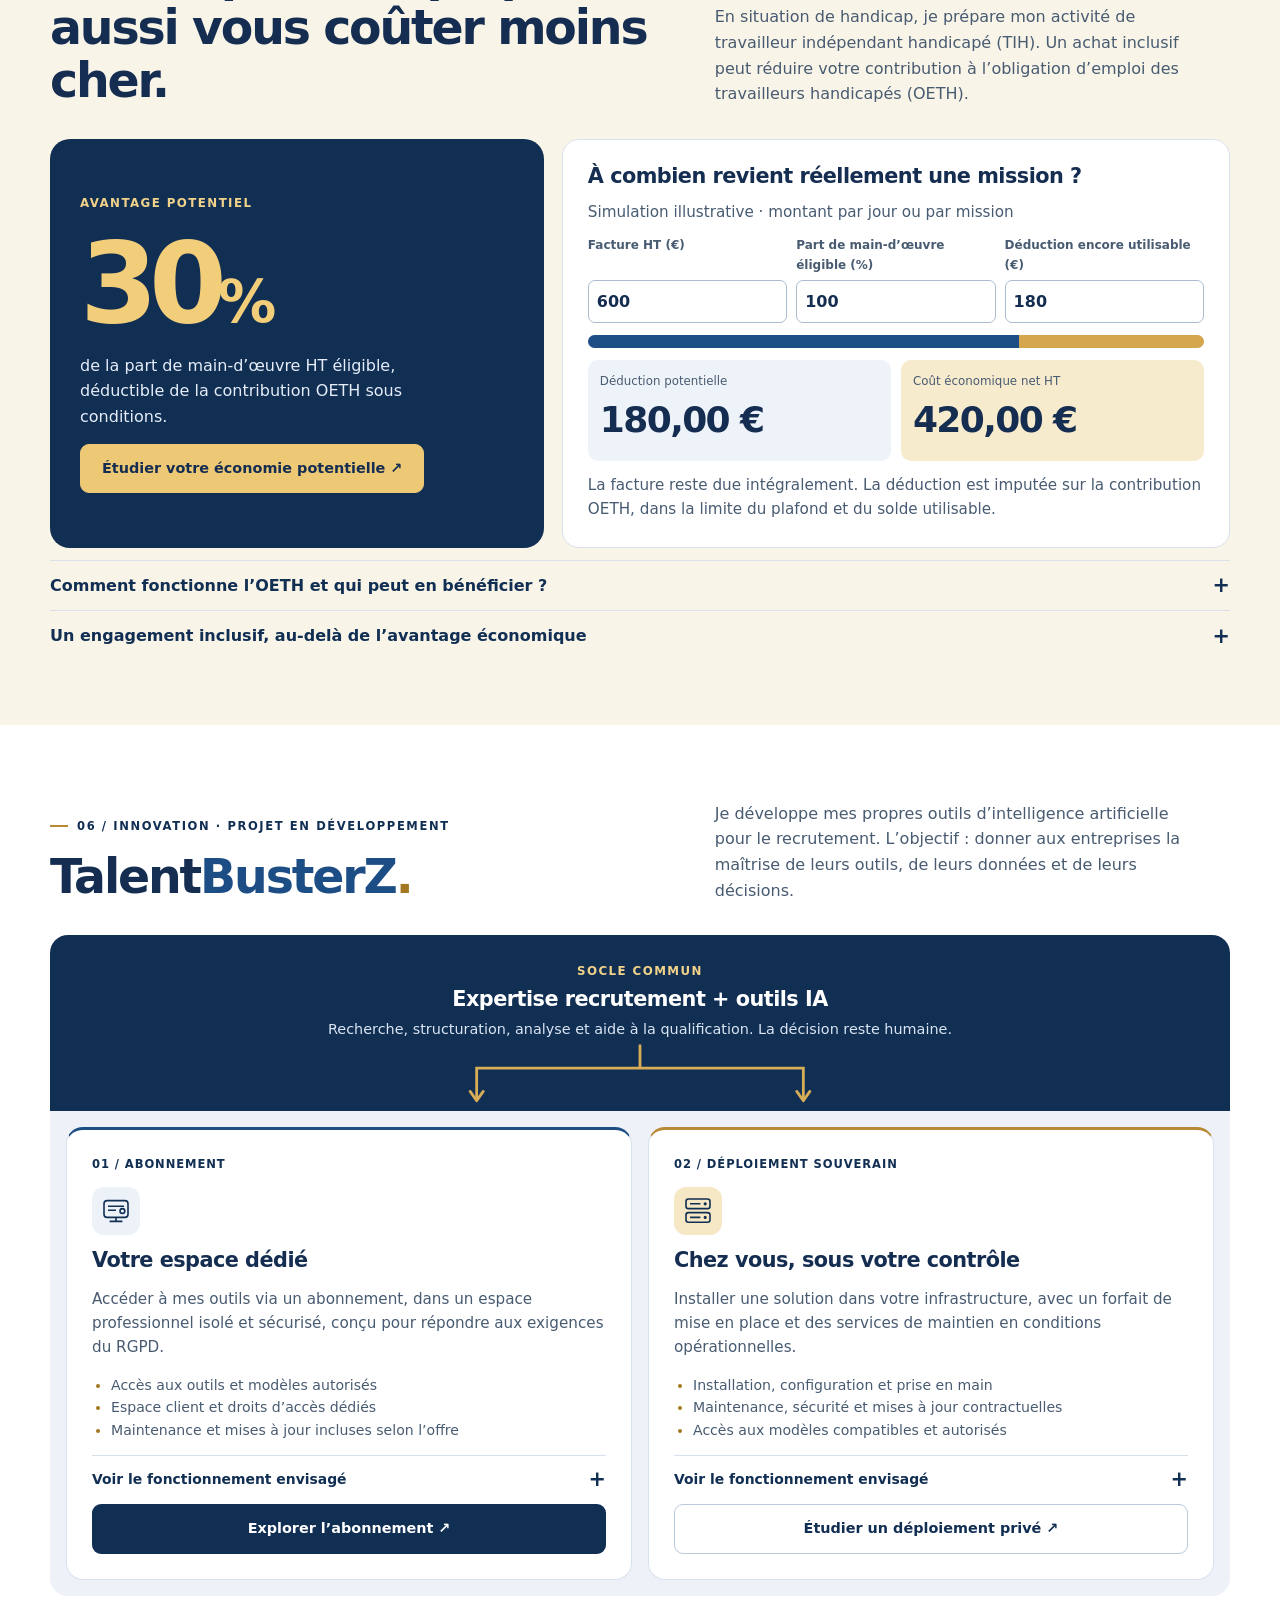
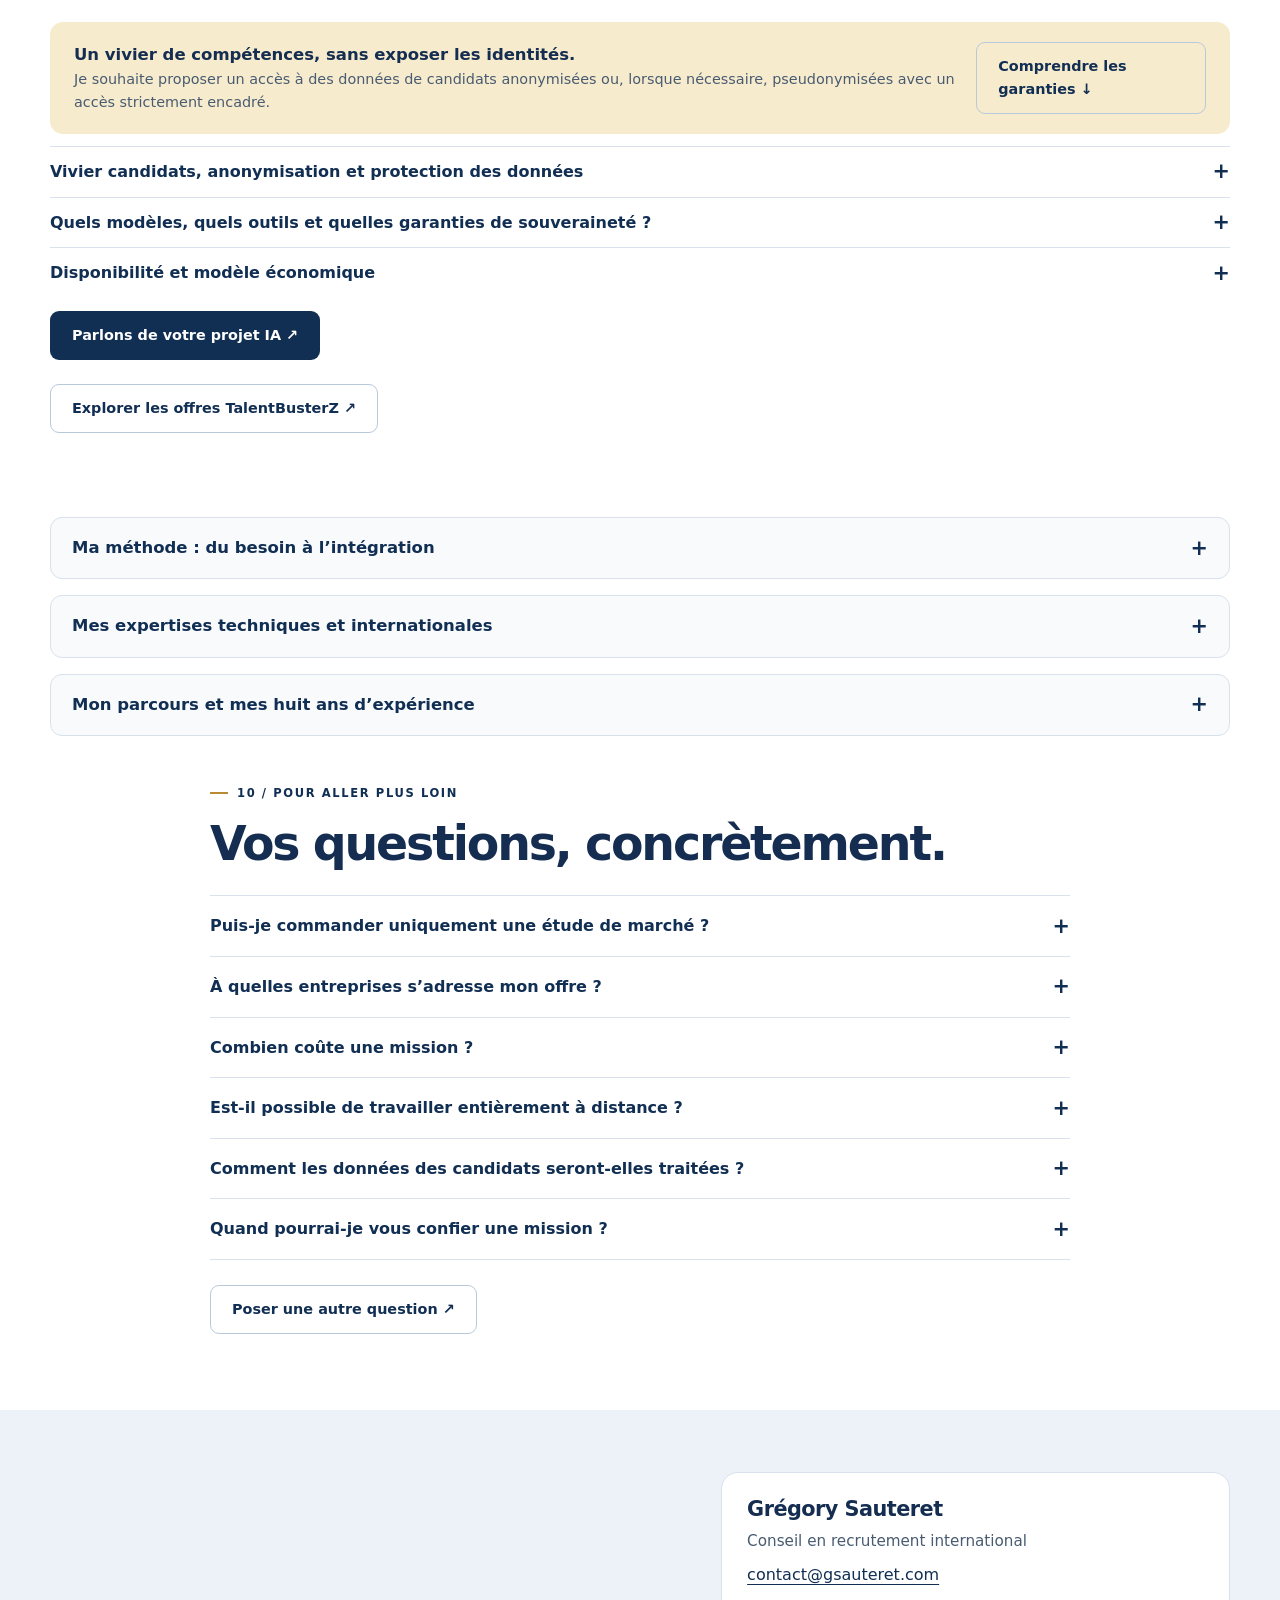
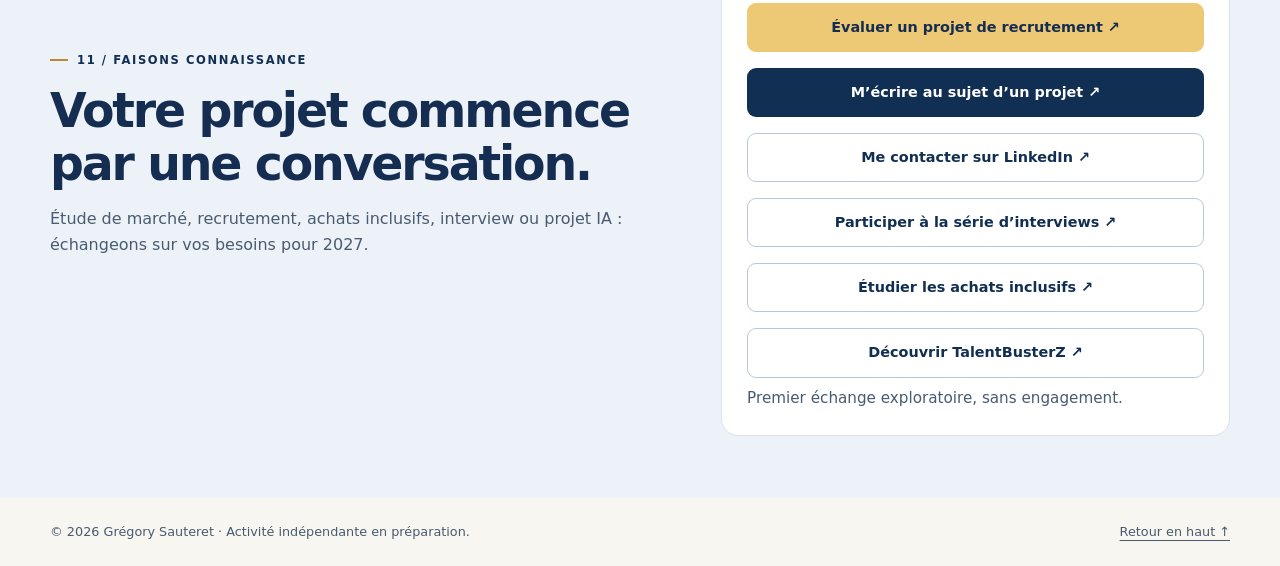
==== commit c5dad42d: "Add files via upload" ====
--- a/index.html
+++ b/index.html
@@ -1,20 +1,31 @@
 <!DOCTYPE html>
 
-<html lang="fr"><head><meta charset="utf-8"/><meta content="width=device-width, initial-scale=1" name="viewport"/><title>Grégory Sauteret | Conseil en recrutement IT, RPO &amp; international</title><meta content="Conseil en recrutement IT : analyse de marché, sourcing de compétences rares, RPO et recrutement international. Préparons vos projets 2027." name="description"/><style>*{box-sizing:border-box}body{margin:0;background:#f7f9fc;color:#15243a;font:16px/1.65 system-ui,-apple-system,BlinkMacSystemFont,"Segoe UI",sans-serif}main{max-width:1120px;margin:auto;padding:0 22px}h1,h2,h3,p{margin:0}h1{font-size:clamp(34px,5.6vw,63px);letter-spacing:-.045em;line-height:1.06;color:#142d65;max-width:780px}h2{font-size:clamp(25px,3.2vw,35px);line-height:1.15;letter-spacing:-.02em;color:#142d65}h3{font-size:19px;line-height:1.3;color:#142d65}p{margin-top:12px;color:#46566d}.eyebrow{font-size:12px;font-weight:800;letter-spacing:.12em;text-transform:uppercase;color:#526b9c;margin:0 0 16px}.hero{padding:68px 0 46px;display:grid;grid-template-columns:1.6fr 1fr;gap:38px;align-items:center}.hero .lead{font-size:19px;max-width:650px}.buttons{display:flex;flex-wrap:wrap;gap:12px;margin:24px 0 0}.button{display:inline-flex;align-items:center;justify-content:center;min-height:48px;border-radius:9px;background:#142d65;color:white;text-decoration:none;padding:12px 19px;font-weight:750;border:1px solid #142d65}.button:hover{background:#234486}.button.secondary{background:white;color:#142d65}.button.secondary:hover{background:#eaf0fa}.panel{background:white;border:1px solid #dce3ef;border-radius:20px;padding:25px;box-shadow:0 15px 40px #142d650b}.panel .mini{font-size:13px;letter-spacing:.1em;font-weight:800;color:#526b9c;text-transform:uppercase}.panel h2{margin-top:10px;font-size:25px}.panel ul{padding-left:20px;margin:18px 0 0}.panel li{margin:8px 0}.status{display:inline-flex;margin-top:20px;font-size:13px;color:#485872;background:#edf2fa;padding:6px 10px;border-radius:6px}.section{padding:35px 0;border-top:1px solid #dce3ef}.cards{display:grid;grid-template-columns:repeat(3,minmax(0,1fr));gap:16px;margin-top:22px}.service{padding:22px;border:1px solid #dce3ef;background:#fff;border-radius:14px}.service .number{display:block;color:#9a6c00;font-size:14px;font-weight:800;margin-bottom:13px}.service p{font-size:15px}.split{display:grid;grid-template-columns:1fr 1fr;gap:18px}.split article{padding:25px;background:#fff;border:1px solid #dce3ef;border-radius:14px}.split h2{font-size:25px}.inline-link{display:inline-block;font-weight:750;color:#1e3a8a;margin-top:15px;text-underline-offset:3px}.event{margin:10px 0 35px;padding:26px;border-left:5px solid #fbbf24;background:#eaf0fa;border-radius:8px}.event h2{font-size:25px}.event p{margin:8px 0}.signature{font-size:22px;font-weight:750;color:#142d65}footer{text-align:center;font-size:13px;color:#526174;padding:28px 16px;border-top:1px solid #dce3ef}footer a{color:#1e3a8a}@media(max-width:760px){.hero{grid-template-columns:1fr;padding:38px 0 30px;gap:22px}.cards,.split{grid-template-columns:1fr}.section{padding:26px 0}.hero .lead{font-size:17px}.panel{padding:20px}.buttons .button{flex:1 1 auto}}
-.hero{grid-template-columns:1.5fr 1fr}.section-intro{max-width:780px;font-size:17px}.section-links{display:flex;gap:10px;flex-wrap:wrap;margin:24px 0 0}.section-links a{font-size:14px;color:#142d65;border:1px solid #dce3ef;background:white;border-radius:8px;padding:9px 13px;text-decoration:none;font-weight:700}.section-links a:hover{background:#eaf0fa}.axis-list{display:grid;gap:16px;margin-top:25px}.axis{display:grid;grid-template-columns:minmax(0,1fr) minmax(0,1.25fr);gap:26px;background:#fff;border:1px solid #dce3ef;border-radius:18px;padding:28px;scroll-margin-top:10px}.axis .number{color:#956700;font-size:13px;letter-spacing:.13em;font-weight:800}.axis h3{font-size:clamp(22px,3vw,29px);margin-top:10px}.axis .promise{font-size:17px;font-weight:650;color:#142d65}.axis .detail{border-left:1px solid #dce3ef;padding-left:24px}.axis h4{font-size:14px;margin:0;color:#142d65;text-transform:uppercase;letter-spacing:.07em}.axis ul{padding-left:19px;margin:10px 0 16px;color:#46566d}.axis li{margin:7px 0}.deliverable{padding:12px 15px;background:#edf2fa;border-radius:9px;font-size:14px;color:#344761}.deliverable strong{color:#142d65}.sector-list{display:flex;gap:8px;flex-wrap:wrap;margin-top:17px}.sector-list span{font-size:14px;border-radius:6px;background:#edf2fa;color:#142d65;padding:6px 11px;font-weight:650}.steps{display:grid;grid-template-columns:repeat(4,minmax(0,1fr));gap:14px;margin-top:20px}.step{border-top:3px solid #e9bb4c;background:white;border-radius:8px;padding:19px;border:1px solid #dce3ef;border-top:3px solid #e9bb4c}.step b{display:block;color:#946800;font-size:13px;margin-bottom:8px}.step h3{font-size:18px}.step p{font-size:14px}.career{display:grid;grid-template-columns:1fr 1.5fr;gap:30px;margin-top:24px;align-items:start}.career-aside{padding:25px;background:#142d65;color:white;border-radius:18px}.career-aside h3{color:white;font-size:23px}.career-aside p{color:#e3eafa}.career-aside .eyebrow{color:#fbbf24}.career-aside .inline-link{color:#fff}.timeline{border-left:2px solid #dce3ef;padding-left:22px;display:grid;gap:20px}.milestone{position:relative;padding:0 0 0 8px}.milestone::before{position:absolute;content:'';height:10px;width:10px;background:#e9bb4c;border:3px solid #f7f9fc;border-radius:50%;left:-31px;top:5px}.milestone .date{font-size:13px;font-weight:800;color:#526b9c;margin:0 0 5px}.milestone p{font-size:15px;margin-top:7px}.quote-card{background:white;border-left:4px solid #e9bb4c;padding:21px 24px;margin:22px 0 0;border-radius:8px}.quote-card blockquote{font-size:18px;margin:0;color:#142d65;font-weight:650}.quote-card p{font-size:13px}.section .buttons{margin-top:20px}.event{margin-top:24px}.closing{padding:25px 0 35px}.closing .signature{font-size:clamp(24px,3vw,34px)}
-@media(max-width:760px){.hero,.axis,.career{grid-template-columns:1fr}.axis{padding:20px;gap:20px}.axis .detail{padding-left:0;border-left:0;border-top:1px solid #dce3ef;padding-top:18px}.steps{grid-template-columns:repeat(2,minmax(0,1fr))}.career{gap:22px}.timeline{margin-left:8px}}@media(max-width:400px){.steps{grid-template-columns:1fr}}
-</style><link href="site.css" rel="stylesheet"/></head><body><nav aria-label="Navigation principale" class="site-nav"><a class="identity" href="index.html">GS<span>.</span> <span class="identity-name">Grégory Sauteret</span></a><div class="nav-links"><a aria-current="page" href="index.html">Accueil</a><a href="references.html">Références</a><a href="talentbusterz.html">Innovation</a><a href="contact.html">Contact</a><a href="questionnaire.html">Étude de marché</a><a href="https://www.linkedin.com/in/gsauteret/" rel="noopener" target="_blank">LinkedIn ↗</a></div></nav><main id="contenu">
-<section class="hero"><div><p class="eyebrow">Talent Intelligence · Recrutement IT · RPO · International</p><h1>Les compétences rares n’ont pas de frontières.</h1><p class="lead">Je prépare une activité indépendante de conseil en recrutement pour aider les entreprises à identifier, évaluer et attirer les talents techniques dont elles ont besoin. Une approche humaine, structurée et internationale, au plus près des enjeux opérationnels.</p><div class="buttons"><a class="button" href="contact.html">Échangeons sur vos besoins</a><a class="button secondary" href="#intelligence">Évaluer votre marché de recrutement</a><a class="button secondary" href="#offre">Découvrir mon offre</a><a class="button secondary" href="questionnaire.html">Participer à l’étude 2027</a></div><span class="status">Lancement de l’activité envisagé début 2027</span></div><aside class="panel"><p class="mini">Pour qui ?</p><h2>Des besoins techniques difficiles à pourvoir.</h2><ul><li>DRH et responsables Talent Acquisition</li><li>Directions techniques, IT et opérationnelles</li><li>Dirigeants de PME, ETI et sociétés de conseil</li></ul><p>Un interlocuteur dédié, de la définition du besoin au suivi de l’intégration.</p></aside></section>
-<section class="section" id="atouts"><p class="eyebrow">Pourquoi travailler avec moi ?</p><h2>Économies, expérience, références et réseau</h2><div class="proof-grid"><article class="service"><span class="number">01 · ÉCONOMIES</span><h3>Une intervention flexible</h3><p>Un périmètre et des livrables définis ensemble, sans créer systématiquement un poste permanent. Un avantage OETH potentiel si les conditions du dispositif TIH sont réunies.</p><a class="inline-link" href="#tih">Estimer le mécanisme OETH</a></article><article class="service"><span class="number">02 · EXPÉRIENCE</span><h3>Recrutement depuis 2016</h3><p>Du recrutement opérationnel au conseil IT international, une connaissance des contraintes métier et des environnements multiculturels.</p></article><article class="service"><span class="number">03 · RÉFÉRENCES</span><h3>Des preuves de terrain</h3><p>Des recommandations professionnelles et des missions réalisées au cours de mon parcours salarié.</p><a class="inline-link" href="references.html">Lire les recommandations</a></article><article class="service"><span class="number">04 · RÉSEAU</span><h3>Plus de 8 000 relations LinkedIn</h3><p>Un réseau professionnel constitué en France et à l’international, notamment en Europe, en Asie et en Afrique. Ce réseau n’est pas une base de candidats disponibles ni une garantie de recrutement.</p></article></div></section><section class="section" id="offre"><p class="eyebrow">Offre envisagée</p><h2>Quatre expertises pour vos recrutements</h2><p class="section-intro">Commencez par une étude de marché indépendante pour objectiver la rareté des compétences, les salaires et les bassins de talents. Si vous souhaitez aller plus loin, je peux également assurer le sourcing, le RPO ou la recherche internationale.</p><div class="section-links"><a href="#intelligence">01 · Analyse de marché</a><a href="#sourcing">02 · Sourcing ciblé</a><a href="#rpo">03 · RPO à temps partagé</a><a href="#international">04 · International</a></div>
-<div class="axis-list"><article class="axis v4-entry" id="intelligence"><div><span class="number">AXE 01 · TALENT INTELLIGENCE · OFFRE D’ENTRÉE</span><h3>Analyse de marché et mapping des talents</h3><p class="promise">Avant de recruter, sachez où chercher, à quel prix et avec quelles chances de trouver.</p><p>Vous envisagez un recrutement stratégique, une implantation, un nouveau projet ou une compétence difficile à trouver ? Je réalise une étude de marché autonome, sans obligation de me confier ensuite le recrutement.</p><p><strong>Format envisagé :</strong> étude au forfait, périmètre défini ensemble selon les métiers, la zone géographique et la profondeur d’analyse.</p><a class="button" href="contact.html">Demander une étude de marché</a></div><div class="detail"><h4>Les questions auxquelles l’étude répond</h4><ul><li><strong>Mapping :</strong> où se concentrent les compétences recherchées ? Bassins d’emploi, entreprises, secteurs et profils cibles.</li><li><strong>Rareté :</strong> quels signaux de tension, de concurrence et de disponibilité observable ? Quels critères réduisent le vivier ?</li><li><strong>Rémunérations :</strong> fourchettes de salaires bruts et, si pertinent, TJM, selon séniorité, localisation et spécialité ; sources, dates et limites précisées.</li><li><strong>Faisabilité :</strong> comparaison des marchés français et internationaux, compétences alternatives et ajustements possibles du besoin.</li><li><strong>Décision :</strong> pistes de sourcing, stratégie d’approche et recommandations pour optimiser budget et délais.</li></ul><div class="deliverable"><strong>Livrables :</strong> rapport de synthèse, cartographie des bassins de compétences, benchmark des rémunérations, analyse de rareté et recommandations opérationnelles. Les estimations ne garantissent ni disponibilité individuelle ni embauche.</div></div></article>
-<article class="axis" id="sourcing"><div><span class="number">AXE 02</span><h3>Sourcing de compétences rares</h3><p class="promise">Trouver les talents que les méthodes classiques peinent à atteindre.</p><p>Pour un poste stratégique, une expertise pénurique ou un recrutement qui s’enlise, je propose une recherche structurée, fondée sur la réalité du marché et sur les compétences indispensables au poste.</p><p><strong>Format envisagé :</strong> mission ciblée, périmètre défini ensemble.</p></div><div class="detail"><h4>Ce que je propose</h4><ul><li>Cadrage du besoin et distinction des critères essentiels et transférables.</li><li>Cartographie du marché, recherche multicanale et approche directe.</li><li>Qualification des compétences, des motivations et des disponibilités.</li><li>Entretiens structurés, coordination avec les managers et suivi des candidatures.</li></ul><div class="deliverable"><strong>Livrables :</strong> synthèse du marché, sélection argumentée de profils, comptes rendus d’entretien et recommandations.</div></div></article>
-<article class="axis" id="rpo"><div><span class="number">AXE 03</span><h3>Recrutement externalisé à temps partagé</h3><p class="promise">Renforcer votre capacité de recrutement sans créer immédiatement un poste supplémentaire.</p><p>Le RPO (Recruitment Process Outsourcing) permet de mobiliser un interlocuteur dédié, intégré à vos méthodes de travail, pour accompagner plusieurs recrutements ou absorber un pic d’activité.</p><p><strong>Format envisagé :</strong> intervention récurrente à temps partagé, rythme ajusté aux besoins.</p></div><div class="detail"><h4>Ce que je propose</h4><ul><li>Prise en main de vos outils et processus de recrutement.</li><li>Gestion d’un portefeuille de besoins, du sourcing aux entretiens.</li><li>Coordination des équipes RH, managers et candidats.</li><li>Reporting régulier, identification des points de blocage et amélioration continue.</li></ul><div class="deliverable"><strong>Livrables :</strong> tableau de bord, suivi des recrutements, indicateurs convenus ensemble et transfert de connaissances.</div></div></article>
-<article class="axis" id="international"><div><span class="number">AXE 04</span><h3>Recrutement international</h3><p class="promise">Élargir le vivier de compétences au-delà des frontières.</p><p>Lorsque le marché français ne suffit plus, l’identification de profils internationaux peut ouvrir de nouvelles possibilités. Mon expérience du recrutement IT global et des environnements anglophones nourrit cette approche.</p><p><strong>Format envisagé :</strong> recherche internationale ciblée, en fonction des marchés et des contraintes du poste.</p></div><div class="detail"><h4>Ce que je propose</h4><ul><li>Identification des bassins de compétences et mobilisation de réseaux professionnels.</li><li>Approche de candidats dans des environnements multiculturels.</li><li>Entretiens en français ou en anglais et qualification des attentes.</li><li>Identification des contraintes de mobilité, coordination avec les interlocuteurs compétents et suivi de l’intégration.</li></ul><div class="deliverable"><strong>Livrables :</strong> cartographie des marchés, sélection de candidats et synthèse des conditions de mobilité. Les démarches réglementaires relèvent des professionnels habilités.</div></div></article>
-</div><div class="buttons"><a class="button" href="contact.html">Parlons de votre prochain recrutement</a></div></section>
-<section class="section" id="cas-pratique"><p class="eyebrow">Cas pratique · Expérience salariée chez Anywr</p><h2>Compétences COBOL : élargir le marché avant de recruter</h2><div class="proof-grid case-grid"><article class="service"><h3>Le défi</h3><p>Des compétences COBOL rares et coûteuses sur le marché français. La recherche de nouveaux bassins devenait nécessaire.</p></article><article class="service"><h3>La démarche</h3><p>Étude de marché, ciblage de la Roumanie notamment en raison de son historique d’implantation d’IBM, approche directe et entretiens en anglais.</p></article><article class="service"><h3>Le résultat</h3><p><strong>6 profils validés par les Business Managers.</strong> Il s’agit de profils qualifiés et validés, non d’un nombre d’embauches.</p></article></div></section><section class="section"><p class="eyebrow">Domaines d’intervention visés</p><h2>La technologie au service des métiers</h2><p class="section-intro">Mon expérience porte notamment sur les profils IT spécialisés : Java, Python, Angular, React, Salesforce et COBOL. Je souhaite étendre cette expertise aux besoins techniques des entreprises qui transforment leurs métiers.</p><div class="sector-list"><span>Développement &amp; systèmes IT</span><span>Data &amp; IA</span><span>Cybersécurité</span><span>Retail tech</span><span>Supply chain &amp; logistique</span><span>Industrie 4.0</span><span>Défense &amp; spatial</span></div><p>Les secteurs visés ne constituent pas une liste de références clients : ils définissent les marchés sur lesquels je souhaite développer mon activité.</p></section>
-<section class="section"><p class="eyebrow">Méthode de travail</p><h2>Du besoin à l’intégration</h2><div class="steps"><article class="step"><b>01 / COMPRENDRE</b><h3>Cadrer le besoin</h3><p>Contexte, enjeux, compétences, critères d’évaluation et modalités de collaboration.</p></article><article class="step"><b>02 / IDENTIFIER</b><h3>Cibler les talents</h3><p>Recherche, cartographie, approche directe et constitution d’un vivier pertinent.</p></article><article class="step"><b>03 / ÉVALUER</b><h3>Qualifier les profils</h3><p>Entretiens structurés, éléments factuels, motivations et restitution aux décideurs.</p></article><article class="step"><b>04 / ACCOMPAGNER</b><h3>Suivre l’intégration</h3><p>Coordination, retour d’expérience et suivi convenu avec l’entreprise et le candidat.</p></article></div></section>
-<section class="section" id="parcours"><p class="eyebrow">Mon parcours</p><h2>De la relation humaine au recrutement IT international</h2><p class="section-intro">Mon parcours associe développement commercial, formation, accompagnement des talents et recrutement. Ces expériences m’ont appris à comprendre les besoins d’une organisation autant que les aspirations des personnes qui la rejoignent.</p><div class="career"><aside class="career-aside"><p class="eyebrow">Mon fil conducteur</p><h3>Comprendre les métiers, relier les compétences, construire la confiance.</h3><p>La qualité d’un recrutement ne se résume pas à un mot-clé ou à un CV. Elle repose sur la compréhension du contexte, l’écoute des interlocuteurs et une évaluation argumentée.</p><p>Mon expérience en Australie et mon parcours en recrutement global me permettent de travailler en français et en anglais.</p><a class="inline-link" href="references.html">Lire mes références professionnelles →</a></aside><div class="timeline"><article class="milestone"><p class="date">2022–2025 · Anywr</p><h3>Consultant en recrutement IT global</h3><p>Sourcing de profils spécialisés, recrutement international, qualification, préparation des candidats aux entretiens, reporting et prise en compte des enjeux de mobilité.</p></article><article class="milestone"><p class="date">2019–2022 · HIRE</p><h3>Recrutement de cadres et managers IT</h3><p>Sourcing multicanal, rédaction d’annonces, entretiens structurés, évaluation et relation avec les managers.</p></article><article class="milestone"><p class="date">2016–2019 · Synergie, Solutions30, ABIL Ressources</p><h3>Recrutement opérationnel et multisectoriel</h3><p>Préqualification, entretiens, relation client, accompagnement candidat et découverte de besoins techniques variés.</p></article><article class="milestone"><p class="date">2010–2016 · Accompagnement et gestion de talents</p><h3>Comprendre les trajectoires individuelles</h3><p>Accompagnement pédagogique, gestion de carrière artistique, prospection et coordination de projets.</p></article><article class="milestone"><p class="date">2004–2009 · Commerce, formation et Australie</p><h3>Les bases de la relation client et de l’ouverture internationale</h3><p>Développement commercial, conseil en formation, puis expériences professionnelles en milieu anglophone.</p></article></div></div><div class="quote-card"><blockquote>« On apprécie aussi son écoute et son éthique. »</blockquote><p>Pierre H., associé en cabinet international · extrait de recommandation LinkedIn (mars 2019). <a class="inline-link" href="references.html">Voir les cinq recommandations</a></p></div></section>
-<section class="section" id="tih"><p class="eyebrow">Achats inclusifs · OETH</p><h2>La performance et l’inclusion peuvent aller de pair</h2><p class="section-intro">Le recours à un travailleur indépendant handicapé (TIH), sous réserve d’éligibilité, peut permettre à une entreprise redevable de la contribution OETH de diminuer cette contribution. Mon activité est en cours de création : l’éligibilité de la future structure et les modalités d’attestation devront être confirmées avant tout engagement.</p><div class="split" style="margin-top:22px"><article><h3>Un levier économique potentiel</h3><p>Selon les règles actuellement applicables, la déduction correspond à 30 % du coût de main-d’œuvre éligible, dans la limite de 50 % de la contribution brute si le taux d’emploi direct est inférieur à 3 %, ou 75 % à partir de 3 %. Les autres contrats éligibles consomment également ce plafond.</p><p>Il ne s’agit ni d’une réduction automatique de facture ni d’une embauche comptabilisée dans le taux d’emploi de 6 %.</p><a class="inline-link" href="https://www.urssaf.fr/accueil/employeur/cotisations/liste-cotisations/contribution-annuelle-oeth.html" rel="noopener noreferrer" target="_blank">Règles Urssaf</a></article><article><h3>Simulateur indicatif</h3><form class="v3-form" id="oeth-calc"><p class="calc-hint">Modifiez les montants pour estimer votre économie. Le résultat se met à jour automatiquement ou en cliquant sur Calculer / actualiser.</p><label for="oeth-cost">Coût de main-d’œuvre éligible HT (€)</label><input id="oeth-cost" type="number" min="0" step="any" inputmode="decimal" value="10000" required><label for="oeth-base">Contribution OETH brute (€)</label><input id="oeth-base" type="number" min="0" step="any" inputmode="decimal" value="15000" required><label for="oeth-rate">Taux d’emploi direct</label><select id="oeth-rate"><option value="0.5">Inférieur à 3 %</option><option value="0.75">Égal ou supérieur à 3 %</option></select><label for="oeth-used">Plafond déjà consommé par d’autres contrats (€)</label><input id="oeth-used" type="number" min="0" step="any" inputmode="decimal" value="0" required><div class="calc-buttons"><button type="submit" class="v3-cta">Calculer / actualiser</button><button type="reset" class="v5-secondary">Réinitialiser</button></div><div class="v5-calc-result" aria-live="polite" aria-atomic="true"><span>Économie potentielle sur la contribution OETH</span><output id="oeth-result" for="oeth-cost oeth-base oeth-rate oeth-used">—</output><div class="calc-breakdown"><span>Plafond restant</span><strong id="oeth-remaining">—</strong><span>Coût économique indicatif de la main-d’œuvre</span><strong id="oeth-net">—</strong></div><p id="oeth-note" class="calc-hint"></p></div><small>Simulation non contractuelle, sans garantie d’éligibilité, à valider avec votre référent OETH ou votre expert-comptable. Il ne s’agit pas d’une remise sur facture. Aucun montant transmis ni enregistré.</small><noscript><p>Activez JavaScript pour utiliser ce simulateur.</p></noscript></form></article></div></section><section class="section split"><article><p class="eyebrow">Étude de marché 2027</p><h2>Votre retour compte</h2><p>Partagez vos besoins, vos pratiques, vos contraintes budgétaires et vos attentes en matière d’IA. Participation facultative et sans engagement.</p><a class="inline-link" href="questionnaire.html">Participer au questionnaire →</a></article><article><p class="eyebrow">Innovation · Projet distinct</p><h2>TalentBusterZ Founders</h2><p>Deux offres technologiques à l’étude : accès à une infrastructure mutualisée avec vivier de compétences, ou installation d’un serveur dédié et personnalisé chez vous.</p><p>Manifestation d’intérêt uniquement : aucun investissement ni paiement demandé à ce stade.</p><a class="inline-link" href="talentbusterz.html#founders">Découvrir TBZ Cloud, Private et Founders →</a></article></section>
-<section class="event"><h2>Rencontrons-nous à Porte de Versailles</h2><p><strong>Tech for Retail</strong> : 30 novembre et 1er décembre 2026.<br/><strong>Supply Chain Event</strong> : 1er et 2 décembre 2026.</p><p>Je prépare ces rencontres pour confronter mon offre aux besoins des entreprises et échanger sur leurs projets 2027.</p><a class="inline-link" href="contact.html">Convenons d’un échange →</a></section>
-<section class="section closing"><p class="signature">Handicapé, je donne des ailes à vos projets.</p><p>Grégory Sauteret · Conseil en recrutement IT et international · Projet de création d’activité début 2027</p><div class="buttons"><a class="button" href="contact.html">Me contacter</a><a class="button secondary" href="references.html">Mes références</a></div></section>
-</main><footer>© 2026 Grégory Sauteret · Projet de création d’activité pour 2027 · <a href="contact.html">Contact</a></footer><script>(()=>{const f=document.getElementById('oeth-calc');if(!f)return;const $=id=>document.getElementById(id),out=$('oeth-result'),remaining=$('oeth-remaining'),net=$('oeth-net'),note=$('oeth-note');const fmt=n=>new Intl.NumberFormat('fr-FR',{style:'currency',currency:'EUR'}).format(n);function update(){const vals=['oeth-cost','oeth-base','oeth-used'].map(id=>$(id).valueAsNumber);if(!f.checkValidity()||vals.some(v=>!Number.isFinite(v)||v<0)){out.textContent=remaining.textContent=net.textContent='—';note.textContent='Renseignez des montants valides, positifs ou nuls.';return}const [cost,base,used]=vals,rate=Number($('oeth-rate').value),cap=Math.max(0,base*rate-used),gain=Math.min(cost*.3,cap);out.textContent=fmt(gain);remaining.textContent=fmt(cap);net.textContent=fmt(cost-gain);note.textContent=cap<cost*.3?'La déduction est limitée par le plafond OETH restant.':'Estimation fondée sur 30 % du coût de main-d’œuvre éligible.'}f.addEventListener('input',update);f.addEventListener('change',update);f.addEventListener('submit',e=>{e.preventDefault();update()});f.addEventListener('reset',()=>setTimeout(update,0));update()})();</script></body></html>+<html lang="fr"><head><meta charset="utf-8"/><meta content="width=device-width,initial-scale=1" name="viewport"/><meta content="Conseil en recrutement international : étude du marché des talents, recrutement et RPO, expertise humaine et terrain, achats inclusifs TIH/OETH et projet TalentBusterZ." name="description"/><title>Grégory Sauteret — Stratégie de recrutement, talents, achats inclusifs &amp; TalentBusterZ</title><link rel="icon" type="image/svg+xml" href="assets/favicon.svg"/><link rel="stylesheet" href="style.css"/></head><body><a class="skip" href="#accueil">Aller au contenu</a><header><nav aria-label="Navigation principale" class="wrap"><a class="brand" href="#accueil"><span aria-hidden="true" class="brandmark">GS</span><span><strong>Grégory Sauteret</strong><small>Conseil en recrutement</small></span></a><button aria-controls="navigation" aria-expanded="false" class="menu">Menu</button><div class="navlinks" id="navigation"><a href="#marche">Étude de marché</a><a href="#services">Recrutement</a><a href="#difference">Expertise</a><a href="#terrain">Terrain</a><a href="#inclusion">TIH / OETH</a><a href="#talentbusterz">TalentBusterZ</a></div><a class="button" href="#contact">Échangeons <span aria-hidden="true" class="arrow">↗</span></a></nav><div aria-hidden="true" class="progress"><span id="progress"></span></div></header>
+<main id="accueil"><section class="hero"><div class="wrap"><div class="hero-grid"><div><p class="eyebrow">Conseil en recrutement international</p><div class="reading"><svg aria-hidden="true" viewbox="0 0 24 24"><circle cx="12" cy="12" r="9"></circle><path d="M12 7v5l3 2"></path></svg>L’essentiel en 3 minutes</div><h1>Comprendre le marché.<br/><span class="accent">Trouver les bons talents.</span></h1><p class="lead">J’analyse la faisabilité de vos recrutements avant de chercher les talents. Mon expérience du terrain, mon discernement et mes outils IA vous aident à prendre de meilleures décisions, en France et à l’international.</p><div class="actions"><a class="button" href="#marche">Évaluer mon recrutement <span aria-hidden="true">↗</span></a><a class="button secondary" href="#services">Découvrir mes services <span aria-hidden="true">↓</span></a></div><p class="status">Activité indépendante en préparation · Lancement prévu début 2027</p><a class="tih-hero" href="#inclusion"><span class="gold-dot">€</span><span><b>Achats inclusifs · TIH</b><small>Réduisez potentiellement votre contribution OETH.</small></span><span aria-hidden="true">↗</span></a></div><div class="hero-art"><svg aria-labelledby="hero-title hero-desc" role="img" viewbox="0 0 480 450"><title id="hero-title">La rencontre entre les besoins de l’entreprise et les talents</title><desc id="hero-desc">Un réseau relie les métiers, les compétences, les motivations et la technologie autour d’un jugement humain.</desc><defs><pattern height="20" id="dots" patternunits="userSpaceOnUse" width="20"><circle cx="2" cy="2" fill="#a6b9d0" opacity=".42" r="1"></circle></pattern></defs><rect fill="url(#dots)" height="450" rx="22" width="480" x="0" y="0"></rect><circle cx="240" cy="218" fill="none" r="152" stroke="#c1d0e5" stroke-dasharray="4 7"></circle><circle cx="240" cy="218" fill="none" r="111" stroke="#c7d5e7"></circle><g fill="none" stroke="#8ca8c7" stroke-width="2"><path d="M240 218 101 102M240 218 381 102M240 218 100 337M240 218 381 337"></path><path d="M101 102Q230 32 381 102M100 337Q240 416 381 337" stroke-dasharray="4 6"></path></g><g fill="#fff" stroke="#cbd9eb"><rect height="81" rx="15" width="164" x="20" y="57"></rect><rect height="81" rx="15" width="164" x="296" y="57"></rect><rect height="81" rx="15" width="164" x="20" y="306"></rect><rect height="81" rx="15" width="164" x="296" y="306"></rect></g><g fill="#112e53" font-family="system-ui,sans-serif" font-size="14" font-weight="700" text-anchor="middle"><text x="102" y="107">Les métiers</text><text x="378" y="107">Les compétences</text><text x="102" y="356">Les motivations</text><text x="378" y="356">Les outils &amp; l’IA</text></g><g fill="none" stroke="#1c4d85" stroke-linecap="round" stroke-linejoin="round" stroke-width="2.2"><rect height="17" rx="3" width="22" x="91" y="70"></rect><path d="M98 70v-4h8v4M91 78h22M369 74l6 6 12-12M369 86h19M95 322l7-5 7 5v8l-7 5-7-5zM367 320h22v15h-22zM373 340h10M378 335v5"></path></g><circle cx="240" cy="218" fill="#112e53" r="79"></circle><circle cx="240" cy="218" fill="none" r="70" stroke="#e6bd66" stroke-dasharray="2 6"></circle><g fill="none" stroke="#fff" stroke-linecap="round" stroke-width="2.5"><circle cx="240" cy="194" r="12"></circle><path d="M214 227c2-23 50-23 52 0"></path></g><text fill="#fff" font-family="system-ui,sans-serif" font-size="14" font-weight="720" text-anchor="middle" x="240" y="245"><tspan x="240">Le jugement</tspan><tspan dy="17" x="240">humain</tspan></text><text fill="#435b78" font-family="system-ui,sans-serif" font-size="12" letter-spacing="2" text-anchor="middle" x="240" y="423">RELIER · COMPRENDRE · ÉVALUER</text></svg></div></div><div class="proof"><div><b>8 ans</b><small>d’expérience en recrutement IT international</small></div><div><b>France &amp; international</b><small>Une recherche au-delà des frontières</small></div><div><b>Technique + humain</b><small>Une évaluation au-delà du CV</small></div></div><div aria-label="Les six piliers de mon projet" class="pillars"><a href="#marche"><span>01</span><b>Étude du marché</b><small>Faisabilité &amp; stratégie</small></a><a href="#services"><span>02</span><b>Recrutement</b><small>Compétences rares</small></a><a href="#difference"><span>03</span><b>Expertise humaine</b><small>Écoute &amp; discernement</small></a><a href="#terrain"><span>04</span><b>Le terrain</b><small>Rencontres &amp; interviews</small></a><a href="#inclusion"><span>05</span><b>Achats inclusifs</b><small>Avantage TIH / OETH</small></a><a href="#talentbusterz"><span>06</span><b>TalentBusterZ</b><small>Outils IA &amp; souveraineté</small></a></div></div></section>
+<section class="section market-section" id="marche"><div class="wrap">
+<div class="section-head"><div><p class="eyebrow">01 / Étude de marché &amp; stratégie</p><h2>Avant de recruter,<br/><span class="accent">comprenons le marché.</span></h2></div><p>Les compétences existent-elles ? Votre budget est-il attractif ? Où les trouver ? Je vous aide à évaluer la faisabilité de votre projet avant d’engager une recherche.</p></div>
+<div aria-label="Du besoin à la décision" class="market-flow"><article><span class="market-num">01</span><svg aria-hidden="true" viewbox="0 0 48 48"><circle cx="21" cy="21" r="12"></circle><path d="m30 30 10 10M15 21h12M21 15v12"></path></svg><h3>Comprendre</h3><p>Votre besoin et vos contraintes.</p></article><span aria-hidden="true" class="market-arrow">→</span><article><span class="market-num">02</span><svg aria-hidden="true" viewbox="0 0 48 48"><path d="M8 37h32M12 37V25h6v12M22 37V17h6v20M32 37V9h6v28"></path></svg><h3>Confronter</h3><p>Le besoin aux réalités du marché.</p></article><span aria-hidden="true" class="market-arrow">→</span><article><span class="market-num">03</span><svg aria-hidden="true" viewbox="0 0 48 48"><circle cx="24" cy="24" r="17"></circle><circle cx="24" cy="24" r="10"></circle><circle cx="24" cy="24" r="3"></circle><path d="m24 24 15-15"></path></svg><h3>Décider</h3><p>Une stratégie argumentée, avant d’investir.</p></article></div>
+<div class="market-bottom"><div class="market-axes"><p class="market-caption">6 axes d’analyse</p><div class="market-chips"><span>Viviers de talents</span><span>Rémunérations</span><span>Concurrence</span><span>Mobilité &amp; langues</span><span>Compétences transférables</span><span>Faisabilité &amp; délais</span></div><details><summary>Ce que j’analyse concrètement</summary><ul><li>Disponibilité des profils, bassins d’emploi et réseaux professionnels, en France et à l’international.</li><li>Fourchettes de rémunération observables, attractivité de l’offre et écarts avec le budget.</li><li>Entreprises qui emploient ou recherchent les mêmes compétences et signaux de tension.</li><li>Langues, mobilité, télétravail et conditions d’embauche à vérifier selon les pays.</li><li>Compétences essentielles, transférables et susceptibles d’être acquises par formation.</li><li>Scénarios de recherche, obstacles, délais indicatifs et alternatives au recrutement initial.</li></ul></details><details><summary>Comment je construis l’étude</summary><p>Je croise les informations disponibles sur les offres d’emploi, les référentiels métiers, les rémunérations, les réseaux professionnels et mes échanges de terrain. Les sources, dates, hypothèses et limites sont explicitées. Les chiffres restent des estimations, et non une garantie de disponibilité ou de délai.</p></details></div>
+<div class="market-delivery"><p class="kicker">Une mission indépendante</p><h3>Votre feuille de route recrutement.</h3><p>Un diagnostic, une cartographie du marché, des recommandations et des scénarios pour décider. Une étude au forfait, sans obligation de me confier le recrutement ensuite.</p><a class="button gold-button" href="mailto:contact@gsauteret.com?subject=%C3%89tude%20de%20faisabilit%C3%A9%20de%20recrutement&amp;body=Bonjour%20Gr%C3%A9gory%2C%0A%0AJe%20souhaite%20%C3%A9tudier%20la%20faisabilit%C3%A9%20d%E2%80%99un%20recrutement.%0A%0APoste%20ou%20comp%C3%A9tences%20%3A%0ALocalisation%20%3A%0A%C3%89ch%C3%A9ance%20souhait%C3%A9e%20%3A%0A%0A">Évaluer la faisabilité de mon recrutement ↗</a><details><summary>Exemples de décisions à prendre</summary><p>Maintenir le besoin, ajuster la rémunération, élargir la zone de recherche, former un profil transférable ou revoir le périmètre du poste. La décision vous appartient.</p></details></div></div>
+</div></section><section class="section white" id="services"><div class="wrap"><div class="section-head"><div><p class="eyebrow">02 / Recrutement &amp; RPO</p><h2>De la stratégie à la rencontre.</h2></div><p>Une fois votre besoin cadré, je peux rechercher les talents, renforcer votre équipe ou structurer vos méthodes de recrutement.</p></div><div class="cards"><article class="card"><span class="ic"><svg aria-hidden="true" viewbox="0 0 24 24"><circle cx="10" cy="10" r="6"></circle><path d="m15 15 6 6M10 7v6M7 10h6"></path></svg></span><span class="label">Besoin ciblé</span><h3>Trouver un profil rare</h3><p>Identifier, approcher et qualifier les talents qui ne répondent pas toujours aux annonces.</p><details><summary>Ce que comprend la mission</summary><ul><li>Analyse du poste et des compétences clés.</li><li>Recherche directe en France et à l’international.</li><li>Entretiens de qualification et présentation argumentée.</li><li>Suivi des échanges avec les candidats.</li></ul></details><a href="mailto:contact@gsauteret.com?subject=Recherche%20de%20talents">Évoquer un poste à pourvoir ↗</a></article><article class="card"><span class="ic"><svg aria-hidden="true" viewbox="0 0 24 24"><circle cx="9" cy="7" r="3"></circle><path d="M3 20v-2a6 6 0 0 1 12 0v2M16 4a3 3 0 0 1 0 6M17 14a5 5 0 0 1 4 5"></path></svg></span><span class="label">Renfort flexible</span><h3>Renforcer votre équipe</h3><p>Un recruteur externe intégré à vos méthodes, à temps partagé ou pour une mission définie.</p><details><summary>Comprendre le RPO</summary><p>Le RPO consiste à confier tout ou partie du recrutement à un partenaire externe. Je peux prendre en charge un périmètre, coordonner les besoins et assurer un suivi régulier, sans créer immédiatement un poste permanent.</p><p>La durée, le nombre de jours et les livrables seront définis ensemble.</p></details><a href="mailto:contact@gsauteret.com?subject=Renfort%20recrutement">Discuter d’un renfort ↗</a></article><article class="card"><span class="ic"><svg aria-hidden="true" viewbox="0 0 24 24"><path d="M4 4h16v12H10l-6 4zM8 8h8M8 12h5"></path></svg></span><span class="label">Accompagnement</span><h3>Structurer vos recrutements</h3><p>Améliorer votre processus de sélection, vos entretiens et l’expérience candidat, avec des critères adaptés à vos enjeux.</p><details><summary>Les sujets à explorer</summary><ul><li>Définition des critères réellement utiles au poste.</li><li>Canaux de recherche et attractivité de l’offre.</li><li>Entretiens structurés et critères d’évaluation.</li><li>Suivi de l’activité et amélioration des méthodes.</li></ul></details><a href="mailto:contact@gsauteret.com?subject=Conseil%20en%20recrutement">Échanger sur vos méthodes ↗</a></article></div><div class="ribbon"><div><strong>Un besoin encore mal défini ?</strong><p>Commencez par l’étude de marché, avant d’engager une recherche.</p></div><a class="button" href="#marche">Découvrir l’étude de faisabilité ↗</a></div></div></section>
+<section class="section" id="difference"><div class="wrap split"><div><p class="eyebrow">03 / Ma valeur ajoutée</p><h2>Un CV ne raconte pas toute la personne.</h2><p>J’évalue les compétences techniques et les qualités humaines qui comptent pour votre équipe : apprendre, coopérer, s’adapter et résoudre des problèmes.</p><div aria-label="Qualités humaines" class="tags"><span class="tag">Curiosité</span><span class="tag">Écoute</span><span class="tag">Esprit critique</span><span class="tag">Adaptabilité</span><span class="tag">Coopération</span></div><details><summary>Comment évaluer ces qualités concrètement ?</summary><p>Par des entretiens structurés et des exemples de situations vécues : un problème résolu, un désaccord géré, une technologie apprise ou un projet mené en équipe. Les critères sont liés au poste, non à des impressions personnelles.</p></details><details><summary>Pourquoi ne pas tout confier à l’IA ?</summary><p>Elle peut accélérer la recherche et la synthèse, mais ses résultats peuvent être incomplets, erronés ou biaisés. Je garde la responsabilité de la qualification, vérifie les informations et privilégie le dialogue avec les personnes. La décision d’embauche appartient à l’entreprise.</p></details></div><div class="diagram"><p class="eyebrow">Une expertise augmentée</p><h3>L’IA au service de mon expertise.<br/>Pas l’inverse.</h3><div class="layer primary"><span aria-hidden="true" class="symbol">01</span><div><b>Le jugement humain</b><span>Écouter, comprendre, qualifier et conseiller.</span></div></div><div class="layer"><span aria-hidden="true" class="symbol">02</span><div><b>L’expérience de terrain</b><span>Connaître les métiers, les marchés et les personnes.</span></div></div><div class="layer"><span aria-hidden="true" class="symbol">03</span><div><b>Les outils et la technologie</b><span>Rechercher, organiser et gagner en efficacité.</span></div></div><p class="footnote">L’IA soutient mes recherches. La décision reste humaine.</p></div><div style="grid-column:1/-1"><a class="button secondary" href="#contact">Échanger sur votre projet ↗</a></div></div></section>
+<section class="section white field-section" id="terrain"><div class="wrap"><div class="section-head field-head"><div><p class="eyebrow">04 / Sur le terrain</p><h2>Comprendre la tech.<br/><span class="accent">Rencontrer les talents.</span></h2></div><p>Je vais à la rencontre des entreprises pour découvrir leurs innovations, comprendre leurs métiers et identifier les compétences qu’elles recherchent.</p></div>
+<div class="field-feature"><div class="field-art"><svg aria-labelledby="field-art-title" role="img" viewbox="0 0 480 290"><title id="field-art-title">Des échanges filmés, de la technologie aux métiers et aux besoins humains</title><defs><pattern height="22" id="fielddots" patternunits="userSpaceOnUse" width="22"><circle cx="2" cy="2" fill="#a3b9d4" opacity=".35" r="1"></circle></pattern></defs><rect fill="url(#fielddots)" height="290" rx="20" width="480"></rect><circle cx="240" cy="137" fill="none" r="100" stroke="#b6c9e2" stroke-dasharray="4 6"></circle><path d="M135 85L193 125M345 85L287 125M240 185V228" stroke="#e6bd66" stroke-dasharray="5 5" stroke-width="2"></path><g fill="#edf2f9"><rect height="67" rx="11" width="143" x="27" y="40"></rect><rect height="67" rx="11" width="143" x="310" y="40"></rect><rect height="48" rx="11" width="168" x="156" y="222"></rect></g><g fill="#112e53" font-family="system-ui" font-size="13" font-weight="700" text-anchor="middle"><text x="98" y="87">Les solutions</text><text x="381" y="87">Les métiers</text><text x="240" y="251">Les recrutements</text></g><g fill="none" stroke="#1c4d85" stroke-linecap="round" stroke-linejoin="round" stroke-width="2"><path d="M88 55h20v15H88zM93 75h10M98 70v5"></path><circle cx="381" cy="59" r="6"></circle><path d="M368 73q13-16 26 0"></path></g><circle cx="240" cy="137" fill="#f6e8c5" r="57"></circle><g fill="none" stroke="#112e53" stroke-linecap="round" stroke-width="3"><rect height="40" rx="12" width="24" x="228" y="102"></rect><path d="M218 129v5a22 22 0 0 0 44 0v-5M240 156v13m-15 0h30"></path></g><text fill="#fff" font-family="system-ui" font-size="11" font-weight="650" letter-spacing="1.5" text-anchor="middle" x="240" y="209">L’ÉCHANGE HUMAIN</text></svg><span class="field-stamp">FORMAT VIDÉO · 3 MINUTES</span></div><div class="field-copy"><span class="field-kicker"><span class="field-dot"></span> Nouvelle série · lancement prévu</span><h3>Derrière la Tech,<br/>des Talents.</h3><p>Des interviews courtes sur les solutions, les compétences techniques et humaines, et les recrutements réels. À retrouver sur LinkedIn après les premières rencontres.</p><div class="actions"><a class="button" href="mailto:contact@gsauteret.com?subject=Derri%C3%A8re%20la%20Tech%2C%20des%20Talents%20%E2%80%94%20proposition%20d%E2%80%99interview&amp;body=Bonjour%20Gr%C3%A9gory%2C%0A%0AJe%20souhaite%20vous%20pr%C3%A9senter%20notre%20entreprise%20et%20%C3%A9changer%20sur%20nos%20m%C3%A9tiers%20et%20nos%20besoins%20en%20comp%C3%A9tences.%0A%0AEntreprise%20%3A%0AContact%20%3A%0ADisponibilit%C3%A9s%20%3A%0A">Présenter votre entreprise ↗</a><a class="button secondary" href="https://www.linkedin.com/in/gsauteret/">Suivre la série sur LinkedIn ↗</a></div></div></div>
+<div class="field-steps"><div><span>01</span><strong>Questionner</strong><p>Comprendre les usages et les métiers.</p></div><div><span>02</span><strong>Écouter</strong><p>Identifier les besoins, au-delà du discours.</p></div><div><span>03</span><strong>Relier</strong><p>Rapprocher les entreprises et les talents.</p></div></div>
+<div class="field-agenda"><div class="event-label">Premières rencontres prévues · 2026</div><div class="event"><span class="event-date">30 NOV.<br/>1 DÉC.</span><div><strong>Tech for Retail</strong><small>Paris Expo · Porte de Versailles</small></div></div><div class="event"><span class="event-date">1–2<br/>DÉC.</span><div><strong>Supply Chain Event</strong><small>Paris Expo · Porte de Versailles</small></div></div><a href="mailto:contact@gsauteret.com?subject=Derri%C3%A8re%20la%20Tech%2C%20des%20Talents%20%E2%80%94%20proposition%20d%E2%80%99interview&amp;body=Bonjour%20Gr%C3%A9gory%2C%0A%0AJe%20souhaite%20vous%20pr%C3%A9senter%20notre%20entreprise%20et%20%C3%A9changer%20sur%20nos%20m%C3%A9tiers%20et%20nos%20besoins%20en%20comp%C3%A9tences.%0A%0AEntreprise%20%3A%0AContact%20%3A%0ADisponibilit%C3%A9s%20%3A%0A">Proposer une rencontre ↗</a></div>
+<details><summary>Les questions que je pose aux entreprises</summary><ul><li>Quel problème votre solution résout-elle et comment se distingue-t-elle ?</li><li>Quels métiers permettent de concevoir, développer et déployer votre solution ?</li><li>Quelles qualités humaines font la différence dans vos équipes ?</li><li>Recrutez-vous aujourd’hui ? Quels profils sont difficiles à trouver ?</li><li>Quelles compétences humaines prendront davantage de valeur avec l’IA ?</li></ul><p>Je donne aussi la parole aux entreprises qui ne recrutent pas actuellement : comprendre les évolutions du marché compte autant que repérer des opportunités.</p></details><details><summary>Pourquoi cette démarche fait partie de mon métier</summary><p>Une annonce ou un CV ne suffit pas à comprendre un métier. Le dialogue permet de clarifier un besoin implicite, de vérifier une hypothèse, de rebondir sur une réponse et de construire une relation de confiance. Ces rencontres nourrissent ma connaissance du marché et ma capacité à conseiller les entreprises et les candidats. L’IA m’aide à préparer les questions et à structurer les enseignements ; la rencontre et le discernement restent humains.</p></details><details><summary>Participer à une interview</summary><p>Le format envisagé est un échange vidéo de trois minutes, sans engagement commercial. La diffusion sur LinkedIn se fait avec l’accord des personnes filmées et dans le respect des règles de captation du salon. Les premiers épisodes seront ajoutés ici après leur publication ; aucune vidéo n’est encore disponible.</p><div class="actions"><a class="button secondary" href="mailto:contact@gsauteret.com?subject=Derri%C3%A8re%20la%20Tech%2C%20des%20Talents%20%E2%80%94%20proposition%20d%E2%80%99interview&amp;body=Bonjour%20Gr%C3%A9gory%2C%0A%0AJe%20souhaite%20vous%20pr%C3%A9senter%20notre%20entreprise%20et%20%C3%A9changer%20sur%20nos%20m%C3%A9tiers%20et%20nos%20besoins%20en%20comp%C3%A9tences.%0A%0AEntreprise%20%3A%0AContact%20%3A%0ADisponibilit%C3%A9s%20%3A%0A">Proposer une interview ↗</a></div></details><div class="actions section-more"><a class="button secondary" href="interviews.html">Découvrir la série et les épisodes ↗</a></div></div></section><section class="section tih-section" id="inclusion"><div class="wrap"><div class="section-head"><div><p class="eyebrow">05 / Achats inclusifs · TIH</p><h2>Une expertise qui peut aussi vous coûter moins cher.</h2></div><p>En situation de handicap, je prépare mon activité de travailleur indépendant handicapé (TIH). Un achat inclusif peut réduire votre contribution à l’obligation d’emploi des travailleurs handicapés (OETH).</p></div>
+<div class="tih-grid"><div class="tih-impact"><span class="kicker">Avantage potentiel</span><div class="big-number">30<span>%</span></div><p>de la part de main-d’œuvre HT éligible, déductible de la contribution OETH sous conditions.</p><a class="button gold-button" href="mailto:contact@gsauteret.com?subject=%C3%89change%20sur%20les%20achats%20inclusifs%20TIH%20/%20OETH&amp;body=Bonjour%20Gr%C3%A9gory%2C%0A%0AJe%20souhaite%20%C3%A9changer%20avec%20vous.%0A">Étudier votre économie potentielle ↗</a></div>
+<div class="card calc"><h3>À combien revient réellement une mission ?</h3><p class="small">Simulation illustrative · montant par jour ou par mission</p><div class="calc-inputs"><label>Facture HT (€)<input id="tih-price" inputmode="decimal" max="100000000" min="0" step="10" type="number" value="600"/></label><label>Part de main-d’œuvre éligible (%)<input id="tih-share" inputmode="decimal" max="100" min="0" step="1" type="number" value="100"/></label><label>Déduction encore utilisable (€)<input id="tih-cap" inputmode="decimal" max="100000000" min="0" step="10" type="number" value="180"/></label></div><div aria-hidden="true" class="cost-bar"><span id="cost-netbar"></span><span id="cost-savebar"></span></div><div aria-live="polite" class="calc-result"><div><small>Déduction potentielle</small><b id="tih-saving">180 €</b></div><div><small>Coût économique net HT</small><b id="tih-net">420 €</b></div></div><p class="small">La facture reste due intégralement. La déduction est imputée sur la contribution OETH, dans la limite du plafond et du solde utilisable.</p></div></div>
+<details><summary>Comment fonctionne l’OETH et qui peut en bénéficier ?</summary><p>Les employeurs concernés par l’obligation d’emploi (en principe à partir de 20 salariés) qui doivent une contribution peuvent valoriser des contrats éligibles conclus avec un TIH. La déduction correspond à 30 % du coût de main-d’œuvre HT réglé pendant l’année de référence. Le plafond des déductions liées à la sous-traitance est de 50 % de la contribution brute si le taux d’emploi direct est inférieur à 3 %, ou de 75 % s’il atteint au moins 3 %. Il faut tenir compte des autres déductions et du solde réellement disponible. Les justificatifs et l’éligibilité de ma future structure devront être validés avant contractualisation.</p><p>Exemple purement illustratif : 600 € HT dont 600 € de main-d’œuvre éligible, avec 180 € de déduction utilisable, représentent un coût économique de 420 € HT. Un prestataire classique à 550 € HT sans déduction reviendrait alors à 130 € de plus. Si aucune déduction n’est utilisable, le coût reste 600 € HT.</p><p><a href="https://www.agefiph.fr/obligation/guides-fiches-pratiques-et-textes-relatifs-loeth">Documentation officielle Agefiph (fiche 4) ↗</a></p></details>
+<details><summary>Un engagement inclusif, au-delà de l’avantage économique</summary><p>Ancien référent handicap, je privilégie une évaluation fondée sur les compétences et les besoins du poste. L’accessibilité, l’équité et la qualité de la relation font partie de ma démarche. Le recours à un TIH ne remplace pas l’emploi direct de personnes en situation de handicap.</p></details></div></section><section class="section white" id="talentbusterz"><div class="wrap"><div class="section-head"><div><p class="eyebrow">06 / Innovation · Projet en développement</p><h2>Talent<span class="accent">BusterZ</span><span class="tbz-z">.</span></h2></div><p>Je développe mes propres outils d’intelligence artificielle pour le recrutement. L’objectif : donner aux entreprises la maîtrise de leurs outils, de leurs données et de leurs décisions.</p></div>
+<div aria-label="Deux modes de déploiement, un même socle métier" class="tbz-architecture"><div><span class="kicker">Socle commun</span><h3>Expertise recrutement + outils IA</h3><p>Recherche, structuration, analyse et aide à la qualification. La décision reste humaine.</p></div><svg aria-label="Le socle commun alimente deux modes de déploiement" role="img" viewbox="0 0 600 75"><path d="M300 5V29H125V61M300 29H475V61" fill="none" stroke="#d7ad58" stroke-linecap="round" stroke-width="3"></path><path d="m118 54 7 10 7-10m336 0 7 10 7-10" fill="none" stroke="#d7ad58" stroke-linecap="round" stroke-linejoin="round" stroke-width="3"></path></svg></div>
+<div class="tbz-options"><article class="card tbz-option"><span class="label">01 / Abonnement</span><div class="tbz-icon"><svg fill="none" stroke="currentColor" stroke-width="2" viewbox="0 0 40 40"><rect height="21" rx="4" width="30" x="5" y="7"></rect><path d="M12 33h16M20 28v5M10 14h20M10 19h10"></path><circle cx="28" cy="20" r="3"></circle></svg></div><h3>Votre espace dédié</h3><p>Accéder à mes outils via un abonnement, dans un espace professionnel isolé et sécurisé, conçu pour répondre aux exigences du RGPD.</p><ul class="feature-list"><li>Accès aux outils et modèles autorisés</li><li>Espace client et droits d’accès dédiés</li><li>Maintenance et mises à jour incluses selon l’offre</li></ul><details><summary>Voir le fonctionnement envisagé</summary><p>Hébergement sous contrôle contractuel, séparation des espaces clients, chiffrement, journalisation et règles de conservation. Les modalités d’hébergement, les sous-traitants, les transferts de données éventuels et le niveau de service devront être définis et vérifiés avant commercialisation.</p></details><a class="button" href="mailto:contact@gsauteret.com?subject=TalentBusterZ%20%E2%80%93%20espace%20d%C3%A9di%C3%A9%20par%20abonnement&amp;body=Bonjour%20Gr%C3%A9gory%2C%0A%0AJe%20souhaite%20%C3%A9changer%20avec%20vous.%0A">Explorer l’abonnement ↗</a></article>
+<article class="card tbz-option local"><span class="label">02 / Déploiement souverain</span><div class="tbz-icon"><svg fill="none" stroke="currentColor" stroke-width="2" viewbox="0 0 40 40"><rect height="12" rx="3" width="30" x="5" y="5"></rect><rect height="12" rx="3" width="30" x="5" y="22"></rect><path d="M10 11h13M10 28h13"></path><circle cx="29" cy="11" r="1"></circle><circle cx="29" cy="28" r="1"></circle></svg></div><h3>Chez vous, sous votre contrôle</h3><p>Installer une solution dans votre infrastructure, avec un forfait de mise en place et des services de maintien en conditions opérationnelles.</p><ul class="feature-list"><li>Installation, configuration et prise en main</li><li>Maintenance, sécurité et mises à jour contractuelles</li><li>Accès aux modèles compatibles et autorisés</li></ul><details><summary>Voir le fonctionnement envisagé</summary><p>Audit des besoins, choix de l’infrastructure et des modèles, déploiement local ou sur environnement privé choisi avec le client, droits d’accès, tests et documentation. L’objectif est de limiter les dépendances externes ; le niveau réel de souveraineté dépendra de l’hébergement, des licences, des accès d’administration, de la chaîne logicielle et des éventuels services tiers. Maintenance et fréquence des mises à jour seront chiffrées au contrat.</p></details><a class="button secondary" href="mailto:contact@gsauteret.com?subject=TalentBusterZ%20%E2%80%93%20%C3%A9tude%20de%20d%C3%A9ploiement%20chez%20le%20client&amp;body=Bonjour%20Gr%C3%A9gory%2C%0A%0AJe%20souhaite%20%C3%A9changer%20avec%20vous.%0A">Étudier un déploiement privé ↗</a></article></div>
+<div class="ribbon tbz-data"><div><strong>Un vivier de compétences, sans exposer les identités.</strong><p>Je souhaite proposer un accès à des données de candidats anonymisées ou, lorsque nécessaire, pseudonymisées avec un accès strictement encadré.</p></div><a class="button secondary" href="#tbz-donnees" id="data-link">Comprendre les garanties ↓</a></div>
+<details id="tbz-donnees"><summary>Vivier candidats, anonymisation et protection des données</summary><p>Un CV dont on retire le nom reste souvent identifiable. Les données véritablement anonymes ne doivent pas permettre de retrouver la personne ; les données pseudonymisées restent soumises au RGPD. Le projet prévoit une qualification des finalités et des bases légales, l’information des candidats, des durées de conservation, des droits d’accès, une procédure de suppression, des tests de réidentification et des règles de mise en relation. Le partage de données personnelles, la réutilisation pour l’entraînement ou la mise à disposition d’un vivier seront subordonnés à leur licéité et aux droits des personnes. Aucun accès à un vivier n’est commercialisé à ce stade.</p><p><a href="https://www.cnil.fr/fr/le-guide-du-recrutement">Guide du recrutement de la CNIL ↗</a> · <a href="https://www.cnil.fr/fr/identifier-les-donnees-personnelles">Anonymisation et pseudonymisation ↗</a></p></details>
+<details><summary>Quels modèles, quels outils et quelles garanties de souveraineté ?</summary><p>Le choix des modèles, libres ou commerciaux, dépendra de leurs licences, de la puissance nécessaire et des exigences de confidentialité. Les usages envisagés comprennent la structuration des besoins, la recherche, l’organisation des données et l’aide à la qualification. Les fonctionnalités, performances, sécurité et obligations applicables aux systèmes d’IA de recrutement, notamment au titre du règlement européen sur l’IA, devront être évaluées avant commercialisation. Aucun rejet automatique ni classement décisif de candidats sans contrôle humain n’est prévu.</p></details>
+<details><summary>Disponibilité et modèle économique</summary><p>TalentBusterZ est un volet technologique distinct, en développement. L’abonnement donnera accès aux fonctionnalités validées ; le déploiement privé sera proposé sur devis au forfait, avec maintenance et mises à jour définies contractuellement. Les tarifs, niveaux de service, accès aux modèles et aux données seront précisés après validation technique, juridique et commerciale. L’éligibilité OETH éventuelle sera examinée séparément selon la part de main-d’œuvre et la nature des prestations.</p></details><div class="actions"><a class="button" href="mailto:contact@gsauteret.com?subject=TalentBusterZ%20%E2%80%93%20%C3%A9change%20exploratoire&amp;body=Bonjour%20Gr%C3%A9gory%2C%0A%0AJe%20souhaite%20%C3%A9changer%20avec%20vous.%0A">Parlons de votre projet IA ↗</a></div><div class="actions section-more"><a class="button secondary" href="talentbusterz.html">Explorer les offres TalentBusterZ ↗</a></div></div></section><section class="section deep-section" id="methode"><div class="wrap"><details class="deep-dive"><summary>Ma méthode : du besoin à l’intégration</summary><div class="deep-content"><div class="section-head"><div><p class="eyebrow">07 / Ma méthode</p><h2>De l’analyse du marché à l’intégration.</h2></div><p>Une démarche structurée : l’étude peut être commandée seule, ou constituer le point de départ d’un accompagnement complet.</p></div><div class="steps"><article class="step"><h3>Cadrer</h3><p>Écouter vos équipes et définir les critères essentiels.</p><div class="deliverable">Cadrage du besoin</div></article><article class="step"><h3>Analyser</h3><p>Confronter les attentes au marché et proposer des scénarios.</p><div class="deliverable">Étude de faisabilité</div></article><article class="step"><h3>Rechercher</h3><p>Explorer les viviers et approcher les talents pertinents.</p><div class="deliverable">Cartographie &amp; suivi</div></article><article class="step"><h3>Évaluer</h3><p>Qualifier l’expérience, les motivations et les compétences.</p><div class="deliverable">Présentation argumentée</div></article><article class="step"><h3>Accompagner</h3><p>Suivre les entretiens et l’intégration selon le périmètre.</p><div class="deliverable">Bilan et suivi</div></article></div><details><summary>Exemple de mission et de collaboration</summary><p>Pour une PME recherchant un spécialiste cloud, nous définirions ensemble les compétences indispensables et celles qui peuvent s’acquérir. Je ciblerais ensuite les profils, mènerais des entretiens de qualification et présenterais une sélection documentée. Les validations techniques approfondies et la décision finale resteraient auprès des interlocuteurs compétents de l’entreprise. Cet exemple illustre une mission possible, pas une référence client.</p></details><div class="ribbon"><div><strong>Un projet concret mérite une méthode adaptée.</strong><p>Définissons le périmètre, les attentes et le rythme de travail.</p></div><a class="button" href="#contact">Présenter mon besoin ↗</a></div></div></details></div></section>
+<section class="section deep-section" id="expertises"><div class="wrap"><details class="deep-dive"><summary>Mes expertises techniques et internationales</summary><div class="deep-content expertise"><div><p class="eyebrow">08 / Mes terrains de jeu</p><h2>Comprendre les métiers. Élargir la recherche.</h2><p style="margin-top:16px">Mon socle : le recrutement informatique et les environnements techniques. Mon ouverture : les nouveaux métiers et les marchés internationaux.</p><div class="domains"><div class="domain">Développement logiciel</div><div class="domain">Cloud &amp; infrastructure</div><div class="domain">Data &amp; intelligence artificielle</div><div class="domain">Cybersécurité</div></div><details><summary>Autres domaines que je souhaite développer</summary><p>Industrie, automatisation, logistique et supply chain : des secteurs que je souhaite explorer en fonction des missions, avec une phase de cadrage et de compréhension des métiers.</p></details></div><div class="world"><svg aria-labelledby="world-title" role="img" viewbox="0 0 420 235"><title id="world-title">Une approche internationale, depuis la France</title><ellipse cx="210" cy="113" fill="#edf2f9" rx="174" ry="94" stroke="#c8d7e9"></ellipse><g fill="none" stroke="#c8d7e9"><ellipse cx="210" cy="113" rx="110" ry="94"></ellipse><ellipse cx="210" cy="113" rx="53" ry="94"></ellipse><path d="M36 113h348M61 67h298M61 159h298M210 19v188"></path></g><g fill="#8ca8c7" opacity=".85"><path d="m75 66 27-17 26 5 22 18-9 15-20 4-11 15-14-9-16-1-10-14zM126 111l27 13 8 23-12 27-11 15-11-26-8-32zM191 59l20-13 20 7 9 13-16 14-18-3-10 9-12-10zM193 94l29-5 22 13-5 28-18 24-16-14-9-22zM240 61l37-12 39 5 27 17 17 19-16 16-20-6-11 13-20-14-20 8-13-13-22-8zM313 146l24-7 22 17-11 19-27-2-11-15z"></path></g><g fill="none" stroke="#1c4d85" stroke-dasharray="5 5" stroke-width="1.8"><path d="M210 76Q137 5 105 84M210 76Q270 10 321 91M210 76Q210 108 220 125M210 76Q335 80 337 161"></path></g><g fill="#112e53" stroke="#fff" stroke-width="2"><circle cx="210" cy="76" r="8"></circle><circle cx="105" cy="84" r="4"></circle><circle cx="321" cy="91" r="4"></circle><circle cx="220" cy="125" r="4"></circle><circle cx="337" cy="161" r="4"></circle></g><rect fill="#112e53" height="26" rx="13" width="86" x="167" y="26"></rect><text fill="white" font-family="system-ui" font-size="12" font-weight="700" text-anchor="middle" x="210" y="43">FRANCE</text><text fill="#435b78" font-family="system-ui" font-size="11" letter-spacing="1.2" text-anchor="middle" x="210" y="226">UNE RECHERCHE SANS FRONTIÈRES</text></svg><h3>France &amp; international</h3><p>Une recherche ouverte aux marchés étrangers selon le besoin, les langues, la mobilité et les conditions d’embauche.</p><details><summary>Mon approche internationale</summary><p>Expérience de recrutement IT international, deux années de vie en Australie, français natif, anglais courant et espagnol intermédiaire. La faisabilité de chaque recherche est étudiée avec l’entreprise, notamment pour les conditions de mobilité et de travail.</p></details></div></div></details></div></section>
+<section class="section deep-section" id="parcours"><div class="wrap"><details class="deep-dive"><summary>Mon parcours et mes huit ans d’expérience</summary><div class="deep-content profile"><div class="profile-left"><p class="eyebrow">09 / Mon parcours</p><h2>Un recruteur de terrain, curieux par nature.</h2><p>Recrutement IT international, relation client et culture technique : huit années d’expérience pour comprendre les métiers et les personnes.</p><div class="actions"><a class="button secondary" href="https://www.linkedin.com/in/gsauteret/">Voir mon parcours LinkedIn ↗</a></div></div><div class="timeline"><details class="career-details"><summary>Découvrir mon expérience professionnelle</summary><article class="job"><small>2022–2025</small><h3>Anywr · Recrutement IT international</h3><p>Approche directe, qualification des profils techniques, relation avec les décideurs et pilotage des recrutements.</p></article><article class="job"><small>2019–2022</small><h3>HIRE SAS · Recrutement et développement commercial</h3><p>Compréhension des besoins clients, recherche de profils IT et développement de la relation commerciale.</p></article><article class="job"><small>Expériences antérieures</small><h3>Cabinet, relation commerciale et accompagnement</h3><p>Des expériences complémentaires qui nourrissent ma capacité à écouter, à expliquer et à adapter mon approche.</p></article></details><details><summary>En savoir plus sur ma culture technique</summary><p>J’ai travaillé sur des recrutements liés à Java, Python, Angular, React, Salesforce, COBOL, aux infrastructures, au cloud, à la data et à la cybersécurité. Mon rôle consiste à comprendre ces environnements et à qualifier les profils, non à me substituer à un expert technique de chaque domaine.</p></details></div><div style="grid-column:1/-1"><a class="button" href="#contact">Faisons connaissance ↗</a></div></div></details></div></section>
+<section class="section white" id="faq"><div class="wrap faq"><p class="eyebrow">10 / Pour aller plus loin</p><h2>Vos questions, concrètement.</h2><details><summary>Puis-je commander uniquement une étude de marché ?</summary><p>Oui. L’étude de faisabilité peut être proposée au forfait, avec des livrables définis ensemble. Vous restez libre de recruter en interne ou de faire appel à un autre partenaire. Aucun délai ni résultat de recrutement n’est garanti par l’étude.</p></details><details><summary>À quelles entreprises s’adresse mon offre ?</summary><p>En priorité aux PME et ETI qui doivent recruter des profils techniques, renforcer leurs équipes ou structurer leur recrutement, ainsi qu’aux cabinets et sociétés de conseil qui recherchent un partenaire ponctuel.</p></details><details><summary>Combien coûte une mission ?</summary><p>Le modèle de facturation sera proposé selon le périmètre : mission ciblée, intervention à la journée ou accompagnement récurrent. Une proposition détaillée permettra de préciser le budget, les livrables et les modalités de suivi. Aucun tarif définitif n’est affiché avant validation de l’offre.</p></details><details><summary>Est-il possible de travailler entièrement à distance ?</summary><p>Oui, le cadrage, la recherche, la qualification et les points de suivi peuvent être organisés à distance. Les rencontres en présentiel sont à convenir selon les besoins et les conditions d’accessibilité.</p></details><details><summary>Comment les données des candidats seront-elles traitées ?</summary><p>La démarche prévoit de limiter les données aux informations nécessaires au recrutement, de respecter la confidentialité et de définir avec l’entreprise les responsabilités et les règles de conservation. Les modalités précises seront formalisées avant le démarrage des missions.</p></details><details><summary>Quand pourrai-je vous confier une mission ?</summary><p>Le lancement de mon activité indépendante est prévu début 2027. D’ici là, je suis disponible pour échanger sur vos besoins, confronter mon offre à vos attentes et préparer d’éventuelles collaborations.</p></details><div class="actions"><a class="button secondary" href="#contact">Poser une autre question ↗</a></div></div></section>
+<section class="contact" id="contact"><div class="wrap contact-panel"><div><p class="eyebrow">11 / Faisons connaissance</p><h2>Votre projet commence par une conversation.</h2><p>Étude de marché, recrutement, achats inclusifs, interview ou projet IA : échangeons sur vos besoins pour 2027.</p></div><div class="card"><h3>Grégory Sauteret</h3><p>Conseil en recrutement international</p><a href="mailto:contact@gsauteret.com">contact@gsauteret.com</a><a class="button gold-button" href="mailto:contact@gsauteret.com?subject=%C3%89tude%20de%20faisabilit%C3%A9%20de%20recrutement&amp;body=Bonjour%20Gr%C3%A9gory%2C%0A%0AJe%20souhaite%20%C3%A9tudier%20la%20faisabilit%C3%A9%20d%E2%80%99un%20recrutement.%0A%0APoste%20ou%20comp%C3%A9tences%20%3A%0ALocalisation%20%3A%0A%C3%89ch%C3%A9ance%20souhait%C3%A9e%20%3A%0A%0A">Évaluer un projet de recrutement ↗</a><a class="button" href="mailto:contact@gsauteret.com?subject=%C3%89change%20sur%20un%20projet%20de%20recrutement&amp;body=Bonjour%2C%0A%0AJe%20souhaite%20%C3%A9changer%20avec%20vous%20au%20sujet%20de%20nos%20besoins%20de%20recrutement.%0A%0A">M’écrire au sujet d’un projet ↗</a><a class="button secondary" href="https://www.linkedin.com/in/gsauteret/">Me contacter sur LinkedIn ↗</a><a class="button secondary" href="mailto:contact@gsauteret.com?subject=Derri%C3%A8re%20la%20Tech%2C%20des%20Talents%20%E2%80%94%20proposition%20d%E2%80%99interview&amp;body=Bonjour%20Gr%C3%A9gory%2C%0A%0AJe%20souhaite%20vous%20pr%C3%A9senter%20notre%20entreprise%20et%20%C3%A9changer%20sur%20nos%20m%C3%A9tiers%20et%20nos%20besoins%20en%20comp%C3%A9tences.%0A%0AEntreprise%20%3A%0AContact%20%3A%0ADisponibilit%C3%A9s%20%3A%0A">Participer à la série d’interviews ↗</a><a class="button secondary" href="mailto:contact@gsauteret.com?subject=%C3%89tude%20d%E2%80%99une%20collaboration%20TIH%20/%20OETH&amp;body=Bonjour%20Gr%C3%A9gory%2C%0A%0AJe%20souhaite%20%C3%A9changer%20avec%20vous.%0A">Étudier les achats inclusifs ↗</a><a class="button secondary" href="mailto:contact@gsauteret.com?subject=TalentBusterZ%20%E2%80%93%20%C3%A9change%20exploratoire&amp;body=Bonjour%20Gr%C3%A9gory%2C%0A%0AJe%20souhaite%20%C3%A9changer%20avec%20vous.%0A">Découvrir TalentBusterZ ↗</a><p class="small">Premier échange exploratoire, sans engagement.</p></div></div></section></main><footer><div class="wrap footer"><span>© 2026 Grégory Sauteret · Activité indépendante en préparation.</span><a href="#accueil">Retour en haut ↑</a></div></footer><div class="mobile-cta"><a class="button" href="#contact">Parlons de vos recrutements ↗</a></div><script src="script.js" defer></script></body></html>
--- a/style.css
+++ b/style.css
@@ -0,0 +1,22 @@
+
+:root{--ink:#142d50;--muted:#485b71;--teal:#1c4d85;--deep:#112e53;--mint:#edf2f9;--cream:#f8f6f0;--white:#fff;--line:#d9e1ec;--gold:#a47722;--sans:system-ui,-apple-system,BlinkMacSystemFont,"Segoe UI",sans-serif}*{box-sizing:border-box}html{scroll-behavior:smooth;scroll-padding-top:100px}body{margin:0;font:16px/1.6 var(--sans);color:var(--ink);background:var(--cream)}a{color:var(--deep);text-underline-offset:4px}a:focus-visible,button:focus-visible,summary:focus-visible{outline:3px solid #a47722;outline-offset:4px}button,summary,a{-webkit-tap-highlight-color:transparent}button{font:inherit}h1,h2,h3,p{margin:0}h1,h2,h3{line-height:1.12;letter-spacing:-.045em}h1{font-size:clamp(2.7rem,4.7vw,4.25rem);font-weight:760}h2{font-size:clamp(2rem,3.7vw,3.25rem);font-weight:740}h3{font-size:1.3rem;letter-spacing:-.025em}p{color:var(--muted)}.wrap{width:min(1180px,100% - 64px);margin:auto}.eyebrow{font-size:.72rem;font-weight:780;letter-spacing:.14em;text-transform:uppercase;color:var(--deep);display:flex;align-items:center;gap:9px;margin-bottom:15px}.eyebrow:before{content:"";width:18px;height:2px;background:var(--teal)}.button{display:inline-flex;align-items:center;justify-content:center;gap:12px;min-height:48px;padding:12px 21px;border:1px solid transparent;border-radius:9px;background:var(--teal);color:#fff;font-size:.9rem;font-weight:720;text-decoration:none;transition:background .2s}.button:hover{background:var(--deep)}.button.secondary{background:transparent;color:var(--deep);border-color:#b7c7dd}.button.secondary:hover{background:var(--mint)}.arrow{font-size:1.12em}.actions{display:flex;flex-wrap:wrap;gap:12px;align-items:center;margin-top:25px}.section{padding:76px 0}.white{background:white}.section-head{display:grid;grid-template-columns:1.1fr .9fr;align-items:end;gap:35px;margin-bottom:32px}.section-head p{max-width:490px}.small{font-size:.85rem}.accent{color:var(--teal)}.skip{position:absolute;left:12px;top:-80px;padding:10px;background:white;z-index:99}.skip:focus{top:12px}header{position:sticky;top:0;z-index:10;background:rgba(248,246,240,.97);border-bottom:1px solid var(--line)}nav{min-height:76px;display:flex;align-items:center;justify-content:space-between;gap:20px}.brand{display:flex;align-items:center;gap:12px;color:var(--ink);text-decoration:none}.brandmark{width:39px;height:39px;display:grid;place-items:center;color:#fff;background:var(--deep);border-radius:11px;font-weight:800;letter-spacing:-.08em;font-size:18px}.brand strong{font-size:1rem;display:block;line-height:1.2}.brand small{display:block;font-size:.68rem;color:var(--muted)}.navlinks{display:flex;align-items:center;gap:24px;font-size:.86rem;font-weight:650}.navlinks a{text-decoration:none;color:var(--ink)}.navlinks a:hover{color:var(--teal)}.progress{height:3px;background:transparent}.progress span{height:100%;background:var(--teal);display:block;width:0}.menu{display:none;background:transparent;border:1px solid var(--line);border-radius:8px;padding:9px 12px;color:var(--ink)}.hero{padding:65px 0 46px;overflow:hidden}.hero-grid{display:grid;grid-template-columns:1.08fr .92fr;gap:35px;align-items:center}.hero h1{max-width:720px}.hero .lead{font-size:clamp(1.05rem,1.6vw,1.25rem);max-width:650px;margin-top:22px;line-height:1.6}.status{font-size:.79rem;margin-top:18px;display:flex;align-items:center;gap:8px}.status:before{content:"";background:var(--teal);width:8px;height:8px;border-radius:50%;flex:none}.hero-art{border-radius:24px;background:#edf2f9;padding:12px;position:relative;overflow:hidden;border:1px solid #d9e3f0}.hero-art svg{display:block;width:100%;height:auto}.proof{display:grid;grid-template-columns:repeat(3,1fr);gap:0;margin-top:36px;border-top:1px solid var(--line);border-bottom:1px solid var(--line);padding:20px 0}.proof>div{padding:0 22px;border-right:1px solid var(--line)}.proof>div:first-child{padding-left:0}.proof>div:last-child{border:0}.proof b{font-size:1.25rem;display:block;letter-spacing:-.04em}.proof small{color:var(--muted);font-size:.86rem}.cards{display:grid;grid-template-columns:repeat(3,1fr);gap:17px}.card{background:#fff;border:1px solid var(--line);border-radius:17px;padding:25px;display:flex;flex-direction:column;gap:14px}.card p{font-size:.95rem}.card .label{font-size:.72rem;font-weight:750;color:var(--deep);letter-spacing:.08em;text-transform:uppercase}.ic{width:43px;height:43px;padding:9px;border-radius:12px;background:var(--mint);color:var(--deep)}.ic svg{width:100%;height:100%;fill:none;stroke:currentColor;stroke-width:1.8;stroke-linecap:round;stroke-linejoin:round}.card details{margin-top:auto}.card summary{font-size:.87rem}details{border-top:1px solid var(--line);padding-top:12px;margin-top:12px}summary{font-weight:700;cursor:pointer;color:var(--deep);list-style:none;display:flex;align-items:center;justify-content:space-between;gap:16px}summary::-webkit-details-marker{display:none}summary:after{content:"+";font-size:1.3rem;line-height:1}details[open]>summary:after{content:"−"}details p{margin-top:10px;font-size:.93rem}details ul{padding-left:20px;color:var(--muted);font-size:.93rem;margin:10px 0 0}.ribbon{margin-top:26px;padding:20px 24px;border-radius:13px;background:var(--mint);display:flex;align-items:center;justify-content:space-between;gap:20px}.ribbon strong{font-size:1.03rem}.ribbon p{font-size:.9rem}.split{display:grid;grid-template-columns:1fr 1fr;gap:48px;align-items:center}.split h2{margin-bottom:20px}.split p+p{margin-top:12px}.diagram{background:var(--ink);border-radius:22px;padding:26px;color:white;position:relative;overflow:hidden}.diagram .eyebrow{color:#f3dca7}.diagram .eyebrow:before{background:#e7bf69}.diagram h3{font-size:1.55rem;line-height:1.2;margin-bottom:18px}.diagram .layer{padding:15px 17px;border-radius:10px;background:#25486f;display:flex;align-items:center;gap:14px;margin-top:10px}.diagram .layer.primary{background:#f6e8c5;color:var(--ink)}.diagram .layer b{display:block;font-size:.97rem}.diagram .layer span{font-size:.8rem;color:#dce7f5}.diagram .layer.primary span{color:#364d67}.layer .symbol{font-size:1.35rem;font-weight:800;min-width:26px;text-align:center}.diagram .footnote{color:#dce7f5;font-size:.77rem;margin-top:14px}.tags{display:flex;flex-wrap:wrap;gap:7px;margin:20px 0}.tag{font-size:.82rem;padding:5px 10px;border:1px solid #c7d5e7;border-radius:999px;color:var(--deep);background:#f5f8fc}.steps{display:grid;grid-template-columns:repeat(4,1fr);gap:17px;counter-reset:step}.step{border-top:3px solid #d6ad5b;padding:18px 0 0;position:relative}.step:before{counter-increment:step;content:"0" counter(step);display:inline-block;font-size:1.8rem;font-weight:780;letter-spacing:-.06em;color:var(--teal);margin-bottom:9px}.step h3{margin-bottom:9px}.step p{font-size:.93rem}.deliverable{font-size:.79rem;color:var(--deep);margin-top:13px;font-weight:650}.expertise{display:grid;grid-template-columns:1.1fr .9fr;gap:32px;align-items:start}.domains{display:grid;grid-template-columns:1fr 1fr;gap:10px;margin-top:23px}.domain{border:1px solid var(--line);background:white;border-radius:12px;padding:15px;display:flex;align-items:center;gap:10px;font-size:.9rem;font-weight:670}.domain:before{content:"";width:9px;height:9px;background:#b98b32;border-radius:50%;flex:none}.world{border:1px solid var(--line);border-radius:20px;background:#fff;padding:22px}.world svg{width:100%;height:auto;display:block}.world p{font-size:.86rem;margin-top:10px}.profile{display:grid;grid-template-columns:.85fr 1.15fr;gap:40px;align-items:start}.profile-left{background:#eaf0f8;padding:30px;border-radius:20px}.profile-left h2{margin-bottom:16px}.timeline{border-left:2px solid #c5d4e8;padding-left:23px;margin-left:8px}.job{position:relative;padding-bottom:22px}.job:last-child{padding-bottom:0}.job:before{content:"";position:absolute;left:-30px;top:5px;width:12px;height:12px;border:2px solid white;border-radius:50%;background:var(--teal)}.job small{font-size:.78rem;color:var(--deep);font-weight:720}.job h3{margin:4px 0 6px;font-size:1.18rem}.job p{font-size:.92rem}.inclusion{display:grid;grid-template-columns:1fr 1fr;gap:32px;align-items:center}.inclusion .statement{font-size:clamp(1.65rem,3vw,2.5rem);line-height:1.2;letter-spacing:-.045em;font-weight:740}.faq{max-width:860px;margin:auto}.faq h2{margin-bottom:25px}.faq details{padding:17px 0;margin:0}.faq details:last-of-type{border-bottom:1px solid var(--line)}.contact{background:#edf2f9;padding:62px 0}.contact-panel{display:grid;grid-template-columns:1fr .8fr;gap:35px;align-items:center}.contact-panel h2{margin-bottom:16px}.contact-panel .card{gap:8px}.contact-panel .card a{overflow-wrap:anywhere}.contact-panel .card .button{margin-top:8px}.footer{padding:24px 0;font-size:.8rem;color:var(--muted);display:flex;justify-content:space-between;gap:20px;flex-wrap:wrap}.footer a{color:var(--muted)}.mobile-cta{display:none}.reading{font-size:.76rem;font-weight:650;color:var(--deep);margin-bottom:12px;display:inline-flex;gap:7px;align-items:center}.reading svg{width:15px;height:15px;stroke:currentColor;fill:none;stroke-width:1.8}
+@media(max-width:950px){.navlinks{gap:14px}.navlinks a:nth-child(3){display:none}.hero-grid{gap:24px}.section{padding:58px 0}.split{gap:28px}.wrap{width:min(1180px,100% - 44px)}}@media(max-width:720px){html{scroll-padding-top:80px}.wrap{width:calc(100% - 36px)}nav{min-height:66px}.navlinks{display:none;position:absolute;top:66px;left:0;right:0;background:var(--cream);padding:18px;flex-direction:column;align-items:stretch;border-bottom:1px solid var(--line)}.navlinks.open{display:flex}.navlinks a:nth-child(3){display:block}.menu{display:block}nav>.button{display:none}.hero{padding:38px 0 28px}.hero-grid,.section-head,.split,.expertise,.profile,.inclusion,.contact-panel{grid-template-columns:1fr;gap:24px}.hero-art{max-width:470px}.hero h1{font-size:clamp(2.35rem,9.2vw,3.65rem)}.proof{gap:10px;grid-template-columns:1fr 1fr 1fr;margin-top:24px}.proof>div{padding:0 8px}.proof b{font-size:1rem}.proof small{font-size:.73rem}.cards{grid-template-columns:1fr}.card{padding:20px;gap:10px}.steps{grid-template-columns:1fr 1fr;gap:24px 16px}.ribbon{align-items:flex-start;flex-direction:column}.section{padding:45px 0}.section-head{margin-bottom:24px}.profile-left{padding:23px}.diagram{padding:21px}.contact{padding:42px 0}.mobile-cta{display:flex;position:fixed;bottom:0;left:0;right:0;background:rgba(248,246,240,.98);border-top:1px solid var(--line);padding:9px 18px max(9px,env(safe-area-inset-bottom));z-index:9;justify-content:center}.mobile-cta .button{width:100%;min-height:43px}footer{padding-bottom:67px}}@media(max-width:360px){.domains,.steps{grid-template-columns:1fr}.brand small{display:none}.proof{grid-template-columns:1fr}.proof>div{padding:0;border:0}}@media(prefers-reduced-motion:reduce){html{scroll-behavior:auto}*{transition:none!important}}
+
+/* V3 : rubrique éditoriale, lisible et évolutive */
+.field-section{background:#fff}.field-head{margin-bottom:24px}.field-feature{display:grid;grid-template-columns:1fr 1fr;border-radius:22px;overflow:hidden;background:#edf2f9;border:1px solid #c7d5e7}.field-art{position:relative;background:#102b50;padding:18px;display:flex;align-items:center;justify-content:center;min-width:0}.field-art svg{width:100%;max-width:490px;height:auto;display:block}.field-stamp{position:absolute;bottom:12px;left:16px;color:#f0dfb8;font-size:.65rem;font-weight:650;letter-spacing:.09em}.field-copy{padding:30px;display:flex;flex-direction:column;justify-content:center;min-width:0}.field-kicker{font-size:.74rem;font-weight:720;color:var(--deep);display:flex;gap:8px;align-items:center;margin-bottom:14px}.field-dot{width:8px;height:8px;border-radius:50%;background:var(--teal);flex:none}.field-copy h3{font-size:clamp(2rem,4vw,3.3rem);line-height:1.02;margin-bottom:16px}.field-copy p{max-width:420px}.field-copy .actions{margin-top:19px}.field-steps{display:grid;grid-template-columns:repeat(3,1fr);gap:16px;margin:22px 0}.field-steps>div{padding:14px 18px;border-left:2px solid #d0a34e}.field-steps span{font-weight:780;color:var(--teal);font-size:.75rem;margin-right:10px}.field-steps strong{font-size:1rem}.field-steps p{font-size:.88rem;margin-top:5px}.field-agenda{display:flex;align-items:center;gap:18px;background:var(--cream);border:1px solid var(--line);border-radius:14px;padding:16px 20px;margin:20px 0}.event-label{font-size:.74rem;text-transform:uppercase;letter-spacing:.08em;font-weight:730;max-width:115px;color:var(--deep)}.event{display:flex;align-items:center;gap:10px;flex:1}.event-date{font-size:.72rem;line-height:1.35;color:var(--deep);font-weight:780;border-radius:8px;padding:8px;min-width:56px;text-align:center;background:#f5e9cd}.event strong,.event small{display:block}.event strong{font-size:.87rem}.event small{font-size:.74rem;color:var(--muted)}.field-agenda>a{font-size:.82rem;font-weight:700}.career-details{margin-top:0}.career-details[open] summary{margin-bottom:20px}.navlinks{gap:16px}.field-section details{max-width:900px}.field-section details:last-child{padding-bottom:3px}
+@media(max-width:1050px){.navlinks{gap:11px}.navlinks a{font-size:.79rem}.navlinks a[href="#methode"]{display:none}.navlinks a[href="#terrain"]{display:block}.field-agenda{flex-wrap:wrap}.field-agenda>a{flex-basis:100%}}
+@media(max-width:720px){.navlinks a[href="#methode"]{display:block}.field-feature{grid-template-columns:1fr}.field-art{padding:8px 8px 22px}.field-art svg{max-width:390px}.field-copy{padding:22px}.field-copy .actions{align-items:stretch;flex-direction:column}.field-steps{grid-template-columns:1fr;gap:7px;margin:16px 0}.field-steps>div{padding:8px 13px}.field-steps p{margin-top:2px}.field-agenda{align-items:stretch;flex-direction:column;gap:12px}.event-label{max-width:none}.field-stamp{font-size:.61rem}.event{width:100%}}
+@media(prefers-reduced-motion:reduce){html{scroll-behavior:auto}*{transition:none!important}}
+
+/* V4 : bleu et or, cinq volets, lecture progressive */
+:root{--gold:#a47722;--gold-light:#f6e8c5;--navy:#112e53} .brandmark{background:var(--navy);color:#edc875;border:1px solid #b68a37}.accent{color:#1c4d85}.eyebrow:before,.progress span{background:#b88a36}.button{background:var(--navy)}.button:hover{background:#244e7e}.button.secondary{color:var(--navy);border-color:#b9c9dc}.gold-button{background:#edc875;color:#142d50;border:1px solid #edc875}.gold-button:hover{background:#f5daa1;color:#142d50}.tih-hero{display:flex;gap:11px;align-items:center;max-width:520px;background:#f7ebce;border:1px solid #e6cc91;border-radius:12px;padding:12px 15px;text-decoration:none;margin-top:18px}.gold-dot{width:34px;height:34px;border-radius:50%;background:var(--navy);color:#f6d58e;display:grid;place-items:center;font-size:1.25rem;font-weight:750;flex:none}.tih-hero b,.tih-hero small{display:block}.tih-hero small{font-size:.81rem;color:#4b5260}.tih-hero>span:last-child{margin-left:auto}.pillars{display:grid;grid-template-columns:repeat(5,minmax(0,1fr));gap:8px;margin-top:18px}.pillars a{display:flex;flex-direction:column;border:1px solid var(--line);border-radius:11px;background:#fff;padding:12px;text-decoration:none;min-width:0}.pillars a:hover{border-color:#b88a36;background:#fffcf5}.pillars span{font-size:.72rem;font-weight:800;color:#91651b}.pillars b{font-size:.95rem}.pillars small{font-size:.72rem;color:var(--muted)}.navlinks a[href="#terrain"]{display:block}.tih-section{background:#f8f4e8}.tih-grid{display:grid;grid-template-columns:.85fr 1.15fr;gap:18px}.tih-impact{background:#112e53;color:white;border-radius:20px;padding:30px;display:flex;flex-direction:column;align-items:flex-start;justify-content:center;gap:14px}.kicker{color:#f1d28b;font-size:.74rem;font-weight:750;letter-spacing:.12em;text-transform:uppercase}.big-number{font-size:clamp(4.5rem,9vw,7rem);font-weight:800;line-height:1;letter-spacing:-.08em;color:#f2ce7a}.big-number span{font-size:.52em;letter-spacing:-.04em}.tih-impact p{color:#e5edf8;max-width:340px}.calc{gap:12px}.calc-inputs{display:grid;grid-template-columns:repeat(3,minmax(0,1fr));gap:9px}.calc label{font-size:.75rem;font-weight:650;color:var(--muted);display:flex;flex-direction:column;justify-content:space-between;gap:5px}.calc input{width:100%;font:inherit;font-size:1rem;color:var(--ink);border:1px solid #aabbd2;background:#fff;border-radius:7px;padding:8px}.calc input:focus{outline:2px solid #b88a36;outline-offset:2px}.cost-bar{height:13px;display:flex;border-radius:8px;overflow:hidden;background:#e9eef5}.cost-bar span:first-child{background:#1c4d85;width:70%}.cost-bar span:last-child{background:#d6a64e;width:30%}.calc-result{display:grid;grid-template-columns:1fr 1fr;gap:10px}.calc-result>div{background:#eef3f9;padding:12px;border-radius:10px}.calc-result>div:last-child{background:#f7ebce}.calc-result small{display:block;font-size:.74rem;color:#485b71}.calc-result b{font-size:clamp(1.4rem,3vw,2.25rem);letter-spacing:-.045em}.tbz-z{color:#a47722}.tbz-architecture{background:#112e53;color:#fff;border-radius:18px 18px 0 0;text-align:center;padding:22px 22px 0}.tbz-architecture h3{margin-top:5px}.tbz-architecture p{color:#dae5f3;font-size:.9rem;margin-top:7px}.tbz-architecture svg{width:100%;max-width:600px;height:70px;display:block;margin:0 auto}.tbz-options{display:grid;grid-template-columns:1fr 1fr;gap:16px;background:#eef2f8;padding:16px;border-radius:0 0 18px 18px}.tbz-option{border-top:3px solid #1c4d85}.tbz-option.local{border-top-color:#b88a36}.tbz-icon{width:48px;height:48px;padding:8px;border-radius:12px;background:#edf2f9;color:#112e53}.tbz-icon svg{width:100%;height:100%}.tbz-option.local .tbz-icon{background:#f6e8c5}.feature-list{padding-left:19px;margin:0;font-size:.88rem;color:var(--muted)}.feature-list li::marker{color:#a47722}.tbz-data{background:#f7ebce}.deep-section{padding:8px 0;background:#fff}.deep-section:first-of-type{padding-top:20px}.deep-dive{margin:0;border:1px solid var(--line);border-radius:12px;padding:17px 21px;background:#f8fafc}.deep-dive>summary{font-size:1.03rem}.deep-content{margin-top:25px;padding:0 0 12px}.deep-content.expertise,.deep-content.profile{display:grid}.deep-content h2{font-size:clamp(1.5rem,3vw,2.1rem)}.deep-content .eyebrow{display:none}.field-agenda{margin:14px 0}.field-steps{margin:14px 0}.section#faq{padding-top:40px}.hero-art{background:linear-gradient(155deg,#edf2f9,#faf3df)}.field-art,.diagram{background:#112e53}.navlinks{gap:16px}.navlinks a:nth-child(3){display:block}
+@media(max-width:950px){.navlinks{gap:10px}.navlinks a{font-size:.76rem}.pillars b{font-size:.85rem}}@media(max-width:850px){nav .navlinks{display:none;position:absolute;top:76px;left:0;right:0;background:var(--cream);padding:18px;flex-direction:column;align-items:stretch;border-bottom:1px solid var(--line)}nav .navlinks.open{display:flex}.menu{display:block}nav>.button{display:none}}@media(max-width:720px){nav .navlinks{top:66px}.pillars{grid-template-columns:repeat(2,minmax(0,1fr))}.pillars a:last-child{grid-column:1/-1}.tih-grid,.tbz-options{grid-template-columns:1fr}.tih-impact{padding:24px}.calc-inputs{grid-template-columns:1fr}.calc label{flex-direction:row;align-items:center}.calc input{max-width:105px}.tbz-architecture svg{height:46px}.tbz-options{padding:10px;gap:10px}.deep-dive{padding:14px}.deep-content.expertise,.deep-content.profile{grid-template-columns:1fr}.calc-result b{font-size:1.45rem}.field-steps{grid-template-columns:repeat(3,minmax(0,1fr));gap:6px}.field-steps>div{padding:6px 7px}.field-steps strong{font-size:.86rem}.field-steps p{font-size:.74rem}.field-steps span{display:block}.pillars b{font-size:.9rem}}
+
+/* V5 — analyse du marché avant la recherche */
+.pillars{grid-template-columns:repeat(6,minmax(0,1fr))}.pillars a:first-child{border-color:#d6b568;background:#fff9e9}.market-section{background:#f6f8fc;border-top:1px solid var(--line)}.market-flow{display:grid;grid-template-columns:1fr 24px 1fr 24px 1fr;align-items:center;gap:10px}.market-flow article{position:relative;border:1px solid var(--line);background:#fff;padding:22px;border-radius:16px;min-height:150px}.market-flow article:last-child{background:#112e53;border-color:#112e53;color:white}.market-flow article:last-child p{color:#d9e6f5}.market-num{position:absolute;right:18px;top:16px;color:#a47722;font-size:.8rem;font-weight:800}.market-flow article:last-child .market-num{color:#edc875}.market-flow svg{width:36px;height:36px;fill:none;stroke:#1c4d85;stroke-width:2.4;stroke-linecap:round;stroke-linejoin:round;margin-bottom:6px}.market-flow article:last-child svg{stroke:#edc875}.market-flow p{font-size:.9rem;margin-top:6px}.market-arrow{text-align:center;color:#a47722;font-size:1.6rem;font-weight:750}.market-bottom{display:grid;grid-template-columns:1.15fr .85fr;gap:16px;margin-top:16px}.market-axes,.market-delivery{padding:22px;border:1px solid var(--line);border-radius:16px;background:white}.market-caption{font-size:.75rem;font-weight:800;text-transform:uppercase;letter-spacing:.1em;color:var(--deep);margin-bottom:10px}.market-chips{display:flex;flex-wrap:wrap;gap:7px;margin-bottom:13px}.market-chips span{font-size:.8rem;font-weight:650;border-radius:7px;background:#edf2f9;padding:5px 9px;color:var(--deep)}.market-delivery{background:#112e53;color:white;display:flex;flex-direction:column;align-items:flex-start;gap:12px}.market-delivery p:not(.kicker){color:#e1e9f4;font-size:.93rem}.market-delivery details{width:100%;border-color:#667b97;color:#fff}.market-delivery summary{color:#fff}.market-delivery .button{margin-top:3px}.steps{grid-template-columns:repeat(5,minmax(0,1fr))}.steps .step{min-width:0}.market-section details p,.market-section details ul{font-size:.88rem}
+@media(max-width:1130px){nav .navlinks{display:none;position:absolute;top:76px;left:0;right:0;background:var(--cream);padding:18px;flex-direction:column;align-items:stretch;border-bottom:1px solid var(--line)}nav .navlinks.open{display:flex}.menu{display:block}nav>.button{display:none}.pillars{grid-template-columns:repeat(3,minmax(0,1fr))}}
+@media(max-width:720px){nav .navlinks{top:66px}.pillars{grid-template-columns:repeat(2,minmax(0,1fr))}.pillars a:last-child{grid-column:auto}.market-flow{grid-template-columns:1fr;gap:7px}.market-flow article{min-height:0;padding:14px 16px 14px 65px}.market-flow svg{position:absolute;top:17px;left:16px;width:32px;height:32px}.market-flow h3{font-size:1.1rem;padding-right:24px}.market-arrow{font-size:1.2rem;line-height:1;transform:rotate(90deg)}.market-flow p{font-size:.84rem}.market-bottom{grid-template-columns:1fr;gap:10px}.market-axes,.market-delivery{padding:17px}.market-delivery .button{width:100%}.steps{grid-template-columns:repeat(2,minmax(0,1fr))}.market-delivery .button{font-size:.84rem}}
+@media(max-width:360px){.steps{grid-template-columns:1fr}}
+
+/* V5 modulaire : liens vers les pages thématiques */
+.section-more{margin-top:24px}.subpage-nav{padding:24px 0 0}.subpage-nav a{font-size:.9rem;font-weight:700}.subpage .section{padding-top:48px}.subpage .section-head h1{font-size:clamp(2rem,3.7vw,3.25rem);font-weight:740}.subpage .subpage-end{padding:0 0 40px}.span-full{grid-column:1/-1}.mt-16{margin-top:16px}.episode-library{margin-top:28px}.episode-library p{margin-top:8px}.episode-library .card{padding:24px}
